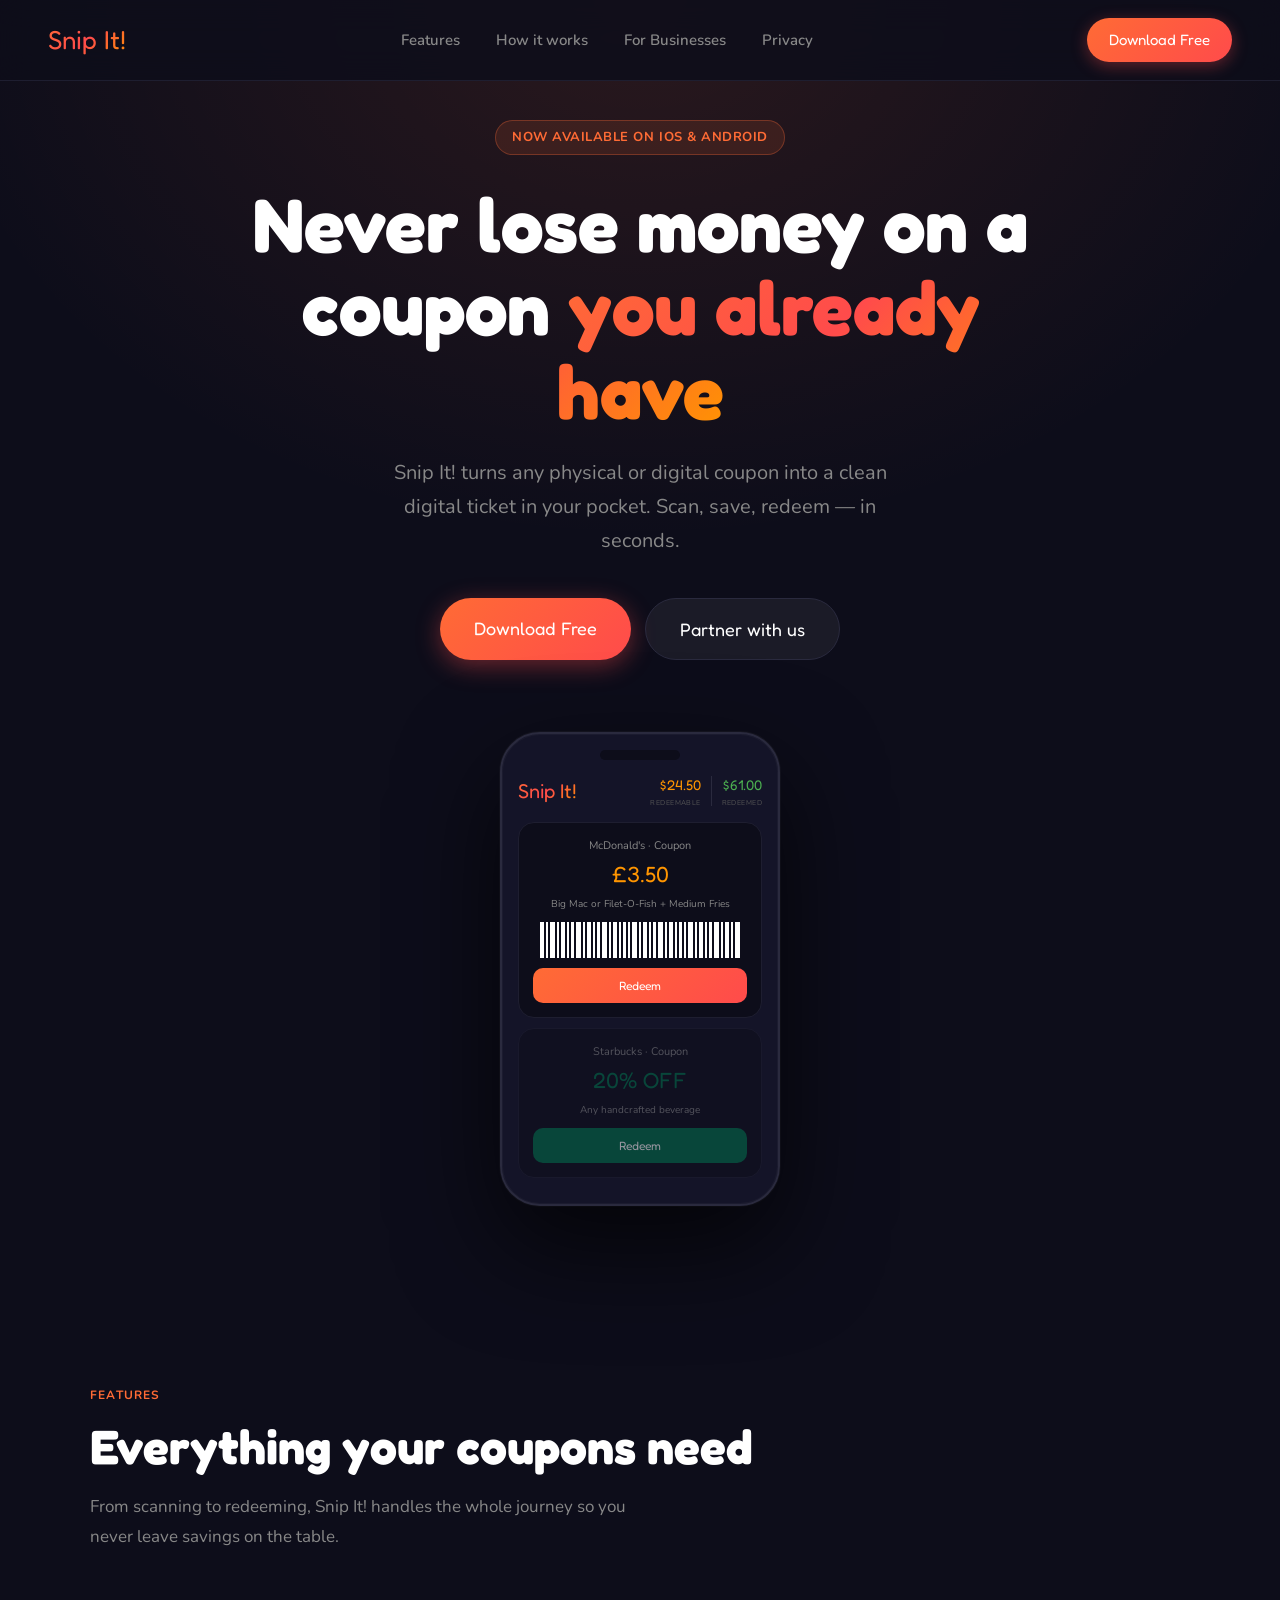
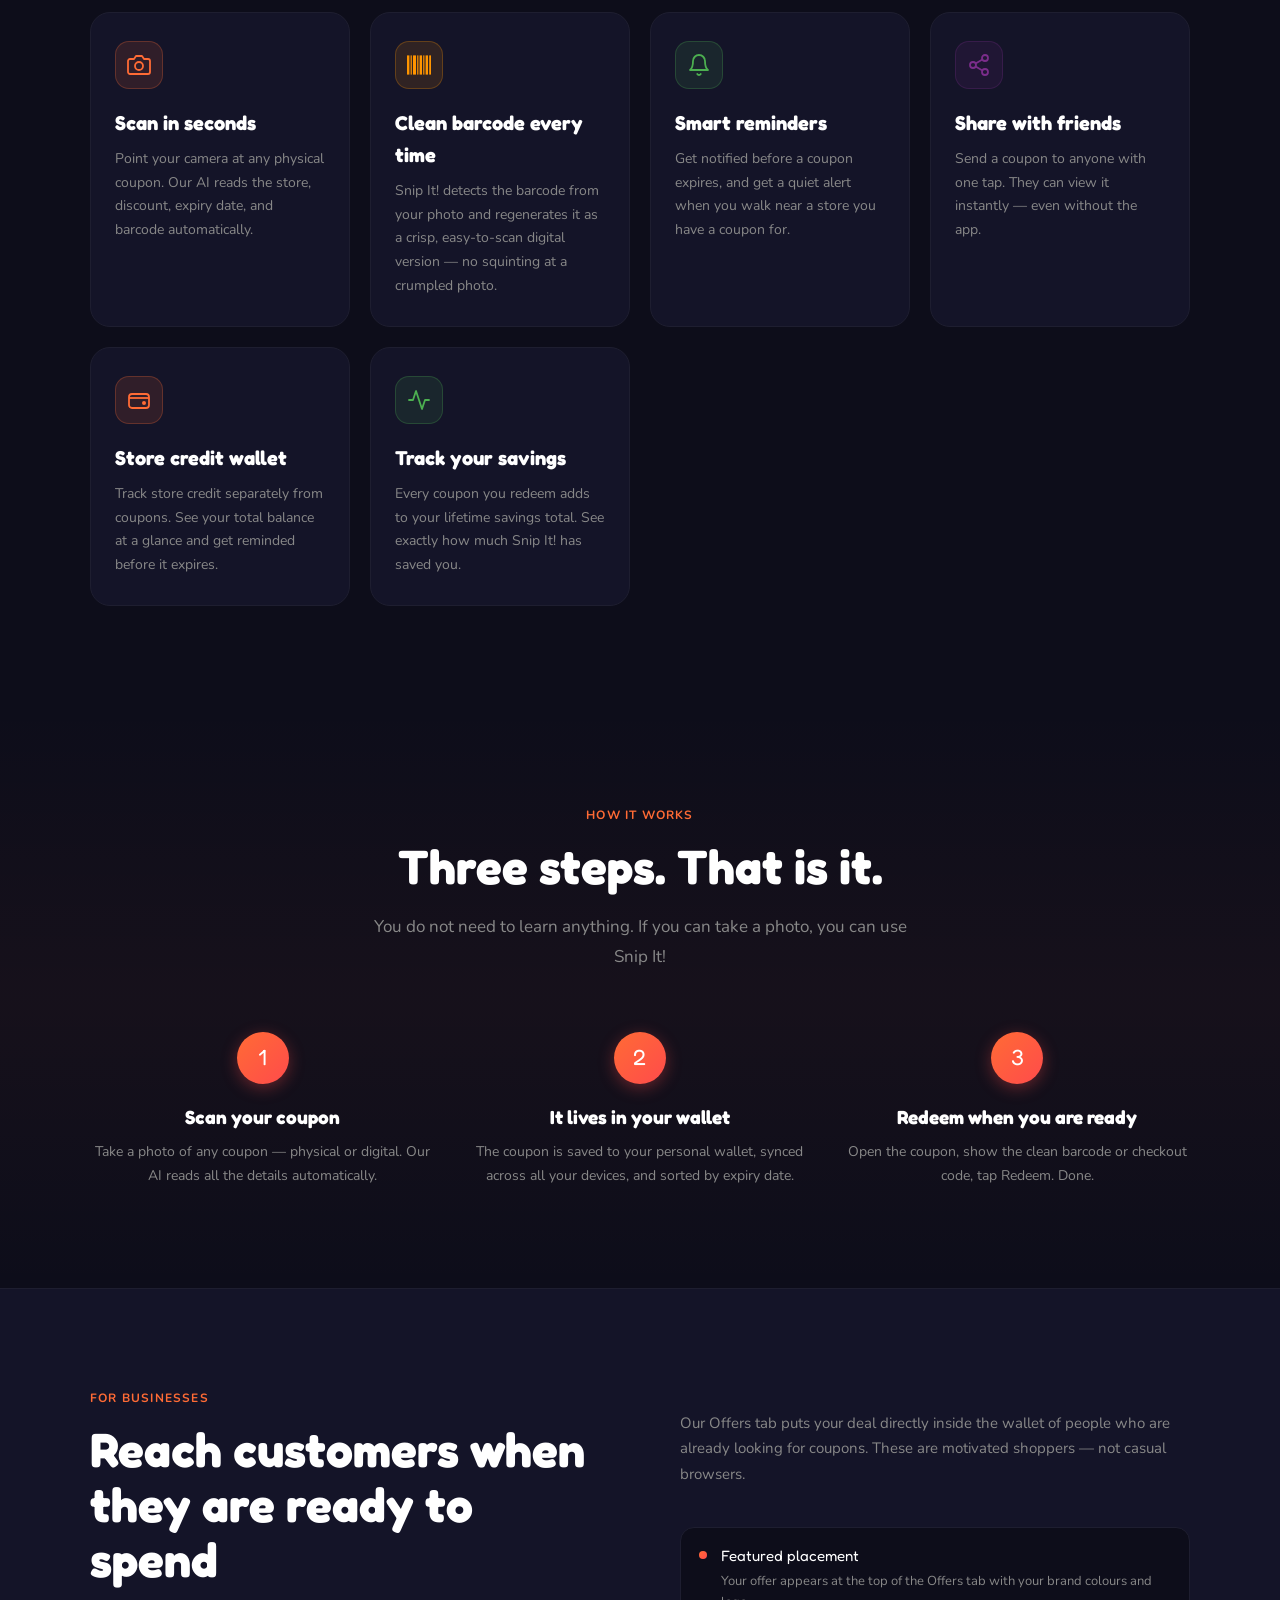
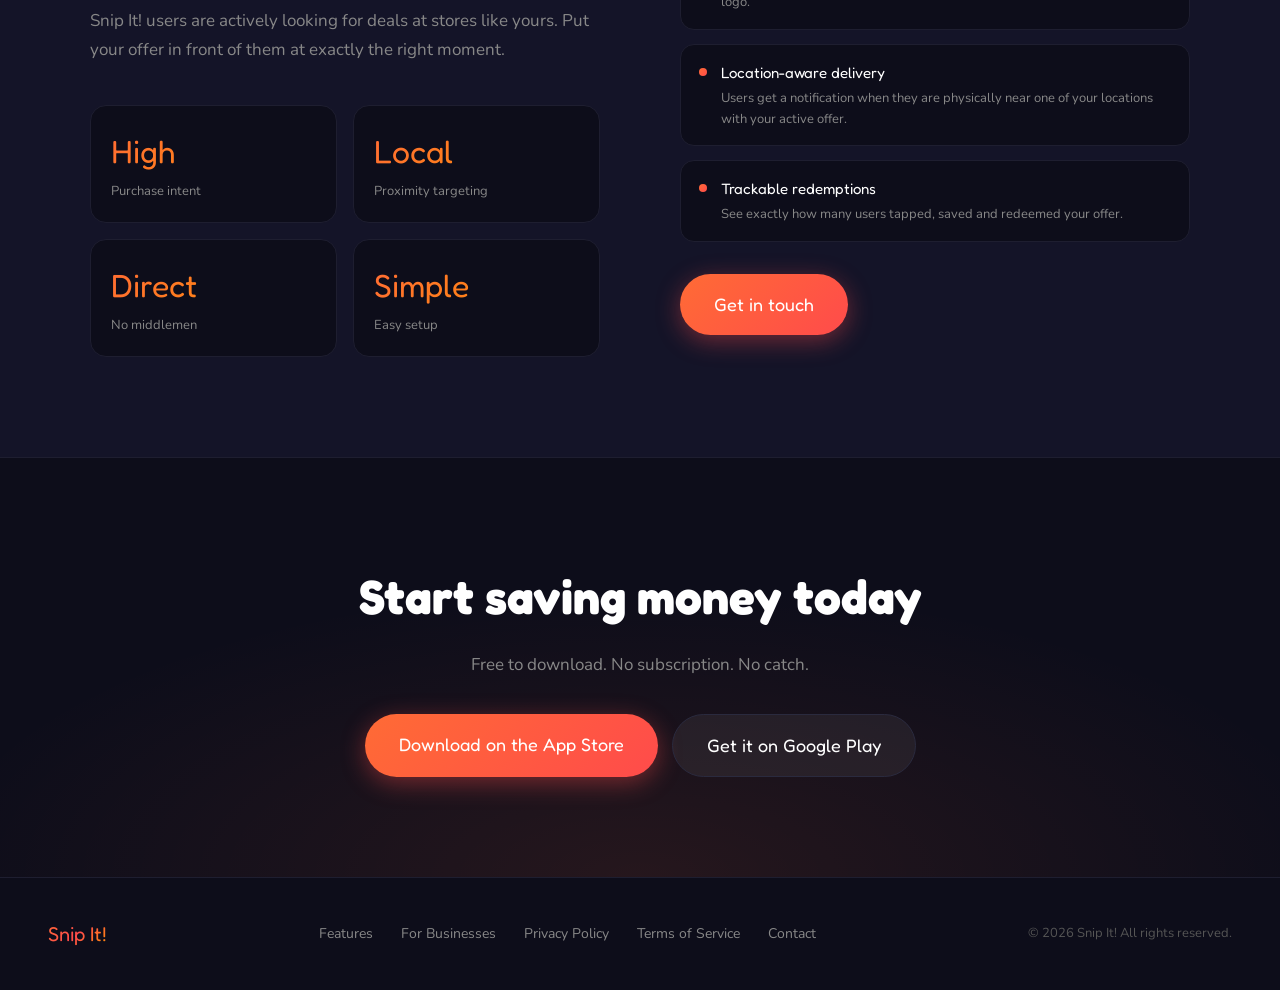
==== index.html @ 145db712 "Initial website — landing page, privacy policy, terms of service" ====
<!DOCTYPE html>
<html lang="en">
<head>
  <meta charset="UTF-8"/>
  <meta name="viewport" content="width=device-width, initial-scale=1.0"/>
  <title>Snip It! — Your Coupon Wallet</title>
  <meta name="description" content="Snip It! is the smartest way to store, manage and redeem your coupons. Scan any coupon in seconds and never miss a deal again."/>
  <link rel="preconnect" href="https://fonts.googleapis.com"/>
  <link href="https://fonts.googleapis.com/css2?family=Fredoka+One&family=Nunito:wght@400;600;700;800&display=swap" rel="stylesheet"/>
  <style>
    *, *::before, *::after { box-sizing: border-box; margin: 0; padding: 0; }
    :root {
      --orange: #FF6B35;
      --red: #FF4B4B;
      --amber: #FF9500;
      --purple: #7B2D8B;
      --green: #4CAF50;
      --bg: #0d0d1a;
      --card: #141428;
      --border: #1e1e30;
      --border2: #2a2a3e;
      --text: #ffffff;
      --muted: #888888;
      --faint: #555555;
    }
    html { scroll-behavior: smooth; }
    body {
      font-family: 'Nunito', sans-serif;
      background: var(--bg);
      color: var(--text);
      line-height: 1.6;
      overflow-x: hidden;
    }
    a { text-decoration: none; color: inherit; }

    /* ── Nav ── */
    nav {
      position: fixed; top: 0; left: 0; right: 0; z-index: 100;
      display: flex; align-items: center; justify-content: space-between;
      padding: 18px 48px;
      background: rgba(13,13,26,0.85);
      backdrop-filter: blur(16px);
      border-bottom: 1px solid var(--border);
    }
    .nav-logo {
      font-family: 'Fredoka One', cursive;
      font-size: 26px;
      background: linear-gradient(135deg, #FF6B35, #FF4B4B, #FF9500);
      -webkit-background-clip: text;
      -webkit-text-fill-color: transparent;
    }
    .nav-links { display: flex; align-items: center; gap: 36px; }
    .nav-links a { font-size: 15px; font-weight: 600; color: var(--muted); transition: color 0.2s; }
    .nav-links a:hover { color: var(--text); }
    .nav-cta {
      padding: 10px 22px;
      background: linear-gradient(135deg, var(--orange), var(--red));
      border-radius: 50px;
      font-family: 'Fredoka One', cursive;
      font-size: 15px;
      color: #fff;
      box-shadow: 0 4px 16px rgba(255,75,75,0.35);
      transition: transform 0.15s, box-shadow 0.15s;
    }
    .nav-cta:hover { transform: translateY(-1px); box-shadow: 0 6px 22px rgba(255,75,75,0.45); }

    /* ── Hero ── */
    .hero {
      min-height: 100vh;
      display: flex; flex-direction: column; align-items: center; justify-content: center;
      text-align: center;
      padding: 120px 24px 80px;
      background: radial-gradient(ellipse 80% 60% at 50% 0%, rgba(255,107,53,0.12) 0%, transparent 70%);
    }
    .hero-badge {
      display: inline-flex; align-items: center; gap: 8px;
      padding: 6px 16px;
      background: rgba(255,107,53,0.12);
      border: 1px solid rgba(255,107,53,0.3);
      border-radius: 50px;
      font-size: 13px; font-weight: 700;
      color: var(--orange);
      letter-spacing: 0.04em;
      text-transform: uppercase;
      margin-bottom: 28px;
    }
    .hero h1 {
      font-family: 'Fredoka One', cursive;
      font-size: clamp(40px, 7vw, 76px);
      line-height: 1.1;
      margin-bottom: 22px;
      max-width: 780px;
    }
    .hero h1 span {
      background: linear-gradient(135deg, #FF6B35, #FF4B4B, #FF9500);
      -webkit-background-clip: text;
      -webkit-text-fill-color: transparent;
    }
    .hero-sub {
      font-size: clamp(16px, 2vw, 20px);
      color: var(--muted);
      max-width: 540px;
      margin: 0 auto 40px;
      line-height: 1.7;
    }
    .hero-buttons { display: flex; gap: 14px; flex-wrap: wrap; justify-content: center; margin-bottom: 72px; }
    .btn-primary {
      padding: 16px 34px;
      background: linear-gradient(135deg, var(--orange), var(--red));
      border-radius: 50px;
      font-family: 'Fredoka One', cursive;
      font-size: 18px;
      color: #fff;
      box-shadow: 0 6px 24px rgba(255,75,75,0.4);
      transition: transform 0.15s, box-shadow 0.15s;
    }
    .btn-primary:hover { transform: translateY(-2px); box-shadow: 0 10px 30px rgba(255,75,75,0.5); }
    .btn-secondary {
      padding: 16px 34px;
      background: rgba(255,255,255,0.06);
      border: 1.5px solid var(--border2);
      border-radius: 50px;
      font-family: 'Fredoka One', cursive;
      font-size: 18px;
      color: var(--text);
      transition: background 0.2s;
    }
    .btn-secondary:hover { background: rgba(255,255,255,0.1); }

    /* ── Phone mockup ── */
    .phone-wrap {
      position: relative;
      display: inline-flex;
      justify-content: center;
    }
    .phone {
      width: 280px;
      background: var(--card);
      border-radius: 40px;
      border: 2px solid var(--border2);
      padding: 16px;
      box-shadow: 0 40px 100px rgba(0,0,0,0.7), 0 0 0 1px rgba(255,255,255,0.04), inset 0 0 0 1px rgba(255,255,255,0.03);
      position: relative;
    }
    .phone-notch {
      width: 80px; height: 10px;
      background: #0d0d1a;
      border-radius: 10px;
      margin: 0 auto 14px;
    }
    .phone-header {
      display: flex; justify-content: space-between; align-items: center;
      margin-bottom: 14px;
    }
    .phone-logo {
      font-family: 'Fredoka One', cursive;
      font-size: 20px;
      background: linear-gradient(135deg, #FF6B35, #FF4B4B, #FF9500);
      -webkit-background-clip: text;
      -webkit-text-fill-color: transparent;
    }
    .phone-stats { display: flex; gap: 8px; }
    .phone-stat { text-align: right; }
    .phone-stat-val { font-family: 'Fredoka One', cursive; font-size: 14px; }
    .phone-stat-label { font-size: 7px; color: var(--faint); text-transform: uppercase; letter-spacing: 0.06em; }
    .phone-coupon {
      background: #0d0d1a;
      border-radius: 16px;
      padding: 14px;
      margin-bottom: 10px;
      border: 1px solid var(--border);
    }
    .phone-coupon-store { font-size: 11px; color: var(--muted); margin-bottom: 2px; }
    .phone-coupon-val { font-family: 'Fredoka One', cursive; font-size: 22px; margin-bottom: 4px; }
    .phone-coupon-desc { font-size: 10px; color: var(--muted); margin-bottom: 10px; }
    .phone-coupon-btn {
      width: 100%; padding: 8px;
      border-radius: 10px;
      font-family: 'Fredoka One', cursive;
      font-size: 12px;
      color: #fff; border: none;
      text-align: center;
    }

    /* ── Section shared ── */
    section { padding: 100px 24px; }
    .container { max-width: 1100px; margin: 0 auto; }
    .section-label {
      font-size: 12px; font-weight: 700;
      letter-spacing: 0.1em; text-transform: uppercase;
      color: var(--orange);
      margin-bottom: 14px;
    }
    .section-title {
      font-family: 'Fredoka One', cursive;
      font-size: clamp(30px, 4vw, 48px);
      line-height: 1.15;
      margin-bottom: 18px;
    }
    .section-sub {
      font-size: 17px; color: var(--muted);
      max-width: 540px;
      line-height: 1.75;
    }

    /* ── Features ── */
    .features-grid {
      display: grid;
      grid-template-columns: repeat(auto-fit, minmax(240px, 1fr));
      gap: 20px;
      margin-top: 60px;
    }
    .feature-card {
      background: var(--card);
      border: 1px solid var(--border);
      border-radius: 20px;
      padding: 28px 24px;
      transition: border-color 0.2s, transform 0.2s;
    }
    .feature-card:hover { border-color: var(--border2); transform: translateY(-3px); }
    .feature-icon {
      width: 48px; height: 48px;
      border-radius: 14px;
      display: flex; align-items: center; justify-content: center;
      margin-bottom: 18px;
      font-size: 22px;
    }
    .feature-card h3 {
      font-family: 'Fredoka One', cursive;
      font-size: 20px;
      margin-bottom: 8px;
    }
    .feature-card p { font-size: 14px; color: var(--muted); line-height: 1.7; }

    /* ── How it works ── */
    .how-bg {
      background: linear-gradient(180deg, transparent 0%, rgba(255,107,53,0.04) 50%, transparent 100%);
    }
    .steps { display: grid; grid-template-columns: repeat(auto-fit, minmax(220px, 1fr)); gap: 32px; margin-top: 60px; }
    .step { text-align: center; }
    .step-num {
      width: 52px; height: 52px;
      border-radius: 50%;
      background: linear-gradient(135deg, var(--orange), var(--red));
      display: flex; align-items: center; justify-content: center;
      font-family: 'Fredoka One', cursive;
      font-size: 22px;
      margin: 0 auto 18px;
      box-shadow: 0 4px 16px rgba(255,75,75,0.35);
    }
    .step h3 { font-family: 'Fredoka One', cursive; font-size: 19px; margin-bottom: 8px; }
    .step p { font-size: 14px; color: var(--muted); line-height: 1.7; }

    /* ── Advertise ── */
    .advertise-bg { background: var(--card); border-top: 1px solid var(--border); border-bottom: 1px solid var(--border); }
    .advertise-inner {
      display: grid;
      grid-template-columns: 1fr 1fr;
      gap: 80px;
      align-items: center;
    }
    .advertise-stats {
      display: grid;
      grid-template-columns: 1fr 1fr;
      gap: 16px;
      margin-top: 40px;
    }
    .stat-box {
      background: var(--bg);
      border: 1px solid var(--border);
      border-radius: 16px;
      padding: 20px;
    }
    .stat-box-val {
      font-family: 'Fredoka One', cursive;
      font-size: 32px;
      background: linear-gradient(135deg, var(--orange), var(--amber));
      -webkit-background-clip: text;
      -webkit-text-fill-color: transparent;
      margin-bottom: 4px;
    }
    .stat-box-label { font-size: 13px; color: var(--muted); }
    .advertise-perks { margin-top: 40px; display: flex; flex-direction: column; gap: 14px; }
    .perk {
      display: flex; align-items: flex-start; gap: 14px;
      background: var(--bg);
      border: 1px solid var(--border);
      border-radius: 14px;
      padding: 16px 18px;
    }
    .perk-dot {
      width: 8px; height: 8px; border-radius: 50%;
      background: linear-gradient(135deg, var(--orange), var(--red));
      flex-shrink: 0; margin-top: 7px;
    }
    .perk-title { font-family: 'Fredoka One', cursive; font-size: 15px; margin-bottom: 3px; }
    .perk-desc { font-size: 13px; color: var(--muted); line-height: 1.6; }

    /* ── CTA banner ── */
    .cta-banner {
      text-align: center;
      padding: 100px 24px;
      background: radial-gradient(ellipse 80% 100% at 50% 100%, rgba(255,107,53,0.1) 0%, transparent 70%);
    }
    .cta-banner h2 {
      font-family: 'Fredoka One', cursive;
      font-size: clamp(28px, 4vw, 48px);
      margin-bottom: 16px;
    }
    .cta-banner p { font-size: 17px; color: var(--muted); margin-bottom: 36px; }

    /* ── Footer ── */
    footer {
      border-top: 1px solid var(--border);
      padding: 40px 48px;
      display: flex; align-items: center; justify-content: space-between;
      flex-wrap: wrap; gap: 16px;
    }
    .footer-logo {
      font-family: 'Fredoka One', cursive;
      font-size: 20px;
      background: linear-gradient(135deg, #FF6B35, #FF4B4B, #FF9500);
      -webkit-background-clip: text;
      -webkit-text-fill-color: transparent;
    }
    .footer-links { display: flex; gap: 28px; flex-wrap: wrap; }
    .footer-links a { font-size: 14px; color: var(--muted); transition: color 0.2s; }
    .footer-links a:hover { color: var(--text); }
    .footer-copy { font-size: 13px; color: var(--faint); }

    /* ── Mobile ── */
    @media (max-width: 768px) {
      nav { padding: 16px 20px; }
      .nav-links { display: none; }
      .advertise-inner { grid-template-columns: 1fr; gap: 48px; }
      footer { flex-direction: column; align-items: flex-start; padding: 32px 20px; }
    }
  </style>
</head>
<body>

  <!-- Nav -->
  <nav>
    <div class="nav-logo">Snip It!</div>
    <div class="nav-links">
      <a href="#features">Features</a>
      <a href="#how-it-works">How it works</a>
      <a href="#advertise">For Businesses</a>
      <a href="privacy.html">Privacy</a>
    </div>
    <a href="#download" class="nav-cta">Download Free</a>
  </nav>

  <!-- Hero -->
  <section class="hero">
    <div class="hero-badge">Now available on iOS &amp; Android</div>
    <h1>Never lose money on a coupon <span>you already have</span></h1>
    <p class="hero-sub">Snip It! turns any physical or digital coupon into a clean digital ticket in your pocket. Scan, save, redeem — in seconds.</p>
    <div class="hero-buttons">
      <a href="#download" class="btn-primary">Download Free</a>
      <a href="#advertise" class="btn-secondary">Partner with us</a>
    </div>

    <!-- Phone mockup -->
    <div class="phone-wrap">
      <div class="phone">
        <div class="phone-notch"></div>
        <div class="phone-header">
          <div class="phone-logo">Snip It!</div>
          <div class="phone-stats">
            <div class="phone-stat">
              <div class="phone-stat-val" style="color:#FF9500;">$24.50</div>
              <div class="phone-stat-label">Redeemable</div>
            </div>
            <div style="width:1px;background:#2a2a3e;margin:2px 2px;"></div>
            <div class="phone-stat">
              <div class="phone-stat-val" style="color:#4CAF50;">$61.00</div>
              <div class="phone-stat-label">Redeemed</div>
            </div>
          </div>
        </div>
        <div class="phone-coupon">
          <div class="phone-coupon-store">McDonald's · Coupon</div>
          <div class="phone-coupon-val" style="color:#FF9500;">£3.50</div>
          <div class="phone-coupon-desc">Big Mac or Filet-O-Fish + Medium Fries</div>
          <svg width="100%" height="36" viewBox="0 0 200 36" style="display:block;margin-bottom:10px;">
            <rect x="0" y="0" width="4" height="36" fill="#fff"/>
            <rect x="6" y="0" width="2" height="36" fill="#fff"/>
            <rect x="10" y="0" width="5" height="36" fill="#fff"/>
            <rect x="17" y="0" width="2" height="36" fill="#fff"/>
            <rect x="21" y="0" width="4" height="36" fill="#fff"/>
            <rect x="27" y="0" width="2" height="36" fill="#fff"/>
            <rect x="31" y="0" width="3" height="36" fill="#fff"/>
            <rect x="36" y="0" width="5" height="36" fill="#fff"/>
            <rect x="43" y="0" width="2" height="36" fill="#fff"/>
            <rect x="47" y="0" width="4" height="36" fill="#fff"/>
            <rect x="53" y="0" width="2" height="36" fill="#fff"/>
            <rect x="57" y="0" width="3" height="36" fill="#fff"/>
            <rect x="62" y="0" width="5" height="36" fill="#fff"/>
            <rect x="69" y="0" width="2" height="36" fill="#fff"/>
            <rect x="73" y="0" width="4" height="36" fill="#fff"/>
            <rect x="79" y="0" width="2" height="36" fill="#fff"/>
            <rect x="83" y="0" width="3" height="36" fill="#fff"/>
            <rect x="88" y="0" width="2" height="36" fill="#fff"/>
            <rect x="92" y="0" width="5" height="36" fill="#fff"/>
            <rect x="99" y="0" width="2" height="36" fill="#fff"/>
            <rect x="103" y="0" width="4" height="36" fill="#fff"/>
            <rect x="109" y="0" width="2" height="36" fill="#fff"/>
            <rect x="113" y="0" width="3" height="36" fill="#fff"/>
            <rect x="118" y="0" width="5" height="36" fill="#fff"/>
            <rect x="125" y="0" width="2" height="36" fill="#fff"/>
            <rect x="129" y="0" width="4" height="36" fill="#fff"/>
            <rect x="135" y="0" width="2" height="36" fill="#fff"/>
            <rect x="139" y="0" width="3" height="36" fill="#fff"/>
            <rect x="144" y="0" width="2" height="36" fill="#fff"/>
            <rect x="148" y="0" width="5" height="36" fill="#fff"/>
            <rect x="155" y="0" width="2" height="36" fill="#fff"/>
            <rect x="159" y="0" width="4" height="36" fill="#fff"/>
            <rect x="165" y="0" width="2" height="36" fill="#fff"/>
            <rect x="169" y="0" width="3" height="36" fill="#fff"/>
            <rect x="174" y="0" width="5" height="36" fill="#fff"/>
            <rect x="181" y="0" width="2" height="36" fill="#fff"/>
            <rect x="185" y="0" width="4" height="36" fill="#fff"/>
            <rect x="191" y="0" width="2" height="36" fill="#fff"/>
            <rect x="195" y="0" width="5" height="36" fill="#fff"/>
          </svg>
          <div class="phone-coupon-btn" style="background:linear-gradient(135deg,#FF6B35,#FF4B4B);">Redeem</div>
        </div>
        <div class="phone-coupon" style="opacity:0.55;">
          <div class="phone-coupon-store">Starbucks · Coupon</div>
          <div class="phone-coupon-val" style="color:#00704A;">20% OFF</div>
          <div class="phone-coupon-desc">Any handcrafted beverage</div>
          <div class="phone-coupon-btn" style="background:#00704A;">Redeem</div>
        </div>
      </div>
    </div>
  </section>

  <!-- Features -->
  <section id="features">
    <div class="container">
      <div class="section-label">Features</div>
      <h2 class="section-title">Everything your coupons need</h2>
      <p class="section-sub">From scanning to redeeming, Snip It! handles the whole journey so you never leave savings on the table.</p>
      <div class="features-grid">
        <div class="feature-card">
          <div class="feature-icon" style="background:rgba(255,107,53,0.12);border:1px solid rgba(255,107,53,0.25);">
            <svg width="24" height="24" viewBox="0 0 24 24" fill="none"><path d="M23 19a2 2 0 0 1-2 2H3a2 2 0 0 1-2-2V8a2 2 0 0 1 2-2h4l2-3h6l2 3h4a2 2 0 0 1 2 2z" stroke="#FF6B35" stroke-width="1.8" stroke-linecap="round" stroke-linejoin="round" fill="none"/><circle cx="12" cy="13" r="4" stroke="#FF6B35" stroke-width="1.8" fill="none"/></svg>
          </div>
          <h3>Scan in seconds</h3>
          <p>Point your camera at any physical coupon. Our AI reads the store, discount, expiry date, and barcode automatically.</p>
        </div>
        <div class="feature-card">
          <div class="feature-icon" style="background:rgba(255,149,0,0.12);border:1px solid rgba(255,149,0,0.25);">
            <svg width="24" height="24" viewBox="0 0 20 16" fill="none" style="width:24px;height:20px;"><rect x="0" y="0" width="2" height="16" fill="#FF9500"/><rect x="3" y="0" width="1" height="16" fill="#FF9500"/><rect x="5" y="0" width="2.5" height="16" fill="#FF9500"/><rect x="8.5" y="0" width="1" height="16" fill="#FF9500"/><rect x="10.5" y="0" width="2" height="16" fill="#FF9500"/><rect x="13.5" y="0" width="1" height="16" fill="#FF9500"/><rect x="15.5" y="0" width="2" height="16" fill="#FF9500"/><rect x="18.5" y="0" width="1.5" height="16" fill="#FF9500"/></svg>
          </div>
          <h3>Clean barcode every time</h3>
          <p>Snip It! detects the barcode from your photo and regenerates it as a crisp, easy-to-scan digital version — no squinting at a crumpled photo.</p>
        </div>
        <div class="feature-card">
          <div class="feature-icon" style="background:rgba(76,175,80,0.12);border:1px solid rgba(76,175,80,0.25);">
            <svg width="24" height="24" viewBox="0 0 24 24" fill="none"><path d="M18 8A6 6 0 0 0 6 8c0 7-3 9-3 9h18s-3-2-3-9" stroke="#4CAF50" stroke-width="1.8" stroke-linecap="round" stroke-linejoin="round"/><path d="M13.73 21a2 2 0 0 1-3.46 0" stroke="#4CAF50" stroke-width="1.8" stroke-linecap="round" stroke-linejoin="round"/></svg>
          </div>
          <h3>Smart reminders</h3>
          <p>Get notified before a coupon expires, and get a quiet alert when you walk near a store you have a coupon for.</p>
        </div>
        <div class="feature-card">
          <div class="feature-icon" style="background:rgba(123,45,139,0.12);border:1px solid rgba(123,45,139,0.25);">
            <svg width="24" height="24" viewBox="0 0 24 24" fill="none"><circle cx="18" cy="5" r="3" stroke="#7B2D8B" stroke-width="1.8" fill="none"/><circle cx="6" cy="12" r="3" stroke="#7B2D8B" stroke-width="1.8" fill="none"/><circle cx="18" cy="19" r="3" stroke="#7B2D8B" stroke-width="1.8" fill="none"/><line x1="8.59" y1="13.51" x2="15.42" y2="17.49" stroke="#7B2D8B" stroke-width="1.8"/><line x1="15.41" y1="6.51" x2="8.59" y2="10.49" stroke="#7B2D8B" stroke-width="1.8"/></svg>
          </div>
          <h3>Share with friends</h3>
          <p>Send a coupon to anyone with one tap. They can view it instantly — even without the app.</p>
        </div>
        <div class="feature-card">
          <div class="feature-icon" style="background:rgba(255,107,53,0.12);border:1px solid rgba(255,107,53,0.25);">
            <svg width="24" height="24" viewBox="0 0 24 24" fill="none"><rect x="2" y="6" width="20" height="14" rx="3" stroke="#FF6B35" stroke-width="1.8" fill="none"/><path d="M2 10 L22 10" stroke="#FF6B35" stroke-width="1.8"/><circle cx="17" cy="15" r="2" fill="#FF6B35"/></svg>
          </div>
          <h3>Store credit wallet</h3>
          <p>Track store credit separately from coupons. See your total balance at a glance and get reminded before it expires.</p>
        </div>
        <div class="feature-card">
          <div class="feature-icon" style="background:rgba(76,175,80,0.12);border:1px solid rgba(76,175,80,0.25);">
            <svg width="24" height="24" viewBox="0 0 24 24" fill="none"><polyline points="22,12 18,12 15,21 9,3 6,12 2,12" stroke="#4CAF50" stroke-width="1.8" stroke-linecap="round" stroke-linejoin="round"/></svg>
          </div>
          <h3>Track your savings</h3>
          <p>Every coupon you redeem adds to your lifetime savings total. See exactly how much Snip It! has saved you.</p>
        </div>
      </div>
    </div>
  </section>

  <!-- How it works -->
  <section id="how-it-works" class="how-bg">
    <div class="container" style="text-align:center;">
      <div class="section-label" style="text-align:center;">How it works</div>
      <h2 class="section-title">Three steps. That is it.</h2>
      <p class="section-sub" style="margin:0 auto;">You do not need to learn anything. If you can take a photo, you can use Snip It!</p>
      <div class="steps">
        <div class="step">
          <div class="step-num">1</div>
          <h3>Scan your coupon</h3>
          <p>Take a photo of any coupon — physical or digital. Our AI reads all the details automatically.</p>
        </div>
        <div class="step">
          <div class="step-num">2</div>
          <h3>It lives in your wallet</h3>
          <p>The coupon is saved to your personal wallet, synced across all your devices, and sorted by expiry date.</p>
        </div>
        <div class="step">
          <div class="step-num">3</div>
          <h3>Redeem when you are ready</h3>
          <p>Open the coupon, show the clean barcode or checkout code, tap Redeem. Done.</p>
        </div>
      </div>
    </div>
  </section>

  <!-- Advertise -->
  <section id="advertise" class="advertise-bg">
    <div class="container">
      <div class="advertise-inner">
        <div>
          <div class="section-label">For Businesses</div>
          <h2 class="section-title">Reach customers when they are ready to spend</h2>
          <p class="section-sub">Snip It! users are actively looking for deals at stores like yours. Put your offer in front of them at exactly the right moment.</p>
          <div class="advertise-stats">
            <div class="stat-box">
              <div class="stat-box-val">High</div>
              <div class="stat-box-label">Purchase intent</div>
            </div>
            <div class="stat-box">
              <div class="stat-box-val">Local</div>
              <div class="stat-box-label">Proximity targeting</div>
            </div>
            <div class="stat-box">
              <div class="stat-box-val">Direct</div>
              <div class="stat-box-label">No middlemen</div>
            </div>
            <div class="stat-box">
              <div class="stat-box-val">Simple</div>
              <div class="stat-box-label">Easy setup</div>
            </div>
          </div>
        </div>
        <div>
          <p style="font-size:15px;color:var(--muted);margin-bottom:24px;line-height:1.7;">Our Offers tab puts your deal directly inside the wallet of people who are already looking for coupons. These are motivated shoppers — not casual browsers.</p>
          <div class="advertise-perks">
            <div class="perk">
              <div class="perk-dot"></div>
              <div>
                <div class="perk-title">Featured placement</div>
                <div class="perk-desc">Your offer appears at the top of the Offers tab with your brand colours and logo.</div>
              </div>
            </div>
            <div class="perk">
              <div class="perk-dot"></div>
              <div>
                <div class="perk-title">Location-aware delivery</div>
                <div class="perk-desc">Users get a notification when they are physically near one of your locations with your active offer.</div>
              </div>
            </div>
            <div class="perk">
              <div class="perk-dot"></div>
              <div>
                <div class="perk-title">Trackable redemptions</div>
                <div class="perk-desc">See exactly how many users tapped, saved and redeemed your offer.</div>
              </div>
            </div>
          </div>
          <a href="mailto:hello@snipit.app" class="btn-primary" style="display:inline-block;margin-top:32px;">Get in touch</a>
        </div>
      </div>
    </div>
  </section>

  <!-- Download CTA -->
  <section id="download" class="cta-banner">
    <div class="container">
      <h2>Start saving money today</h2>
      <p>Free to download. No subscription. No catch.</p>
      <div style="display:flex;gap:14px;justify-content:center;flex-wrap:wrap;">
        <a href="#" class="btn-primary">Download on the App Store</a>
        <a href="#" class="btn-secondary">Get it on Google Play</a>
      </div>
    </div>
  </section>

  <!-- Footer -->
  <footer>
    <div class="footer-logo">Snip It!</div>
    <div class="footer-links">
      <a href="#features">Features</a>
      <a href="#advertise">For Businesses</a>
      <a href="privacy.html">Privacy Policy</a>
      <a href="terms.html">Terms of Service</a>
      <a href="mailto:hello@snipit.app">Contact</a>
    </div>
    <div class="footer-copy">&copy; 2026 Snip It! All rights reserved.</div>
  </footer>

</body>
</html>
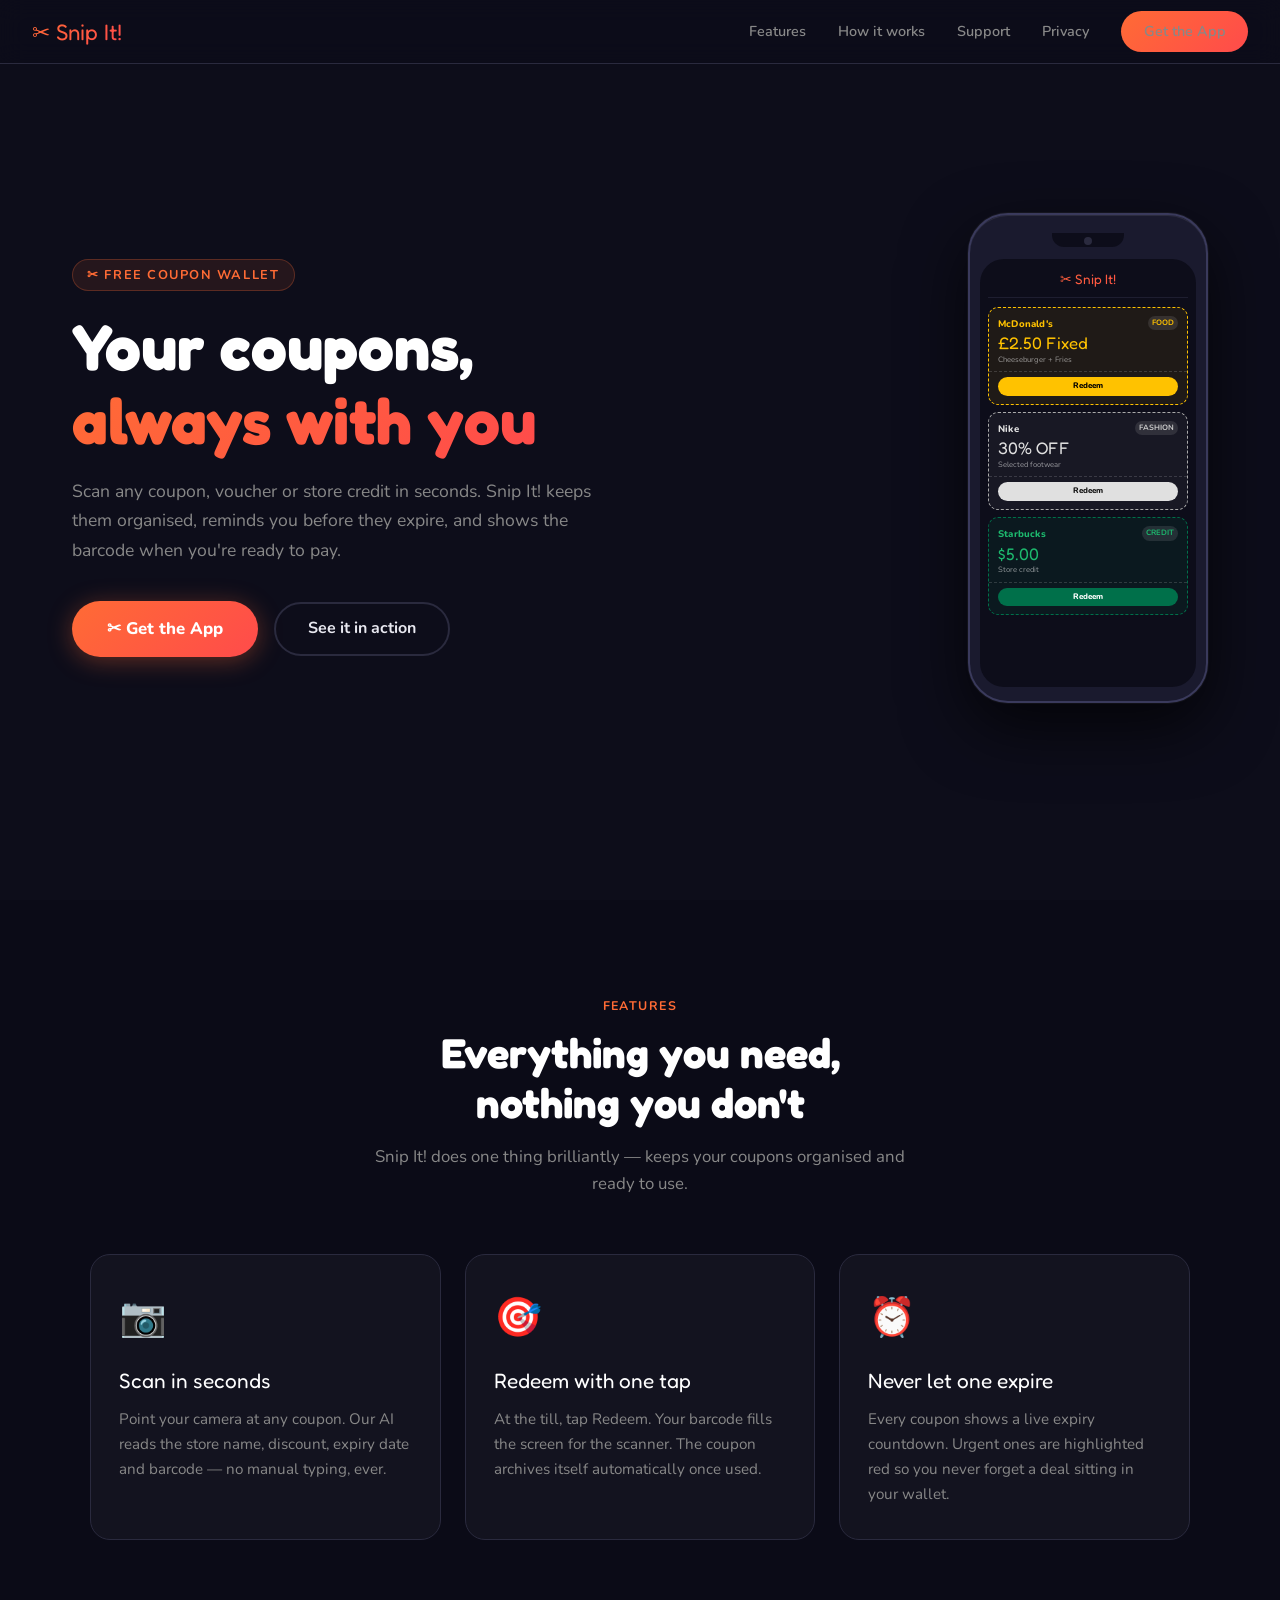
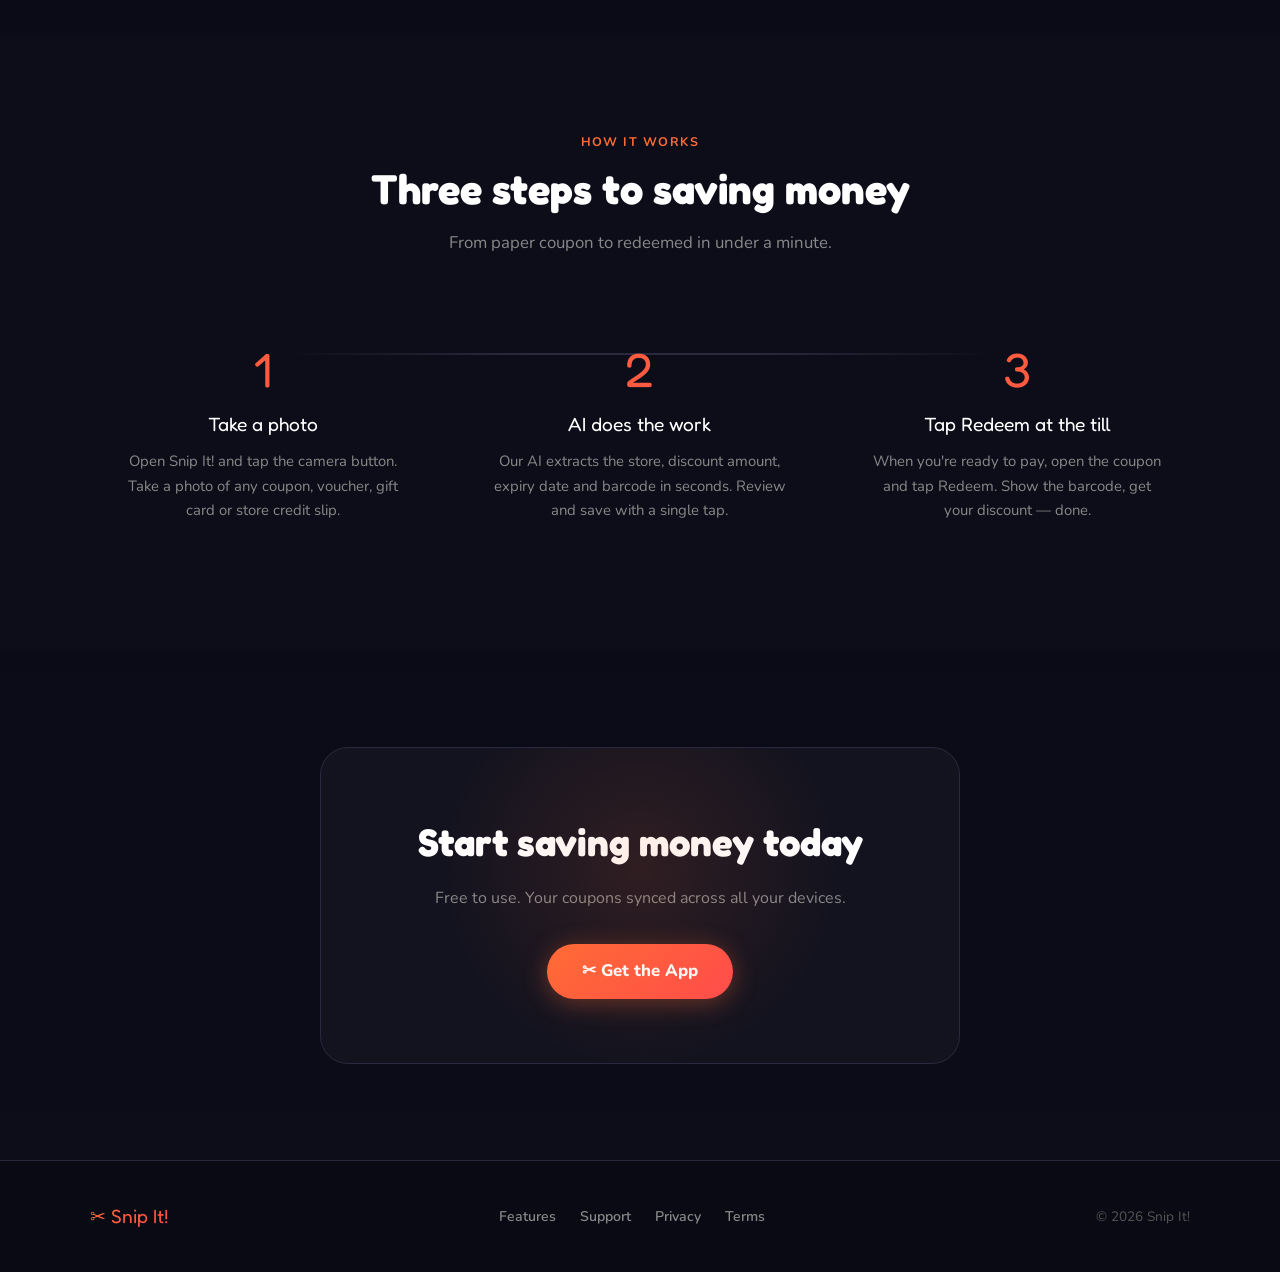
==== commit abff924d: "Rebuild website with dark theme, support page, privacy & terms Co-Authored-By: Claude Sonnet 4.6 <no" ====
--- a/index.html
+++ b/index.html
@@ -9,594 +9,746 @@
   <link href="https://fonts.googleapis.com/css2?family=Fredoka+One&family=Nunito:wght@400;600;700;800&display=swap" rel="stylesheet"/>
   <style>
     *, *::before, *::after { box-sizing: border-box; margin: 0; padding: 0; }
+
     :root {
+      --bg: #0d0d1a;
+      --card-bg: #13131f;
+      --border: #2a2a3e;
+      --grad: linear-gradient(135deg, #FF6B35, #FF4B4B);
       --orange: #FF6B35;
       --red: #FF4B4B;
-      --amber: #FF9500;
-      --purple: #7B2D8B;
-      --green: #4CAF50;
-      --bg: #0d0d1a;
-      --card: #141428;
-      --border: #1e1e30;
-      --border2: #2a2a3e;
-      --text: #ffffff;
-      --muted: #888888;
-      --faint: #555555;
-    }
+      --muted: #888;
+      --text: #e8e8f0;
+      --heading-font: 'Fredoka One', cursive;
+      --body-font: 'Nunito', sans-serif;
+    }
+
     html { scroll-behavior: smooth; }
+
     body {
-      font-family: 'Nunito', sans-serif;
       background: var(--bg);
       color: var(--text);
+      font-family: var(--body-font);
       line-height: 1.6;
       overflow-x: hidden;
     }
-    a { text-decoration: none; color: inherit; }
-
-    /* ── Nav ── */
+
+    /* ── NAV ── */
     nav {
-      position: fixed; top: 0; left: 0; right: 0; z-index: 100;
-      display: flex; align-items: center; justify-content: space-between;
-      padding: 18px 48px;
-      background: rgba(13,13,26,0.85);
-      backdrop-filter: blur(16px);
+      position: fixed;
+      top: 0; left: 0; right: 0;
+      z-index: 100;
+      display: flex;
+      align-items: center;
+      justify-content: space-between;
+      padding: 0 2rem;
+      height: 64px;
+      background: rgba(13,13,26,0.92);
+      backdrop-filter: blur(12px);
       border-bottom: 1px solid var(--border);
     }
+
     .nav-logo {
-      font-family: 'Fredoka One', cursive;
-      font-size: 26px;
-      background: linear-gradient(135deg, #FF6B35, #FF4B4B, #FF9500);
+      font-family: var(--heading-font);
+      font-size: 1.4rem;
+      background: var(--grad);
       -webkit-background-clip: text;
       -webkit-text-fill-color: transparent;
-    }
-    .nav-links { display: flex; align-items: center; gap: 36px; }
-    .nav-links a { font-size: 15px; font-weight: 600; color: var(--muted); transition: color 0.2s; }
+      background-clip: text;
+      text-decoration: none;
+      white-space: nowrap;
+    }
+
+    .nav-links {
+      display: flex;
+      gap: 2rem;
+      list-style: none;
+      align-items: center;
+    }
+
+    .nav-links a {
+      color: var(--muted);
+      text-decoration: none;
+      font-weight: 600;
+      font-size: 0.9rem;
+      transition: color 0.2s;
+    }
+
     .nav-links a:hover { color: var(--text); }
-    .nav-cta {
-      padding: 10px 22px;
-      background: linear-gradient(135deg, var(--orange), var(--red));
-      border-radius: 50px;
-      font-family: 'Fredoka One', cursive;
-      font-size: 15px;
+
+    .btn-primary {
+      display: inline-block;
+      padding: 0.55rem 1.4rem;
+      background: var(--grad);
       color: #fff;
-      box-shadow: 0 4px 16px rgba(255,75,75,0.35);
-      transition: transform 0.15s, box-shadow 0.15s;
-    }
-    .nav-cta:hover { transform: translateY(-1px); box-shadow: 0 6px 22px rgba(255,75,75,0.45); }
-
-    /* ── Hero ── */
-    .hero {
+      font-family: var(--body-font);
+      font-weight: 700;
+      font-size: 0.9rem;
+      border-radius: 999px;
+      text-decoration: none;
+      transition: opacity 0.2s, transform 0.2s;
+      border: none;
+      cursor: pointer;
+    }
+
+    .btn-primary:hover { opacity: 0.88; transform: translateY(-1px); }
+
+    .btn-outline {
+      display: inline-block;
+      padding: 0.75rem 2rem;
+      background: transparent;
+      color: var(--text);
+      font-family: var(--body-font);
+      font-weight: 700;
+      font-size: 1rem;
+      border-radius: 999px;
+      text-decoration: none;
+      border: 2px solid var(--border);
+      transition: border-color 0.2s, color 0.2s;
+    }
+
+    .btn-outline:hover { border-color: var(--orange); color: var(--orange); }
+
+    .btn-hero-primary {
+      display: inline-block;
+      padding: 0.9rem 2.2rem;
+      background: var(--grad);
+      color: #fff;
+      font-family: var(--body-font);
+      font-weight: 800;
+      font-size: 1.05rem;
+      border-radius: 999px;
+      text-decoration: none;
+      transition: opacity 0.2s, transform 0.2s;
+      box-shadow: 0 4px 24px rgba(255,107,53,0.35);
+    }
+
+    .btn-hero-primary:hover { opacity: 0.88; transform: translateY(-2px); }
+
+    /* ── HERO ── */
+    #hero {
       min-height: 100vh;
-      display: flex; flex-direction: column; align-items: center; justify-content: center;
-      text-align: center;
-      padding: 120px 24px 80px;
-      background: radial-gradient(ellipse 80% 60% at 50% 0%, rgba(255,107,53,0.12) 0%, transparent 70%);
-    }
-    .hero-badge {
-      display: inline-flex; align-items: center; gap: 8px;
-      padding: 6px 16px;
-      background: rgba(255,107,53,0.12);
-      border: 1px solid rgba(255,107,53,0.3);
-      border-radius: 50px;
-      font-size: 13px; font-weight: 700;
+      display: flex;
+      align-items: center;
+      padding: 80px 2rem 4rem;
+      max-width: 1200px;
+      margin: 0 auto;
+      gap: 4rem;
+    }
+
+    .hero-text {
+      flex: 1;
+      min-width: 0;
+    }
+
+    .hero-eyebrow {
+      display: inline-block;
+      font-size: 0.8rem;
+      font-weight: 700;
+      letter-spacing: 0.12em;
+      text-transform: uppercase;
       color: var(--orange);
-      letter-spacing: 0.04em;
-      text-transform: uppercase;
-      margin-bottom: 28px;
-    }
-    .hero h1 {
-      font-family: 'Fredoka One', cursive;
-      font-size: clamp(40px, 7vw, 76px);
-      line-height: 1.1;
-      margin-bottom: 22px;
-      max-width: 780px;
-    }
-    .hero h1 span {
-      background: linear-gradient(135deg, #FF6B35, #FF4B4B, #FF9500);
+      background: rgba(255,107,53,0.1);
+      border: 1px solid rgba(255,107,53,0.25);
+      border-radius: 999px;
+      padding: 0.3rem 0.9rem;
+      margin-bottom: 1.2rem;
+    }
+
+    .hero-headline {
+      font-family: var(--heading-font);
+      font-size: clamp(2.4rem, 6vw, 4rem);
+      line-height: 1.15;
+      margin-bottom: 1.2rem;
+      color: #fff;
+    }
+
+    .hero-headline span {
+      background: var(--grad);
       -webkit-background-clip: text;
       -webkit-text-fill-color: transparent;
-    }
+      background-clip: text;
+    }
+
     .hero-sub {
-      font-size: clamp(16px, 2vw, 20px);
+      font-size: 1.1rem;
+      color: var(--muted);
+      max-width: 520px;
+      margin-bottom: 2.2rem;
+      line-height: 1.7;
+    }
+
+    .hero-buttons {
+      display: flex;
+      gap: 1rem;
+      flex-wrap: wrap;
+      align-items: center;
+    }
+
+    /* ── PHONE MOCKUP ── */
+    .hero-phone {
+      flex: 0 0 auto;
+      display: flex;
+      align-items: center;
+      justify-content: center;
+    }
+
+    .phone-frame {
+      width: 240px;
+      height: 490px;
+      background: #1a1a2e;
+      border-radius: 40px;
+      border: 2px solid #3a3a5c;
+      box-shadow:
+        0 0 0 1px rgba(255,255,255,0.04),
+        0 24px 64px rgba(0,0,0,0.7),
+        inset 0 1px 0 rgba(255,255,255,0.08);
+      position: relative;
+      overflow: hidden;
+      padding: 18px 10px 14px;
+      display: flex;
+      flex-direction: column;
+      gap: 0;
+    }
+
+    .phone-notch {
+      width: 72px;
+      height: 14px;
+      background: #0d0d1a;
+      border-radius: 0 0 12px 12px;
+      margin: 0 auto 12px;
+      position: relative;
+      flex-shrink: 0;
+    }
+
+    .phone-notch::before {
+      content: '';
+      position: absolute;
+      top: 4px; left: 50%; transform: translateX(-50%);
+      width: 8px; height: 8px;
+      background: #2a2a3e;
+      border-radius: 50%;
+    }
+
+    .phone-screen {
+      flex: 1;
+      background: #0d0d1a;
+      border-radius: 24px;
+      overflow: hidden;
+      display: flex;
+      flex-direction: column;
+      padding: 10px 8px;
+      gap: 7px;
+    }
+
+    .phone-app-header {
+      text-align: center;
+      padding-bottom: 6px;
+      border-bottom: 1px solid #1e1e30;
+      margin-bottom: 2px;
+      flex-shrink: 0;
+    }
+
+    .phone-app-title {
+      font-family: var(--heading-font);
+      font-size: 0.85rem;
+      background: var(--grad);
+      -webkit-background-clip: text;
+      -webkit-text-fill-color: transparent;
+      background-clip: text;
+    }
+
+    /* Mini coupon cards */
+    .mini-coupon {
+      border-radius: 10px;
+      padding: 8px 9px;
+      border: 1px dashed;
+      position: relative;
+      flex-shrink: 0;
+    }
+
+    .mini-coupon-top {
+      display: flex;
+      justify-content: space-between;
+      align-items: flex-start;
+      margin-bottom: 4px;
+    }
+
+    .mini-store {
+      font-size: 0.6rem;
+      font-weight: 800;
+      font-family: var(--body-font);
+      letter-spacing: 0.02em;
+    }
+
+    .mini-type {
+      font-size: 0.48rem;
+      font-weight: 700;
+      font-family: var(--body-font);
+      padding: 1px 4px;
+      border-radius: 999px;
+      background: rgba(255,255,255,0.1);
+    }
+
+    .mini-discount {
+      font-family: var(--heading-font);
+      font-size: 1.05rem;
+      line-height: 1;
+      margin-bottom: 2px;
+    }
+
+    .mini-desc {
+      font-size: 0.48rem;
+      color: rgba(255,255,255,0.55);
+      font-family: var(--body-font);
+      margin-bottom: 5px;
+    }
+
+    .mini-perf {
+      height: 1px;
+      border-top: 1px dashed rgba(255,255,255,0.15);
+      margin: 0 -9px 5px;
+    }
+
+    .mini-redeem {
+      display: block;
+      width: 100%;
+      text-align: center;
+      font-size: 0.5rem;
+      font-weight: 800;
+      font-family: var(--body-font);
+      padding: 3px 0;
+      border-radius: 999px;
+      border: none;
+      cursor: default;
+    }
+
+    /* McDonalds */
+    .mini-mc {
+      background: rgba(255,194,0,0.08);
+      border-color: #FFC200;
+    }
+    .mini-mc .mini-store, .mini-mc .mini-discount { color: #FFC200; }
+    .mini-mc .mini-redeem { background: #FFC200; color: #000; }
+
+    /* Nike */
+    .mini-nike {
+      background: rgba(200,200,200,0.06);
+      border-color: #aaa;
+    }
+    .mini-nike .mini-store, .mini-nike .mini-discount { color: #e0e0e0; }
+    .mini-nike .mini-redeem { background: #e0e0e0; color: #111; }
+
+    /* Starbucks */
+    .mini-sbux {
+      background: rgba(0,112,74,0.12);
+      border-color: #00704A;
+    }
+    .mini-sbux .mini-store, .mini-sbux .mini-discount { color: #1db96e; }
+    .mini-sbux .mini-redeem { background: #00704A; color: #fff; }
+
+    /* ── SECTIONS ── */
+    section {
+      padding: 6rem 2rem;
+    }
+
+    .section-inner {
+      max-width: 1100px;
+      margin: 0 auto;
+    }
+
+    .section-label {
+      font-size: 0.78rem;
+      font-weight: 700;
+      letter-spacing: 0.12em;
+      text-transform: uppercase;
+      color: var(--orange);
+      display: block;
+      text-align: center;
+      margin-bottom: 0.75rem;
+    }
+
+    .section-title {
+      font-family: var(--heading-font);
+      font-size: clamp(1.8rem, 4vw, 2.6rem);
+      text-align: center;
+      color: #fff;
+      margin-bottom: 1rem;
+      line-height: 1.2;
+    }
+
+    .section-sub {
+      text-align: center;
       color: var(--muted);
       max-width: 540px;
-      margin: 0 auto 40px;
-      line-height: 1.7;
-    }
-    .hero-buttons { display: flex; gap: 14px; flex-wrap: wrap; justify-content: center; margin-bottom: 72px; }
-    .btn-primary {
-      padding: 16px 34px;
-      background: linear-gradient(135deg, var(--orange), var(--red));
-      border-radius: 50px;
-      font-family: 'Fredoka One', cursive;
-      font-size: 18px;
+      margin: 0 auto 3.5rem;
+      font-size: 1.05rem;
+    }
+
+    /* ── FEATURES GRID ── */
+    #screenshots { background: #0b0b17; }
+
+    .features-grid {
+      display: grid;
+      grid-template-columns: repeat(3, 1fr);
+      gap: 1.5rem;
+    }
+
+    .feature-card {
+      background: var(--card-bg);
+      border: 1px solid var(--border);
+      border-radius: 20px;
+      padding: 2rem 1.75rem;
+      transition: border-color 0.25s, transform 0.25s;
+    }
+
+    .feature-card:hover {
+      border-color: var(--orange);
+      transform: translateY(-4px);
+    }
+
+    .feature-icon {
+      font-size: 2.4rem;
+      margin-bottom: 1rem;
+      display: block;
+    }
+
+    .feature-title {
+      font-family: var(--heading-font);
+      font-size: 1.3rem;
       color: #fff;
-      box-shadow: 0 6px 24px rgba(255,75,75,0.4);
-      transition: transform 0.15s, box-shadow 0.15s;
-    }
-    .btn-primary:hover { transform: translateY(-2px); box-shadow: 0 10px 30px rgba(255,75,75,0.5); }
-    .btn-secondary {
-      padding: 16px 34px;
-      background: rgba(255,255,255,0.06);
-      border: 1.5px solid var(--border2);
-      border-radius: 50px;
-      font-family: 'Fredoka One', cursive;
-      font-size: 18px;
-      color: var(--text);
-      transition: background 0.2s;
-    }
-    .btn-secondary:hover { background: rgba(255,255,255,0.1); }
-
-    /* ── Phone mockup ── */
-    .phone-wrap {
+      margin-bottom: 0.6rem;
+    }
+
+    .feature-desc {
+      color: var(--muted);
+      font-size: 0.95rem;
+      line-height: 1.65;
+    }
+
+    /* ── HOW IT WORKS ── */
+    #how {
+      background: var(--bg);
+    }
+
+    .steps-grid {
+      display: grid;
+      grid-template-columns: repeat(3, 1fr);
+      gap: 2rem;
       position: relative;
-      display: inline-flex;
-      justify-content: center;
-    }
-    .phone {
-      width: 280px;
-      background: var(--card);
-      border-radius: 40px;
-      border: 2px solid var(--border2);
-      padding: 16px;
-      box-shadow: 0 40px 100px rgba(0,0,0,0.7), 0 0 0 1px rgba(255,255,255,0.04), inset 0 0 0 1px rgba(255,255,255,0.03);
+    }
+
+    .steps-grid::before {
+      content: '';
+      position: absolute;
+      top: 2.5rem;
+      left: calc(16.66% + 1rem);
+      right: calc(16.66% + 1rem);
+      height: 2px;
+      background: linear-gradient(90deg, transparent, var(--border), var(--border), transparent);
+    }
+
+    .step-card {
+      text-align: center;
+      padding: 2rem 1.5rem;
       position: relative;
     }
-    .phone-notch {
-      width: 80px; height: 10px;
-      background: #0d0d1a;
-      border-radius: 10px;
-      margin: 0 auto 14px;
-    }
-    .phone-header {
-      display: flex; justify-content: space-between; align-items: center;
-      margin-bottom: 14px;
-    }
-    .phone-logo {
-      font-family: 'Fredoka One', cursive;
-      font-size: 20px;
-      background: linear-gradient(135deg, #FF6B35, #FF4B4B, #FF9500);
+
+    .step-num {
+      font-family: var(--heading-font);
+      font-size: 3rem;
+      line-height: 1;
+      background: var(--grad);
       -webkit-background-clip: text;
       -webkit-text-fill-color: transparent;
-    }
-    .phone-stats { display: flex; gap: 8px; }
-    .phone-stat { text-align: right; }
-    .phone-stat-val { font-family: 'Fredoka One', cursive; font-size: 14px; }
-    .phone-stat-label { font-size: 7px; color: var(--faint); text-transform: uppercase; letter-spacing: 0.06em; }
-    .phone-coupon {
-      background: #0d0d1a;
-      border-radius: 16px;
-      padding: 14px;
-      margin-bottom: 10px;
+      background-clip: text;
+      margin-bottom: 1rem;
+      display: block;
+    }
+
+    .step-title {
+      font-family: var(--heading-font);
+      font-size: 1.2rem;
+      color: #fff;
+      margin-bottom: 0.6rem;
+    }
+
+    .step-desc {
+      color: var(--muted);
+      font-size: 0.93rem;
+      line-height: 1.65;
+    }
+
+    /* ── CTA ── */
+    #cta {
+      background: linear-gradient(180deg, #0b0b17 0%, #0d0d1a 100%);
+      text-align: center;
+    }
+
+    .cta-box {
+      background: var(--card-bg);
       border: 1px solid var(--border);
-    }
-    .phone-coupon-store { font-size: 11px; color: var(--muted); margin-bottom: 2px; }
-    .phone-coupon-val { font-family: 'Fredoka One', cursive; font-size: 22px; margin-bottom: 4px; }
-    .phone-coupon-desc { font-size: 10px; color: var(--muted); margin-bottom: 10px; }
-    .phone-coupon-btn {
-      width: 100%; padding: 8px;
-      border-radius: 10px;
-      font-family: 'Fredoka One', cursive;
-      font-size: 12px;
-      color: #fff; border: none;
-      text-align: center;
-    }
-
-    /* ── Section shared ── */
-    section { padding: 100px 24px; }
-    .container { max-width: 1100px; margin: 0 auto; }
-    .section-label {
-      font-size: 12px; font-weight: 700;
-      letter-spacing: 0.1em; text-transform: uppercase;
-      color: var(--orange);
-      margin-bottom: 14px;
-    }
-    .section-title {
-      font-family: 'Fredoka One', cursive;
-      font-size: clamp(30px, 4vw, 48px);
-      line-height: 1.15;
-      margin-bottom: 18px;
-    }
-    .section-sub {
-      font-size: 17px; color: var(--muted);
-      max-width: 540px;
-      line-height: 1.75;
-    }
-
-    /* ── Features ── */
-    .features-grid {
-      display: grid;
-      grid-template-columns: repeat(auto-fit, minmax(240px, 1fr));
-      gap: 20px;
-      margin-top: 60px;
-    }
-    .feature-card {
-      background: var(--card);
-      border: 1px solid var(--border);
-      border-radius: 20px;
-      padding: 28px 24px;
-      transition: border-color 0.2s, transform 0.2s;
-    }
-    .feature-card:hover { border-color: var(--border2); transform: translateY(-3px); }
-    .feature-icon {
-      width: 48px; height: 48px;
-      border-radius: 14px;
-      display: flex; align-items: center; justify-content: center;
-      margin-bottom: 18px;
-      font-size: 22px;
-    }
-    .feature-card h3 {
-      font-family: 'Fredoka One', cursive;
-      font-size: 20px;
-      margin-bottom: 8px;
-    }
-    .feature-card p { font-size: 14px; color: var(--muted); line-height: 1.7; }
-
-    /* ── How it works ── */
-    .how-bg {
-      background: linear-gradient(180deg, transparent 0%, rgba(255,107,53,0.04) 50%, transparent 100%);
-    }
-    .steps { display: grid; grid-template-columns: repeat(auto-fit, minmax(220px, 1fr)); gap: 32px; margin-top: 60px; }
-    .step { text-align: center; }
-    .step-num {
-      width: 52px; height: 52px;
-      border-radius: 50%;
-      background: linear-gradient(135deg, var(--orange), var(--red));
-      display: flex; align-items: center; justify-content: center;
-      font-family: 'Fredoka One', cursive;
-      font-size: 22px;
-      margin: 0 auto 18px;
-      box-shadow: 0 4px 16px rgba(255,75,75,0.35);
-    }
-    .step h3 { font-family: 'Fredoka One', cursive; font-size: 19px; margin-bottom: 8px; }
-    .step p { font-size: 14px; color: var(--muted); line-height: 1.7; }
-
-    /* ── Advertise ── */
-    .advertise-bg { background: var(--card); border-top: 1px solid var(--border); border-bottom: 1px solid var(--border); }
-    .advertise-inner {
-      display: grid;
-      grid-template-columns: 1fr 1fr;
-      gap: 80px;
+      border-radius: 28px;
+      padding: 4rem 2rem;
+      max-width: 640px;
+      margin: 0 auto;
+      position: relative;
+      overflow: hidden;
+    }
+
+    .cta-box::before {
+      content: '';
+      position: absolute;
+      top: -80px; left: 50%; transform: translateX(-50%);
+      width: 400px; height: 400px;
+      background: radial-gradient(circle, rgba(255,107,53,0.12) 0%, transparent 70%);
+      pointer-events: none;
+    }
+
+    .cta-title {
+      font-family: var(--heading-font);
+      font-size: clamp(1.8rem, 4vw, 2.4rem);
+      color: #fff;
+      margin-bottom: 0.8rem;
+    }
+
+    .cta-sub {
+      color: var(--muted);
+      font-size: 1rem;
+      margin-bottom: 2rem;
+    }
+
+    /* ── FOOTER ── */
+    footer {
+      background: #0a0a15;
+      border-top: 1px solid var(--border);
+      padding: 2.5rem 2rem;
+    }
+
+    .footer-inner {
+      max-width: 1100px;
+      margin: 0 auto;
+      display: flex;
       align-items: center;
-    }
-    .advertise-stats {
-      display: grid;
-      grid-template-columns: 1fr 1fr;
-      gap: 16px;
-      margin-top: 40px;
-    }
-    .stat-box {
-      background: var(--bg);
-      border: 1px solid var(--border);
-      border-radius: 16px;
-      padding: 20px;
-    }
-    .stat-box-val {
-      font-family: 'Fredoka One', cursive;
-      font-size: 32px;
-      background: linear-gradient(135deg, var(--orange), var(--amber));
+      justify-content: space-between;
+      gap: 1.5rem;
+      flex-wrap: wrap;
+    }
+
+    .footer-logo {
+      font-family: var(--heading-font);
+      font-size: 1.2rem;
+      background: var(--grad);
       -webkit-background-clip: text;
       -webkit-text-fill-color: transparent;
-      margin-bottom: 4px;
-    }
-    .stat-box-label { font-size: 13px; color: var(--muted); }
-    .advertise-perks { margin-top: 40px; display: flex; flex-direction: column; gap: 14px; }
-    .perk {
-      display: flex; align-items: flex-start; gap: 14px;
-      background: var(--bg);
-      border: 1px solid var(--border);
-      border-radius: 14px;
-      padding: 16px 18px;
-    }
-    .perk-dot {
-      width: 8px; height: 8px; border-radius: 50%;
-      background: linear-gradient(135deg, var(--orange), var(--red));
-      flex-shrink: 0; margin-top: 7px;
-    }
-    .perk-title { font-family: 'Fredoka One', cursive; font-size: 15px; margin-bottom: 3px; }
-    .perk-desc { font-size: 13px; color: var(--muted); line-height: 1.6; }
-
-    /* ── CTA banner ── */
-    .cta-banner {
-      text-align: center;
-      padding: 100px 24px;
-      background: radial-gradient(ellipse 80% 100% at 50% 100%, rgba(255,107,53,0.1) 0%, transparent 70%);
-    }
-    .cta-banner h2 {
-      font-family: 'Fredoka One', cursive;
-      font-size: clamp(28px, 4vw, 48px);
-      margin-bottom: 16px;
-    }
-    .cta-banner p { font-size: 17px; color: var(--muted); margin-bottom: 36px; }
-
-    /* ── Footer ── */
-    footer {
-      border-top: 1px solid var(--border);
-      padding: 40px 48px;
-      display: flex; align-items: center; justify-content: space-between;
-      flex-wrap: wrap; gap: 16px;
-    }
-    .footer-logo {
-      font-family: 'Fredoka One', cursive;
-      font-size: 20px;
-      background: linear-gradient(135deg, #FF6B35, #FF4B4B, #FF9500);
-      -webkit-background-clip: text;
-      -webkit-text-fill-color: transparent;
-    }
-    .footer-links { display: flex; gap: 28px; flex-wrap: wrap; }
-    .footer-links a { font-size: 14px; color: var(--muted); transition: color 0.2s; }
+      background-clip: text;
+      text-decoration: none;
+    }
+
+    .footer-links {
+      display: flex;
+      gap: 1.5rem;
+      list-style: none;
+      flex-wrap: wrap;
+    }
+
+    .footer-links a {
+      color: var(--muted);
+      text-decoration: none;
+      font-size: 0.88rem;
+      font-weight: 600;
+      transition: color 0.2s;
+    }
+
     .footer-links a:hover { color: var(--text); }
-    .footer-copy { font-size: 13px; color: var(--faint); }
-
-    /* ── Mobile ── */
+
+    .footer-copy {
+      color: #555;
+      font-size: 0.85rem;
+    }
+
+    /* ── RESPONSIVE ── */
+    @media (max-width: 900px) {
+      .features-grid, .steps-grid {
+        grid-template-columns: 1fr;
+      }
+      .steps-grid::before { display: none; }
+      #hero {
+        flex-direction: column;
+        align-items: flex-start;
+        gap: 2rem;
+        text-align: left;
+      }
+    }
+
     @media (max-width: 768px) {
-      nav { padding: 16px 20px; }
+      .hero-phone { display: none; }
       .nav-links { display: none; }
-      .advertise-inner { grid-template-columns: 1fr; gap: 48px; }
-      footer { flex-direction: column; align-items: flex-start; padding: 32px 20px; }
+      nav { padding: 0 1.2rem; }
+      section { padding: 4rem 1.2rem; }
+      .footer-inner { flex-direction: column; text-align: center; }
+      .footer-links { justify-content: center; }
+    }
+
+    @media (min-width: 769px) {
+      .hero-phone { display: flex; }
+    }
+
+    @media (max-width: 480px) {
+      .hero-buttons { flex-direction: column; align-items: stretch; }
+      .btn-hero-primary, .btn-outline { text-align: center; }
     }
   </style>
 </head>
 <body>
 
-  <!-- Nav -->
-  <nav>
-    <div class="nav-logo">Snip It!</div>
-    <div class="nav-links">
-      <a href="#features">Features</a>
-      <a href="#how-it-works">How it works</a>
-      <a href="#advertise">For Businesses</a>
-      <a href="privacy.html">Privacy</a>
+<!-- ── NAV ── -->
+<nav>
+  <a href="index.html" class="nav-logo">✂ Snip It!</a>
+  <ul class="nav-links">
+    <li><a href="#screenshots">Features</a></li>
+    <li><a href="#how">How it works</a></li>
+    <li><a href="support.html">Support</a></li>
+    <li><a href="privacy.html">Privacy</a></li>
+    <li><a href="https://snipit.app" class="btn-primary">Get the App</a></li>
+  </ul>
+</nav>
+
+<!-- ── HERO ── -->
+<section id="hero" style="padding-top:80px;">
+  <div class="hero-text">
+    <span class="hero-eyebrow">✂ Free coupon wallet</span>
+    <h1 class="hero-headline">Your coupons,<br/><span>always with you</span></h1>
+    <p class="hero-sub">Scan any coupon, voucher or store credit in seconds. Snip It! keeps them organised, reminds you before they expire, and shows the barcode when you're ready to pay.</p>
+    <div class="hero-buttons">
+      <a href="https://snipit.app" class="btn-hero-primary">✂ Get the App</a>
+      <a href="#screenshots" class="btn-outline">See it in action</a>
     </div>
-    <a href="#download" class="nav-cta">Download Free</a>
-  </nav>
-
-  <!-- Hero -->
-  <section class="hero">
-    <div class="hero-badge">Now available on iOS &amp; Android</div>
-    <h1>Never lose money on a coupon <span>you already have</span></h1>
-    <p class="hero-sub">Snip It! turns any physical or digital coupon into a clean digital ticket in your pocket. Scan, save, redeem — in seconds.</p>
-    <div class="hero-buttons">
-      <a href="#download" class="btn-primary">Download Free</a>
-      <a href="#advertise" class="btn-secondary">Partner with us</a>
-    </div>
-
-    <!-- Phone mockup -->
-    <div class="phone-wrap">
-      <div class="phone">
-        <div class="phone-notch"></div>
-        <div class="phone-header">
-          <div class="phone-logo">Snip It!</div>
-          <div class="phone-stats">
-            <div class="phone-stat">
-              <div class="phone-stat-val" style="color:#FF9500;">$24.50</div>
-              <div class="phone-stat-label">Redeemable</div>
-            </div>
-            <div style="width:1px;background:#2a2a3e;margin:2px 2px;"></div>
-            <div class="phone-stat">
-              <div class="phone-stat-val" style="color:#4CAF50;">$61.00</div>
-              <div class="phone-stat-label">Redeemed</div>
-            </div>
+  </div>
+
+  <div class="hero-phone">
+    <div class="phone-frame">
+      <div class="phone-notch"></div>
+      <div class="phone-screen">
+        <div class="phone-app-header">
+          <div class="phone-app-title">✂ Snip It!</div>
+        </div>
+
+        <!-- McDonald's card -->
+        <div class="mini-coupon mini-mc">
+          <div class="mini-coupon-top">
+            <span class="mini-store">McDonald's</span>
+            <span class="mini-type" style="color:#FFC200;">FOOD</span>
           </div>
+          <div class="mini-discount">£2.50 Fixed</div>
+          <div class="mini-desc">Cheeseburger + Fries</div>
+          <div class="mini-perf"></div>
+          <div class="mini-redeem">Redeem</div>
         </div>
-        <div class="phone-coupon">
-          <div class="phone-coupon-store">McDonald's · Coupon</div>
-          <div class="phone-coupon-val" style="color:#FF9500;">£3.50</div>
-          <div class="phone-coupon-desc">Big Mac or Filet-O-Fish + Medium Fries</div>
-          <svg width="100%" height="36" viewBox="0 0 200 36" style="display:block;margin-bottom:10px;">
-            <rect x="0" y="0" width="4" height="36" fill="#fff"/>
-            <rect x="6" y="0" width="2" height="36" fill="#fff"/>
-            <rect x="10" y="0" width="5" height="36" fill="#fff"/>
-            <rect x="17" y="0" width="2" height="36" fill="#fff"/>
-            <rect x="21" y="0" width="4" height="36" fill="#fff"/>
-            <rect x="27" y="0" width="2" height="36" fill="#fff"/>
-            <rect x="31" y="0" width="3" height="36" fill="#fff"/>
-            <rect x="36" y="0" width="5" height="36" fill="#fff"/>
-            <rect x="43" y="0" width="2" height="36" fill="#fff"/>
-            <rect x="47" y="0" width="4" height="36" fill="#fff"/>
-            <rect x="53" y="0" width="2" height="36" fill="#fff"/>
-            <rect x="57" y="0" width="3" height="36" fill="#fff"/>
-            <rect x="62" y="0" width="5" height="36" fill="#fff"/>
-            <rect x="69" y="0" width="2" height="36" fill="#fff"/>
-            <rect x="73" y="0" width="4" height="36" fill="#fff"/>
-            <rect x="79" y="0" width="2" height="36" fill="#fff"/>
-            <rect x="83" y="0" width="3" height="36" fill="#fff"/>
-            <rect x="88" y="0" width="2" height="36" fill="#fff"/>
-            <rect x="92" y="0" width="5" height="36" fill="#fff"/>
-            <rect x="99" y="0" width="2" height="36" fill="#fff"/>
-            <rect x="103" y="0" width="4" height="36" fill="#fff"/>
-            <rect x="109" y="0" width="2" height="36" fill="#fff"/>
-            <rect x="113" y="0" width="3" height="36" fill="#fff"/>
-            <rect x="118" y="0" width="5" height="36" fill="#fff"/>
-            <rect x="125" y="0" width="2" height="36" fill="#fff"/>
-            <rect x="129" y="0" width="4" height="36" fill="#fff"/>
-            <rect x="135" y="0" width="2" height="36" fill="#fff"/>
-            <rect x="139" y="0" width="3" height="36" fill="#fff"/>
-            <rect x="144" y="0" width="2" height="36" fill="#fff"/>
-            <rect x="148" y="0" width="5" height="36" fill="#fff"/>
-            <rect x="155" y="0" width="2" height="36" fill="#fff"/>
-            <rect x="159" y="0" width="4" height="36" fill="#fff"/>
-            <rect x="165" y="0" width="2" height="36" fill="#fff"/>
-            <rect x="169" y="0" width="3" height="36" fill="#fff"/>
-            <rect x="174" y="0" width="5" height="36" fill="#fff"/>
-            <rect x="181" y="0" width="2" height="36" fill="#fff"/>
-            <rect x="185" y="0" width="4" height="36" fill="#fff"/>
-            <rect x="191" y="0" width="2" height="36" fill="#fff"/>
-            <rect x="195" y="0" width="5" height="36" fill="#fff"/>
-          </svg>
-          <div class="phone-coupon-btn" style="background:linear-gradient(135deg,#FF6B35,#FF4B4B);">Redeem</div>
+
+        <!-- Nike card -->
+        <div class="mini-coupon mini-nike">
+          <div class="mini-coupon-top">
+            <span class="mini-store">Nike</span>
+            <span class="mini-type" style="color:#ccc;">FASHION</span>
+          </div>
+          <div class="mini-discount">30% OFF</div>
+          <div class="mini-desc">Selected footwear</div>
+          <div class="mini-perf"></div>
+          <div class="mini-redeem">Redeem</div>
         </div>
-        <div class="phone-coupon" style="opacity:0.55;">
-          <div class="phone-coupon-store">Starbucks · Coupon</div>
-          <div class="phone-coupon-val" style="color:#00704A;">20% OFF</div>
-          <div class="phone-coupon-desc">Any handcrafted beverage</div>
-          <div class="phone-coupon-btn" style="background:#00704A;">Redeem</div>
+
+        <!-- Starbucks card -->
+        <div class="mini-coupon mini-sbux">
+          <div class="mini-coupon-top">
+            <span class="mini-store">Starbucks</span>
+            <span class="mini-type" style="color:#1db96e;">CREDIT</span>
+          </div>
+          <div class="mini-discount">$5.00</div>
+          <div class="mini-desc">Store credit</div>
+          <div class="mini-perf"></div>
+          <div class="mini-redeem">Redeem</div>
         </div>
+
       </div>
     </div>
-  </section>
-
-  <!-- Features -->
-  <section id="features">
-    <div class="container">
-      <div class="section-label">Features</div>
-      <h2 class="section-title">Everything your coupons need</h2>
-      <p class="section-sub">From scanning to redeeming, Snip It! handles the whole journey so you never leave savings on the table.</p>
-      <div class="features-grid">
-        <div class="feature-card">
-          <div class="feature-icon" style="background:rgba(255,107,53,0.12);border:1px solid rgba(255,107,53,0.25);">
-            <svg width="24" height="24" viewBox="0 0 24 24" fill="none"><path d="M23 19a2 2 0 0 1-2 2H3a2 2 0 0 1-2-2V8a2 2 0 0 1 2-2h4l2-3h6l2 3h4a2 2 0 0 1 2 2z" stroke="#FF6B35" stroke-width="1.8" stroke-linecap="round" stroke-linejoin="round" fill="none"/><circle cx="12" cy="13" r="4" stroke="#FF6B35" stroke-width="1.8" fill="none"/></svg>
-          </div>
-          <h3>Scan in seconds</h3>
-          <p>Point your camera at any physical coupon. Our AI reads the store, discount, expiry date, and barcode automatically.</p>
-        </div>
-        <div class="feature-card">
-          <div class="feature-icon" style="background:rgba(255,149,0,0.12);border:1px solid rgba(255,149,0,0.25);">
-            <svg width="24" height="24" viewBox="0 0 20 16" fill="none" style="width:24px;height:20px;"><rect x="0" y="0" width="2" height="16" fill="#FF9500"/><rect x="3" y="0" width="1" height="16" fill="#FF9500"/><rect x="5" y="0" width="2.5" height="16" fill="#FF9500"/><rect x="8.5" y="0" width="1" height="16" fill="#FF9500"/><rect x="10.5" y="0" width="2" height="16" fill="#FF9500"/><rect x="13.5" y="0" width="1" height="16" fill="#FF9500"/><rect x="15.5" y="0" width="2" height="16" fill="#FF9500"/><rect x="18.5" y="0" width="1.5" height="16" fill="#FF9500"/></svg>
-          </div>
-          <h3>Clean barcode every time</h3>
-          <p>Snip It! detects the barcode from your photo and regenerates it as a crisp, easy-to-scan digital version — no squinting at a crumpled photo.</p>
-        </div>
-        <div class="feature-card">
-          <div class="feature-icon" style="background:rgba(76,175,80,0.12);border:1px solid rgba(76,175,80,0.25);">
-            <svg width="24" height="24" viewBox="0 0 24 24" fill="none"><path d="M18 8A6 6 0 0 0 6 8c0 7-3 9-3 9h18s-3-2-3-9" stroke="#4CAF50" stroke-width="1.8" stroke-linecap="round" stroke-linejoin="round"/><path d="M13.73 21a2 2 0 0 1-3.46 0" stroke="#4CAF50" stroke-width="1.8" stroke-linecap="round" stroke-linejoin="round"/></svg>
-          </div>
-          <h3>Smart reminders</h3>
-          <p>Get notified before a coupon expires, and get a quiet alert when you walk near a store you have a coupon for.</p>
-        </div>
-        <div class="feature-card">
-          <div class="feature-icon" style="background:rgba(123,45,139,0.12);border:1px solid rgba(123,45,139,0.25);">
-            <svg width="24" height="24" viewBox="0 0 24 24" fill="none"><circle cx="18" cy="5" r="3" stroke="#7B2D8B" stroke-width="1.8" fill="none"/><circle cx="6" cy="12" r="3" stroke="#7B2D8B" stroke-width="1.8" fill="none"/><circle cx="18" cy="19" r="3" stroke="#7B2D8B" stroke-width="1.8" fill="none"/><line x1="8.59" y1="13.51" x2="15.42" y2="17.49" stroke="#7B2D8B" stroke-width="1.8"/><line x1="15.41" y1="6.51" x2="8.59" y2="10.49" stroke="#7B2D8B" stroke-width="1.8"/></svg>
-          </div>
-          <h3>Share with friends</h3>
-          <p>Send a coupon to anyone with one tap. They can view it instantly — even without the app.</p>
-        </div>
-        <div class="feature-card">
-          <div class="feature-icon" style="background:rgba(255,107,53,0.12);border:1px solid rgba(255,107,53,0.25);">
-            <svg width="24" height="24" viewBox="0 0 24 24" fill="none"><rect x="2" y="6" width="20" height="14" rx="3" stroke="#FF6B35" stroke-width="1.8" fill="none"/><path d="M2 10 L22 10" stroke="#FF6B35" stroke-width="1.8"/><circle cx="17" cy="15" r="2" fill="#FF6B35"/></svg>
-          </div>
-          <h3>Store credit wallet</h3>
-          <p>Track store credit separately from coupons. See your total balance at a glance and get reminded before it expires.</p>
-        </div>
-        <div class="feature-card">
-          <div class="feature-icon" style="background:rgba(76,175,80,0.12);border:1px solid rgba(76,175,80,0.25);">
-            <svg width="24" height="24" viewBox="0 0 24 24" fill="none"><polyline points="22,12 18,12 15,21 9,3 6,12 2,12" stroke="#4CAF50" stroke-width="1.8" stroke-linecap="round" stroke-linejoin="round"/></svg>
-          </div>
-          <h3>Track your savings</h3>
-          <p>Every coupon you redeem adds to your lifetime savings total. See exactly how much Snip It! has saved you.</p>
-        </div>
+  </div>
+</section>
+
+<!-- ── FEATURES ── -->
+<section id="screenshots">
+  <div class="section-inner">
+    <span class="section-label">Features</span>
+    <h2 class="section-title">Everything you need,<br/>nothing you don't</h2>
+    <p class="section-sub">Snip It! does one thing brilliantly — keeps your coupons organised and ready to use.</p>
+    <div class="features-grid">
+      <div class="feature-card">
+        <span class="feature-icon">📷</span>
+        <div class="feature-title">Scan in seconds</div>
+        <p class="feature-desc">Point your camera at any coupon. Our AI reads the store name, discount, expiry date and barcode — no manual typing, ever.</p>
+      </div>
+      <div class="feature-card">
+        <span class="feature-icon">🎯</span>
+        <div class="feature-title">Redeem with one tap</div>
+        <p class="feature-desc">At the till, tap Redeem. Your barcode fills the screen for the scanner. The coupon archives itself automatically once used.</p>
+      </div>
+      <div class="feature-card">
+        <span class="feature-icon">⏰</span>
+        <div class="feature-title">Never let one expire</div>
+        <p class="feature-desc">Every coupon shows a live expiry countdown. Urgent ones are highlighted red so you never forget a deal sitting in your wallet.</p>
       </div>
     </div>
-  </section>
-
-  <!-- How it works -->
-  <section id="how-it-works" class="how-bg">
-    <div class="container" style="text-align:center;">
-      <div class="section-label" style="text-align:center;">How it works</div>
-      <h2 class="section-title">Three steps. That is it.</h2>
-      <p class="section-sub" style="margin:0 auto;">You do not need to learn anything. If you can take a photo, you can use Snip It!</p>
-      <div class="steps">
-        <div class="step">
-          <div class="step-num">1</div>
-          <h3>Scan your coupon</h3>
-          <p>Take a photo of any coupon — physical or digital. Our AI reads all the details automatically.</p>
-        </div>
-        <div class="step">
-          <div class="step-num">2</div>
-          <h3>It lives in your wallet</h3>
-          <p>The coupon is saved to your personal wallet, synced across all your devices, and sorted by expiry date.</p>
-        </div>
-        <div class="step">
-          <div class="step-num">3</div>
-          <h3>Redeem when you are ready</h3>
-          <p>Open the coupon, show the clean barcode or checkout code, tap Redeem. Done.</p>
-        </div>
+  </div>
+</section>
+
+<!-- ── HOW IT WORKS ── -->
+<section id="how">
+  <div class="section-inner">
+    <span class="section-label">How it works</span>
+    <h2 class="section-title">Three steps to saving money</h2>
+    <p class="section-sub">From paper coupon to redeemed in under a minute.</p>
+    <div class="steps-grid">
+      <div class="step-card">
+        <span class="step-num">1</span>
+        <div class="step-title">Take a photo</div>
+        <p class="step-desc">Open Snip It! and tap the camera button. Take a photo of any coupon, voucher, gift card or store credit slip.</p>
+      </div>
+      <div class="step-card">
+        <span class="step-num">2</span>
+        <div class="step-title">AI does the work</div>
+        <p class="step-desc">Our AI extracts the store, discount amount, expiry date and barcode in seconds. Review and save with a single tap.</p>
+      </div>
+      <div class="step-card">
+        <span class="step-num">3</span>
+        <div class="step-title">Tap Redeem at the till</div>
+        <p class="step-desc">When you're ready to pay, open the coupon and tap Redeem. Show the barcode, get your discount — done.</p>
       </div>
     </div>
-  </section>
-
-  <!-- Advertise -->
-  <section id="advertise" class="advertise-bg">
-    <div class="container">
-      <div class="advertise-inner">
-        <div>
-          <div class="section-label">For Businesses</div>
-          <h2 class="section-title">Reach customers when they are ready to spend</h2>
-          <p class="section-sub">Snip It! users are actively looking for deals at stores like yours. Put your offer in front of them at exactly the right moment.</p>
-          <div class="advertise-stats">
-            <div class="stat-box">
-              <div class="stat-box-val">High</div>
-              <div class="stat-box-label">Purchase intent</div>
-            </div>
-            <div class="stat-box">
-              <div class="stat-box-val">Local</div>
-              <div class="stat-box-label">Proximity targeting</div>
-            </div>
-            <div class="stat-box">
-              <div class="stat-box-val">Direct</div>
-              <div class="stat-box-label">No middlemen</div>
-            </div>
-            <div class="stat-box">
-              <div class="stat-box-val">Simple</div>
-              <div class="stat-box-label">Easy setup</div>
-            </div>
-          </div>
-        </div>
-        <div>
-          <p style="font-size:15px;color:var(--muted);margin-bottom:24px;line-height:1.7;">Our Offers tab puts your deal directly inside the wallet of people who are already looking for coupons. These are motivated shoppers — not casual browsers.</p>
-          <div class="advertise-perks">
-            <div class="perk">
-              <div class="perk-dot"></div>
-              <div>
-                <div class="perk-title">Featured placement</div>
-                <div class="perk-desc">Your offer appears at the top of the Offers tab with your brand colours and logo.</div>
-              </div>
-            </div>
-            <div class="perk">
-              <div class="perk-dot"></div>
-              <div>
-                <div class="perk-title">Location-aware delivery</div>
-                <div class="perk-desc">Users get a notification when they are physically near one of your locations with your active offer.</div>
-              </div>
-            </div>
-            <div class="perk">
-              <div class="perk-dot"></div>
-              <div>
-                <div class="perk-title">Trackable redemptions</div>
-                <div class="perk-desc">See exactly how many users tapped, saved and redeemed your offer.</div>
-              </div>
-            </div>
-          </div>
-          <a href="mailto:hello@snipit.app" class="btn-primary" style="display:inline-block;margin-top:32px;">Get in touch</a>
-        </div>
-      </div>
-    </div>
-  </section>
-
-  <!-- Download CTA -->
-  <section id="download" class="cta-banner">
-    <div class="container">
-      <h2>Start saving money today</h2>
-      <p>Free to download. No subscription. No catch.</p>
-      <div style="display:flex;gap:14px;justify-content:center;flex-wrap:wrap;">
-        <a href="#" class="btn-primary">Download on the App Store</a>
-        <a href="#" class="btn-secondary">Get it on Google Play</a>
-      </div>
-    </div>
-  </section>
-
-  <!-- Footer -->
-  <footer>
-    <div class="footer-logo">Snip It!</div>
-    <div class="footer-links">
-      <a href="#features">Features</a>
-      <a href="#advertise">For Businesses</a>
-      <a href="privacy.html">Privacy Policy</a>
-      <a href="terms.html">Terms of Service</a>
-      <a href="mailto:hello@snipit.app">Contact</a>
-    </div>
-    <div class="footer-copy">&copy; 2026 Snip It! All rights reserved.</div>
-  </footer>
+  </div>
+</section>
+
+<!-- ── CTA ── -->
+<section id="cta">
+  <div class="cta-box">
+    <h2 class="cta-title">Start saving money today</h2>
+    <p class="cta-sub">Free to use. Your coupons synced across all your devices.</p>
+    <a href="https://snipit.app" class="btn-hero-primary">✂ Get the App</a>
+  </div>
+</section>
+
+<!-- ── FOOTER ── -->
+<footer>
+  <div class="footer-inner">
+    <a href="index.html" class="footer-logo">✂ Snip It!</a>
+    <ul class="footer-links">
+      <li><a href="#screenshots">Features</a></li>
+      <li><a href="support.html">Support</a></li>
+      <li><a href="privacy.html">Privacy</a></li>
+      <li><a href="terms.html">Terms</a></li>
+    </ul>
+    <span class="footer-copy">© 2026 Snip It!</span>
+  </div>
+</footer>
 
 </body>
 </html>
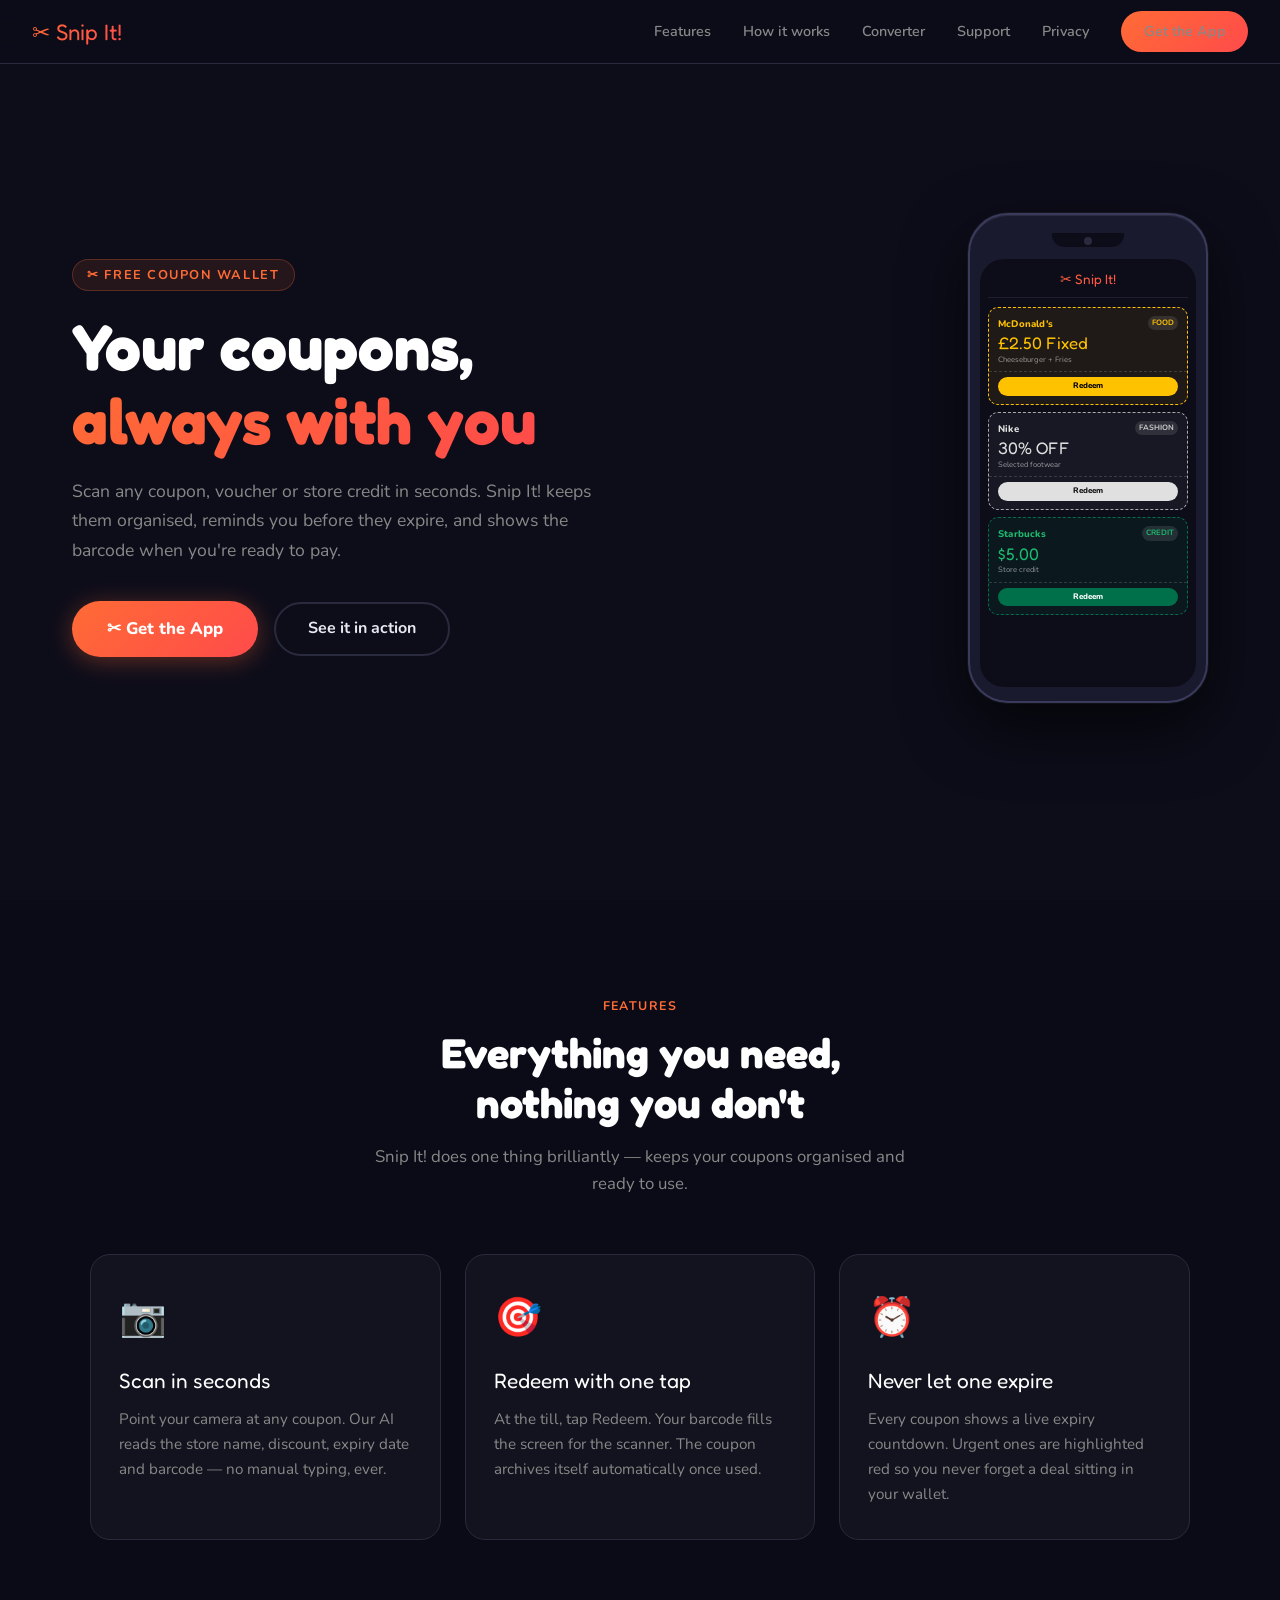
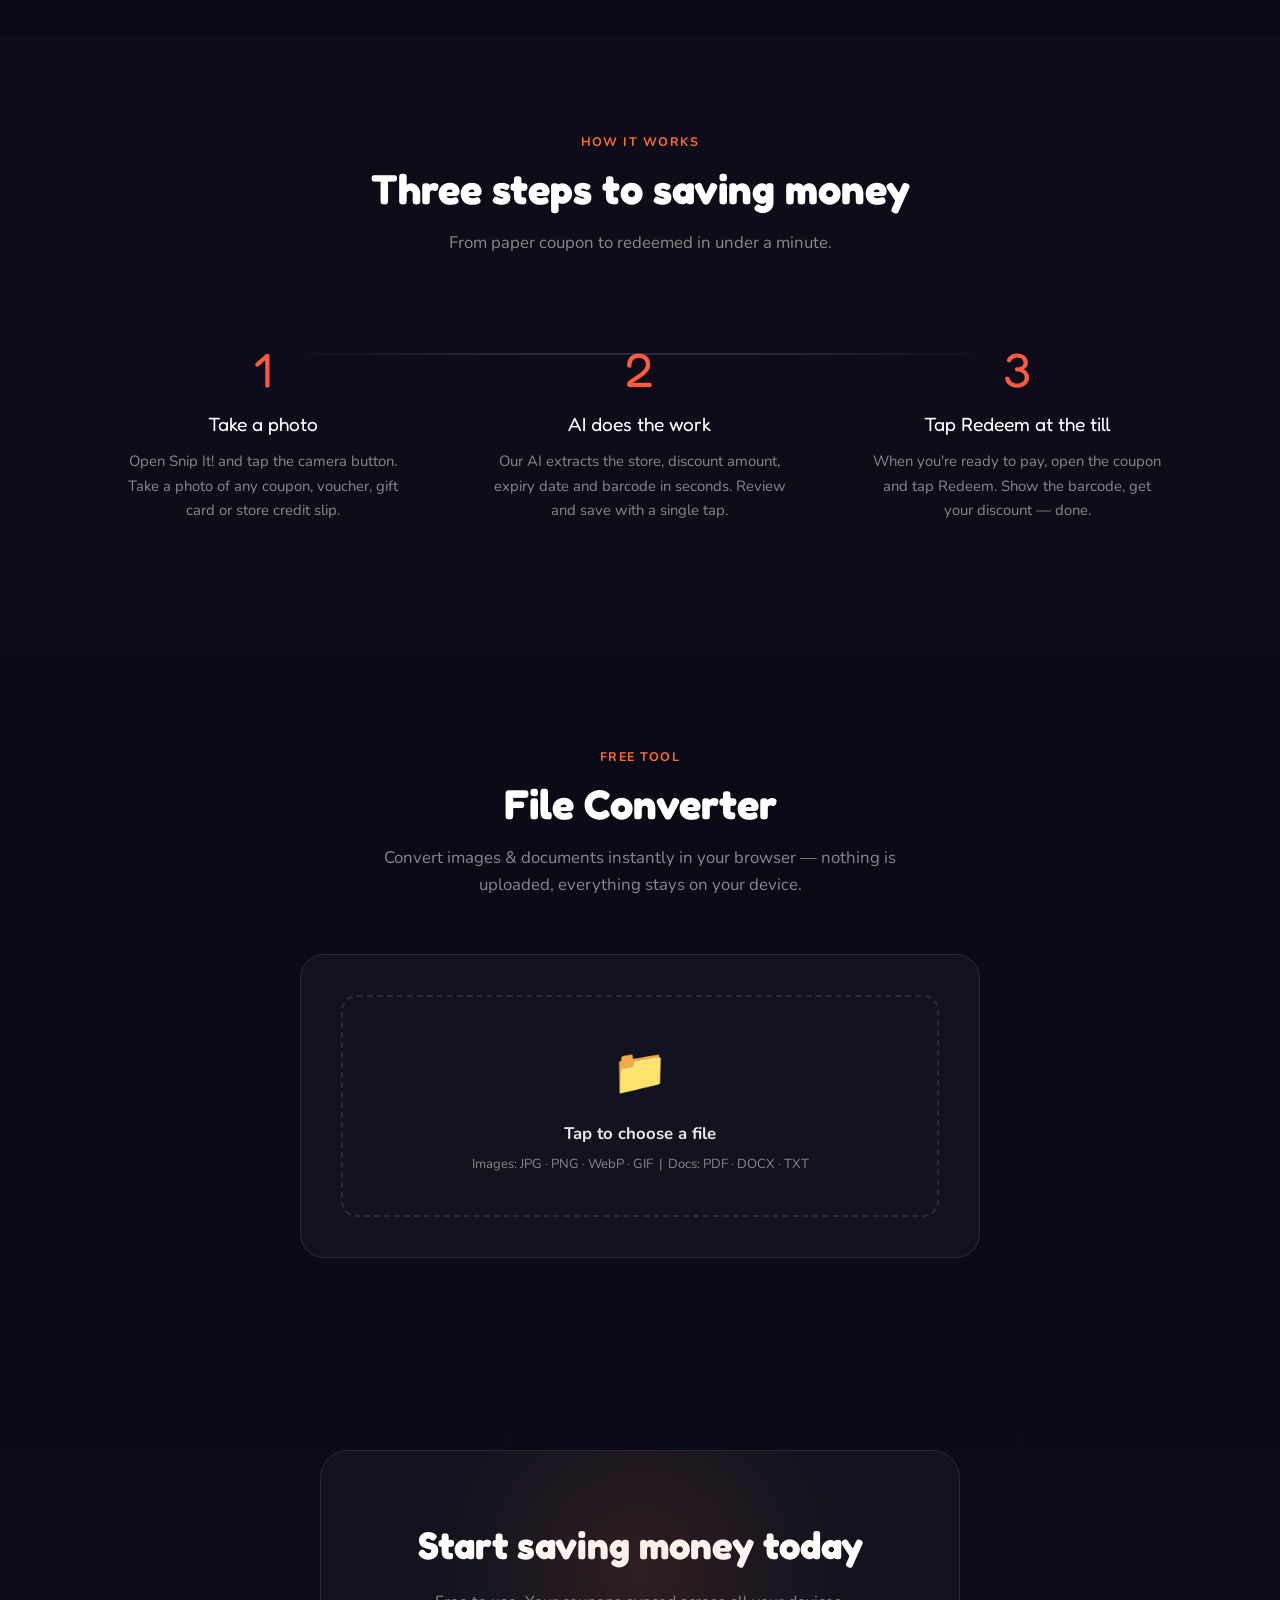
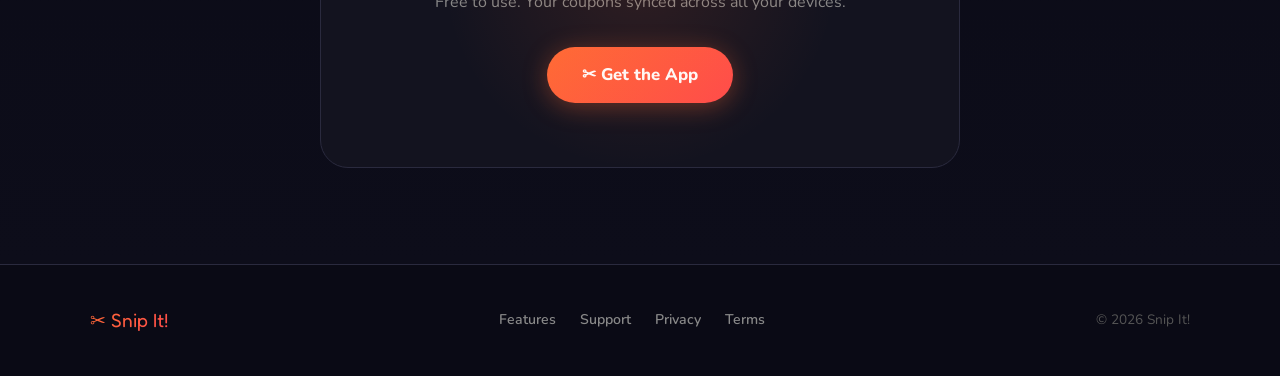
==== commit d44cb58c: "Add mobile-friendly file converter section to homepage Adds a client-side File Converter section (#c" ====
--- a/index.html
+++ b/index.html
@@ -567,6 +567,146 @@
       font-size: 0.85rem;
     }
 
+    /* ── FILE CONVERTER ── */
+    #converter { background: #0b0b17; }
+
+    .converter-box {
+      background: var(--card-bg);
+      border: 1px solid var(--border);
+      border-radius: 24px;
+      padding: 2.5rem;
+      max-width: 680px;
+      margin: 0 auto;
+    }
+
+    .drop-zone {
+      border: 2px dashed var(--border);
+      border-radius: 16px;
+      padding: 2.5rem 1.5rem;
+      text-align: center;
+      cursor: pointer;
+      transition: border-color 0.2s, background 0.2s;
+      user-select: none;
+    }
+
+    .drop-zone:hover, .drop-zone.drag-over {
+      border-color: var(--orange);
+      background: rgba(255,107,53,0.04);
+    }
+
+    .drop-icon { font-size: 2.8rem; margin-bottom: 0.75rem; }
+
+    .drop-text {
+      font-size: 1.05rem;
+      font-weight: 700;
+      color: var(--text);
+      margin-bottom: 0.4rem;
+    }
+
+    .drop-hint { font-size: 0.82rem; color: var(--muted); }
+
+    .conv-file-info {
+      display: flex;
+      align-items: center;
+      gap: 0.75rem;
+      margin-top: 1.25rem;
+      padding: 0.85rem 1.1rem;
+      background: rgba(255,255,255,0.03);
+      border: 1px solid var(--border);
+      border-radius: 12px;
+    }
+
+    .conv-filename {
+      font-weight: 700;
+      font-size: 0.95rem;
+      flex: 1;
+      overflow: hidden;
+      text-overflow: ellipsis;
+      white-space: nowrap;
+    }
+
+    .conv-filesize { font-size: 0.82rem; color: var(--muted); flex-shrink: 0; }
+
+    .conv-controls { margin-top: 1.5rem; }
+
+    .conv-label {
+      display: block;
+      font-size: 0.82rem;
+      font-weight: 700;
+      letter-spacing: 0.08em;
+      text-transform: uppercase;
+      color: var(--muted);
+      margin-bottom: 0.75rem;
+    }
+
+    .conv-formats { display: flex; gap: 0.6rem; flex-wrap: wrap; margin-bottom: 1.5rem; }
+
+    .conv-format-btn {
+      padding: 0.45rem 1.1rem;
+      border-radius: 999px;
+      border: 1px solid var(--border);
+      background: transparent;
+      color: var(--muted);
+      font-family: var(--body-font);
+      font-weight: 700;
+      font-size: 0.88rem;
+      cursor: pointer;
+      transition: all 0.2s;
+    }
+
+    .conv-format-btn:hover { border-color: var(--orange); color: var(--orange); }
+
+    .conv-format-btn.selected {
+      background: var(--grad);
+      border-color: transparent;
+      color: #fff;
+    }
+
+    .conv-btn {
+      width: 100%;
+      padding: 0.9rem;
+      font-size: 1rem;
+      font-weight: 800;
+      border-radius: 14px;
+    }
+
+    .conv-btn:disabled { opacity: 0.5; cursor: not-allowed; transform: none; }
+
+    .conv-progress { margin-top: 1.25rem; }
+
+    .conv-progress-bar {
+      height: 6px;
+      background: var(--border);
+      border-radius: 999px;
+      overflow: hidden;
+      margin-bottom: 0.6rem;
+    }
+
+    .conv-progress-fill {
+      height: 100%;
+      background: var(--grad);
+      border-radius: 999px;
+      transition: width 0.3s ease;
+      width: 0%;
+    }
+
+    .conv-status { font-size: 0.88rem; color: var(--muted); text-align: center; }
+
+    .conv-error {
+      margin-top: 1rem;
+      padding: 0.75rem 1rem;
+      background: rgba(255,75,75,0.1);
+      border: 1px solid rgba(255,75,75,0.3);
+      border-radius: 10px;
+      color: #ff7070;
+      font-size: 0.88rem;
+    }
+
+    @media (max-width: 480px) {
+      .converter-box { padding: 1.5rem 1rem; }
+      .drop-zone { padding: 2rem 1rem; }
+    }
+
     /* ── RESPONSIVE ── */
     @media (max-width: 900px) {
       .features-grid, .steps-grid {
@@ -608,6 +748,7 @@
   <ul class="nav-links">
     <li><a href="#screenshots">Features</a></li>
     <li><a href="#how">How it works</a></li>
+    <li><a href="#converter">Converter</a></li>
     <li><a href="support.html">Support</a></li>
     <li><a href="privacy.html">Privacy</a></li>
     <li><a href="https://snipit.app" class="btn-primary">Get the App</a></li>
@@ -727,6 +868,42 @@
   </div>
 </section>
 
+<!-- ── FILE CONVERTER ── -->
+<section id="converter">
+  <div class="section-inner">
+    <span class="section-label">Free Tool</span>
+    <h2 class="section-title">File Converter</h2>
+    <p class="section-sub">Convert images &amp; documents instantly in your browser — nothing is uploaded, everything stays on your device.</p>
+
+    <div class="converter-box">
+      <div class="drop-zone" id="dropZone" role="button" tabindex="0" aria-label="Choose a file to convert">
+        <div class="drop-icon">📁</div>
+        <p class="drop-text">Tap to choose a file</p>
+        <p class="drop-hint">Images: JPG · PNG · WebP · GIF &nbsp;|&nbsp; Docs: PDF · DOCX · TXT</p>
+        <input type="file" id="fileInput" accept=".jpg,.jpeg,.png,.webp,.gif,.pdf,.docx,.doc,.txt" style="display:none" aria-hidden="true"/>
+      </div>
+
+      <div class="conv-file-info" id="fileInfo" style="display:none" aria-live="polite">
+        <span class="conv-filename" id="fileName"></span>
+        <span class="conv-filesize" id="fileSize"></span>
+      </div>
+
+      <div class="conv-controls" id="convControls" style="display:none">
+        <label class="conv-label">Convert to:</label>
+        <div class="conv-formats" id="formatOptions" role="group" aria-label="Output format"></div>
+        <button class="btn-primary conv-btn" id="convertBtn">Convert &amp; Download</button>
+      </div>
+
+      <div class="conv-progress" id="convProgress" style="display:none" aria-live="polite">
+        <div class="conv-progress-bar"><div class="conv-progress-fill" id="progressFill"></div></div>
+        <p class="conv-status" id="convStatus">Converting…</p>
+      </div>
+
+      <div class="conv-error" id="convError" style="display:none" role="alert"></div>
+    </div>
+  </div>
+</section>
+
 <!-- ── CTA ── -->
 <section id="cta">
   <div class="cta-box">
@@ -750,5 +927,302 @@
   </div>
 </footer>
 
+
+<script>
+(function () {
+  var currentFile = null;
+  var currentType = null;
+
+  var dropZone     = document.getElementById('dropZone');
+  var fileInput    = document.getElementById('fileInput');
+  var fileInfo     = document.getElementById('fileInfo');
+  var fileNameEl   = document.getElementById('fileName');
+  var fileSizeEl   = document.getElementById('fileSize');
+  var convControls = document.getElementById('convControls');
+  var formatOptions= document.getElementById('formatOptions');
+  var convertBtn   = document.getElementById('convertBtn');
+  var convProgress = document.getElementById('convProgress');
+  var progressFill = document.getElementById('progressFill');
+  var convStatus   = document.getElementById('convStatus');
+  var convError    = document.getElementById('convError');
+
+  dropZone.addEventListener('click', function () { fileInput.click(); });
+  dropZone.addEventListener('keydown', function (e) {
+    if (e.key === 'Enter' || e.key === ' ') { e.preventDefault(); fileInput.click(); }
+  });
+
+  dropZone.addEventListener('dragover', function (e) {
+    e.preventDefault();
+    dropZone.classList.add('drag-over');
+  });
+  dropZone.addEventListener('dragleave', function () { dropZone.classList.remove('drag-over'); });
+  dropZone.addEventListener('drop', function (e) {
+    e.preventDefault();
+    dropZone.classList.remove('drag-over');
+    var file = e.dataTransfer.files[0];
+    if (file) handleFile(file);
+  });
+
+  fileInput.addEventListener('change', function (e) {
+    if (e.target.files[0]) handleFile(e.target.files[0]);
+    e.target.value = '';
+  });
+
+  function handleFile(file) {
+    var ext = file.name.split('.').pop().toLowerCase();
+    if (ext === 'jpeg') ext = 'jpg';
+
+    if (['jpg','png','webp','gif'].indexOf(ext) !== -1 || file.type.startsWith('image/')) {
+      currentType = 'image';
+    } else if (ext === 'pdf' || file.type === 'application/pdf') {
+      currentType = 'pdf';
+    } else if (ext === 'docx' || ext === 'doc') {
+      currentType = 'docx';
+    } else if (ext === 'txt' || file.type === 'text/plain') {
+      currentType = 'txt';
+    } else {
+      showError('Unsupported file type. Use JPG, PNG, WebP, GIF, PDF, DOCX, or TXT.');
+      return;
+    }
+
+    currentFile = file;
+    clearError();
+    fileNameEl.textContent = file.name;
+    fileSizeEl.textContent = fmtBytes(file.size);
+    fileInfo.style.display = 'flex';
+    buildFormatOptions(ext);
+    convControls.style.display = 'block';
+    convProgress.style.display = 'none';
+    convertBtn.disabled = false;
+  }
+
+  function buildFormatOptions(ext) {
+    formatOptions.innerHTML = '';
+    var formats = [];
+
+    if (currentType === 'image') {
+      var all = ['jpg','png','webp'];
+      formats = all.filter(function (f) { return f !== ext; });
+    } else if (currentType === 'pdf') {
+      formats = ['txt'];
+    } else if (currentType === 'docx') {
+      formats = ['txt','pdf'];
+    } else if (currentType === 'txt') {
+      formats = ['pdf'];
+    }
+
+    formats.forEach(function (fmt, i) {
+      var btn = document.createElement('button');
+      btn.className = 'conv-format-btn' + (i === 0 ? ' selected' : '');
+      btn.textContent = '.' + fmt.toUpperCase();
+      btn.dataset.format = fmt;
+      btn.type = 'button';
+      btn.addEventListener('click', function () {
+        document.querySelectorAll('.conv-format-btn').forEach(function (b) { b.classList.remove('selected'); });
+        btn.classList.add('selected');
+      });
+      formatOptions.appendChild(btn);
+    });
+
+    convertBtn.onclick = function () {
+      var sel = document.querySelector('.conv-format-btn.selected');
+      if (sel) doConvert(sel.dataset.format);
+    };
+  }
+
+  function doConvert(targetFmt) {
+    clearError();
+    convertBtn.disabled = true;
+    convProgress.style.display = 'block';
+    setProgress(10, 'Starting…');
+
+    if (currentType === 'image')                           convertImage(targetFmt);
+    else if (currentType === 'pdf' && targetFmt === 'txt') convertPdfToTxt();
+    else if (currentType === 'docx' && targetFmt === 'txt') convertDocxToTxt();
+    else if (currentType === 'docx' && targetFmt === 'pdf') convertDocxToPdf();
+    else if (currentType === 'txt'  && targetFmt === 'pdf') convertTxtToPdf();
+  }
+
+  /* ── image ── */
+  function convertImage(fmt) {
+    setProgress(30, 'Loading image…');
+    var reader = new FileReader();
+    reader.onload = function (e) {
+      var img = new Image();
+      img.onload = function () {
+        setProgress(60, 'Rendering…');
+        var canvas = document.createElement('canvas');
+        canvas.width = img.width;
+        canvas.height = img.height;
+        var ctx = canvas.getContext('2d');
+        if (fmt === 'jpg') { ctx.fillStyle = '#ffffff'; ctx.fillRect(0, 0, canvas.width, canvas.height); }
+        ctx.drawImage(img, 0, 0);
+        var mime = fmt === 'jpg' ? 'image/jpeg' : 'image/' + fmt;
+        setProgress(85, 'Preparing download…');
+        canvas.toBlob(function (blob) {
+          setProgress(100, 'Done!');
+          dlBlob(blob, baseName(currentFile.name) + '.' + fmt);
+          resetDelay();
+        }, mime, 0.92);
+      };
+      img.onerror = function () { showError('Could not read image.'); resetControls(); };
+      img.src = e.target.result;
+    };
+    reader.readAsDataURL(currentFile);
+  }
+
+  /* ── pdf → txt ── */
+  function convertPdfToTxt() {
+    setProgress(20, 'Loading PDF reader…');
+    var reader = new FileReader();
+    reader.onload = function (e) {
+      var buf = e.target.result;
+      loadScript('https://cdnjs.cloudflare.com/ajax/libs/pdf.js/3.11.174/pdf.min.js', function () {
+        var lib = window['pdfjs-dist/build/pdf'] || window.pdfjsLib;
+        if (!lib) { showError('Could not load PDF.js.'); resetControls(); return; }
+        lib.GlobalWorkerOptions.workerSrc = 'https://cdnjs.cloudflare.com/ajax/libs/pdf.js/3.11.174/pdf.worker.min.js';
+        setProgress(40, 'Parsing PDF…');
+        lib.getDocument({ data: buf }).promise.then(function (pdf) {
+          var pages = pdf.numPages;
+          var texts = [];
+          var done = 0;
+          function nextPage(n) {
+            if (n > pages) {
+              var blob = new Blob([texts.join('\n\n')], { type: 'text/plain' });
+              setProgress(100, 'Done!');
+              dlBlob(blob, baseName(currentFile.name) + '.txt');
+              resetDelay();
+              return;
+            }
+            setProgress(40 + Math.round((n / pages) * 55), 'Page ' + n + ' of ' + pages + '…');
+            pdf.getPage(n).then(function (page) {
+              return page.getTextContent();
+            }).then(function (content) {
+              texts.push(content.items.map(function (i) { return i.str; }).join(' '));
+              nextPage(n + 1);
+            });
+          }
+          nextPage(1);
+        }).catch(function (err) { showError('PDF error: ' + err.message); resetControls(); });
+      });
+    };
+    reader.readAsArrayBuffer(currentFile);
+  }
+
+  /* ── docx → txt ── */
+  function convertDocxToTxt() {
+    setProgress(20, 'Loading DOCX reader…');
+    var reader = new FileReader();
+    reader.onload = function (e) {
+      var buf = e.target.result;
+      loadScript('https://cdnjs.cloudflare.com/ajax/libs/mammoth/1.6.0/mammoth.browser.min.js', function () {
+        if (!window.mammoth) { showError('Could not load mammoth.js.'); resetControls(); return; }
+        setProgress(55, 'Extracting text…');
+        mammoth.extractRawText({ arrayBuffer: buf }).then(function (result) {
+          var blob = new Blob([result.value], { type: 'text/plain' });
+          setProgress(100, 'Done!');
+          dlBlob(blob, baseName(currentFile.name) + '.txt');
+          resetDelay();
+        }).catch(function (err) { showError('DOCX error: ' + err.message); resetControls(); });
+      });
+    };
+    reader.readAsArrayBuffer(currentFile);
+  }
+
+  /* ── docx → pdf ── */
+  function convertDocxToPdf() {
+    setProgress(15, 'Loading DOCX reader…');
+    var reader = new FileReader();
+    reader.onload = function (e) {
+      var buf = e.target.result;
+      loadScript('https://cdnjs.cloudflare.com/ajax/libs/mammoth/1.6.0/mammoth.browser.min.js', function () {
+        if (!window.mammoth) { showError('Could not load mammoth.js.'); resetControls(); return; }
+        setProgress(40, 'Extracting text…');
+        mammoth.extractRawText({ arrayBuffer: buf }).then(function (result) {
+          setProgress(60, 'Loading PDF writer…');
+          loadScript('https://cdnjs.cloudflare.com/ajax/libs/jspdf/2.5.1/jspdf.umd.min.js', function () {
+            if (!window.jspdf) { showError('Could not load jsPDF.'); resetControls(); return; }
+            setProgress(80, 'Generating PDF…');
+            textToPdfDownload(result.value, baseName(currentFile.name) + '.pdf');
+          });
+        }).catch(function (err) { showError('DOCX error: ' + err.message); resetControls(); });
+      });
+    };
+    reader.readAsArrayBuffer(currentFile);
+  }
+
+  /* ── txt → pdf ── */
+  function convertTxtToPdf() {
+    setProgress(20, 'Loading PDF writer…');
+    var reader = new FileReader();
+    reader.onload = function (e) {
+      loadScript('https://cdnjs.cloudflare.com/ajax/libs/jspdf/2.5.1/jspdf.umd.min.js', function () {
+        if (!window.jspdf) { showError('Could not load jsPDF.'); resetControls(); return; }
+        setProgress(70, 'Generating PDF…');
+        textToPdfDownload(e.target.result, baseName(currentFile.name) + '.pdf');
+      });
+    };
+    reader.readAsText(currentFile);
+  }
+
+  function textToPdfDownload(text, filename) {
+    var jsPDF = window.jspdf.jsPDF;
+    var doc = new jsPDF({ unit: 'mm', format: 'a4' });
+    var margin = 15, lineH = 7, maxY = doc.internal.pageSize.getHeight() - margin;
+    var lines = doc.splitTextToSize(text, 180);
+    var y = 20;
+    lines.forEach(function (line) {
+      if (y > maxY) { doc.addPage(); y = 20; }
+      doc.text(line, margin, y);
+      y += lineH;
+    });
+    setProgress(100, 'Done!');
+    doc.save(filename);
+    resetDelay();
+  }
+
+  /* ── helpers ── */
+  function loadScript(src, cb) {
+    if (document.querySelector('script[src="' + src + '"]')) { cb(); return; }
+    var s = document.createElement('script');
+    s.src = src;
+    s.onload = cb;
+    s.onerror = function () { cb(); };
+    document.head.appendChild(s);
+  }
+
+  function setProgress(pct, msg) {
+    progressFill.style.width = pct + '%';
+    convStatus.textContent = msg;
+  }
+
+  function dlBlob(blob, filename) {
+    var url = URL.createObjectURL(blob);
+    var a = document.createElement('a');
+    a.href = url; a.download = filename; a.click();
+    setTimeout(function () { URL.revokeObjectURL(url); }, 2000);
+  }
+
+  function baseName(name) { return name.replace(/\.[^.]+$/, ''); }
+
+  function fmtBytes(b) {
+    if (b < 1024) return b + ' B';
+    if (b < 1048576) return (b / 1024).toFixed(1) + ' KB';
+    return (b / 1048576).toFixed(1) + ' MB';
+  }
+
+  function showError(msg) { convError.textContent = msg; convError.style.display = 'block'; }
+  function clearError()   { convError.style.display = 'none'; }
+
+  function resetDelay() {
+    setTimeout(function () { convertBtn.disabled = false; }, 2000);
+  }
+
+  function resetControls() {
+    convProgress.style.display = 'none';
+    convertBtn.disabled = false;
+  }
+}());
+</script>
 </body>
 </html>
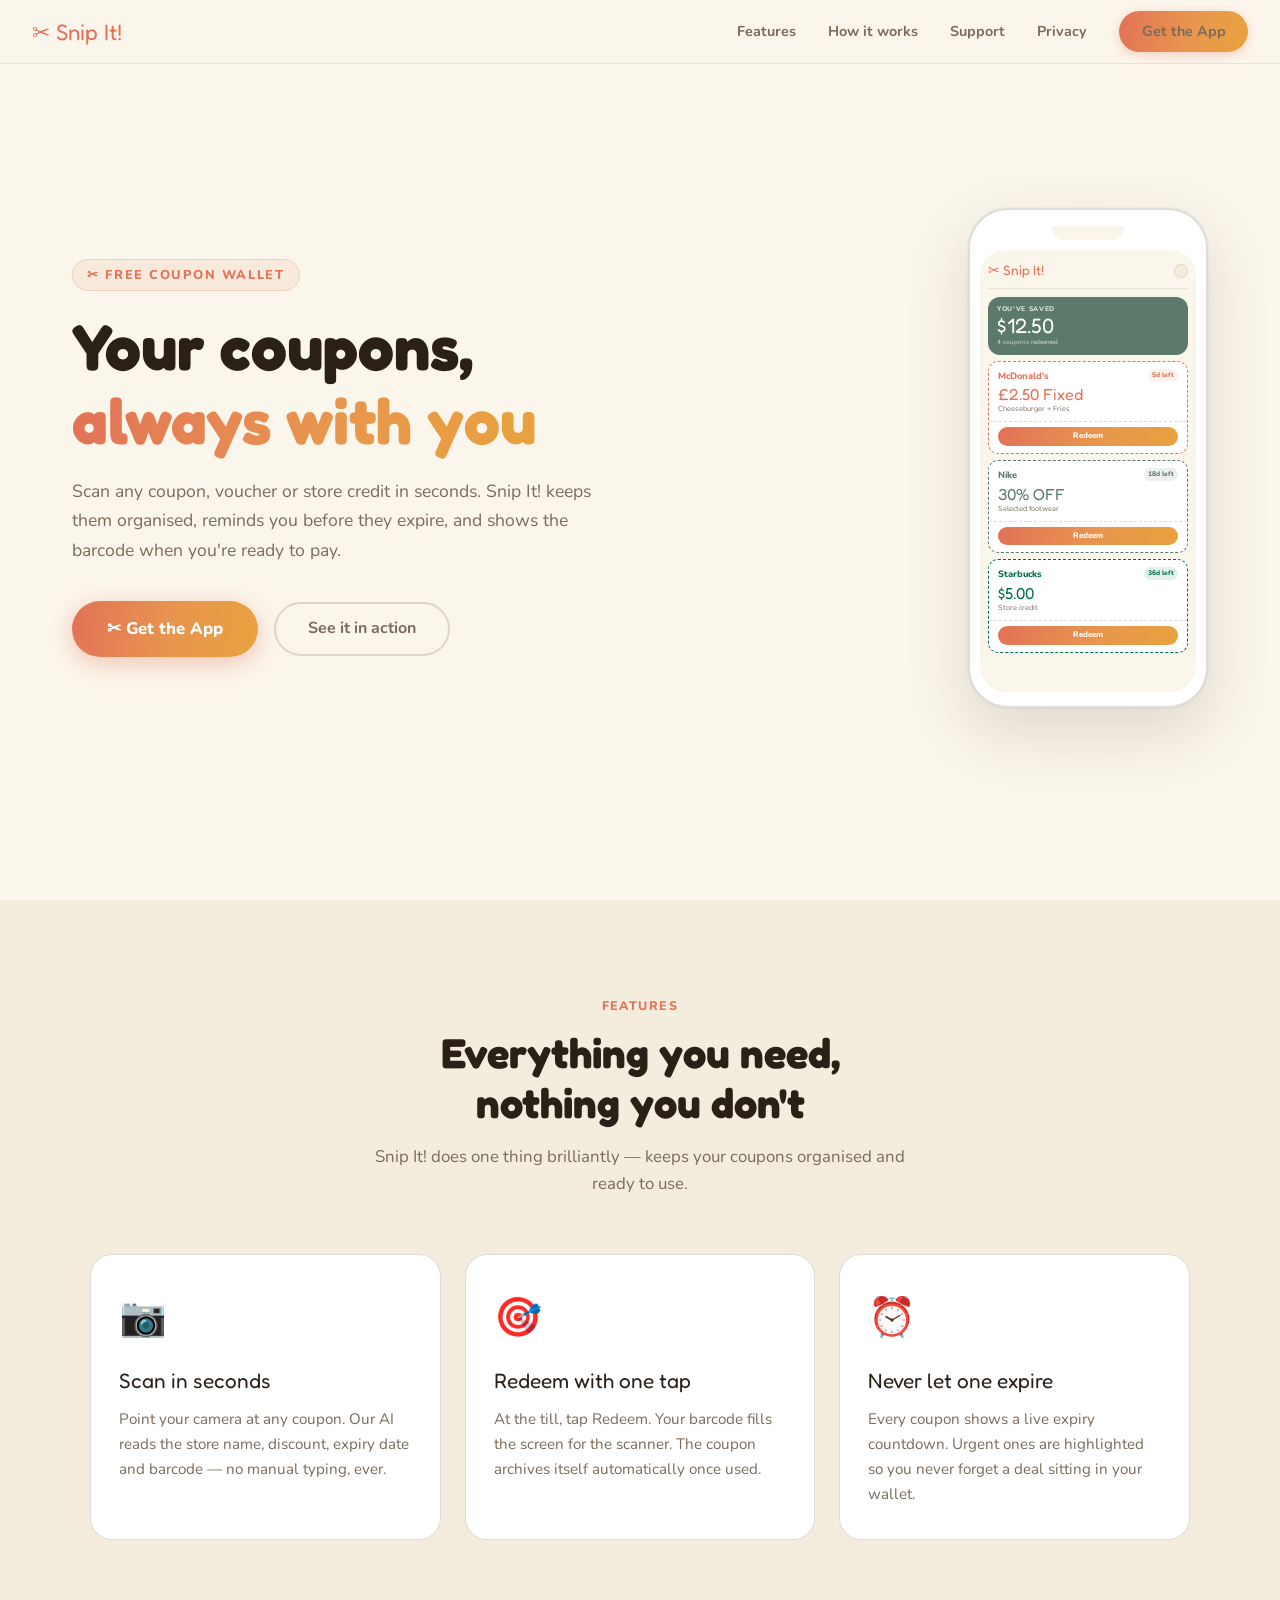
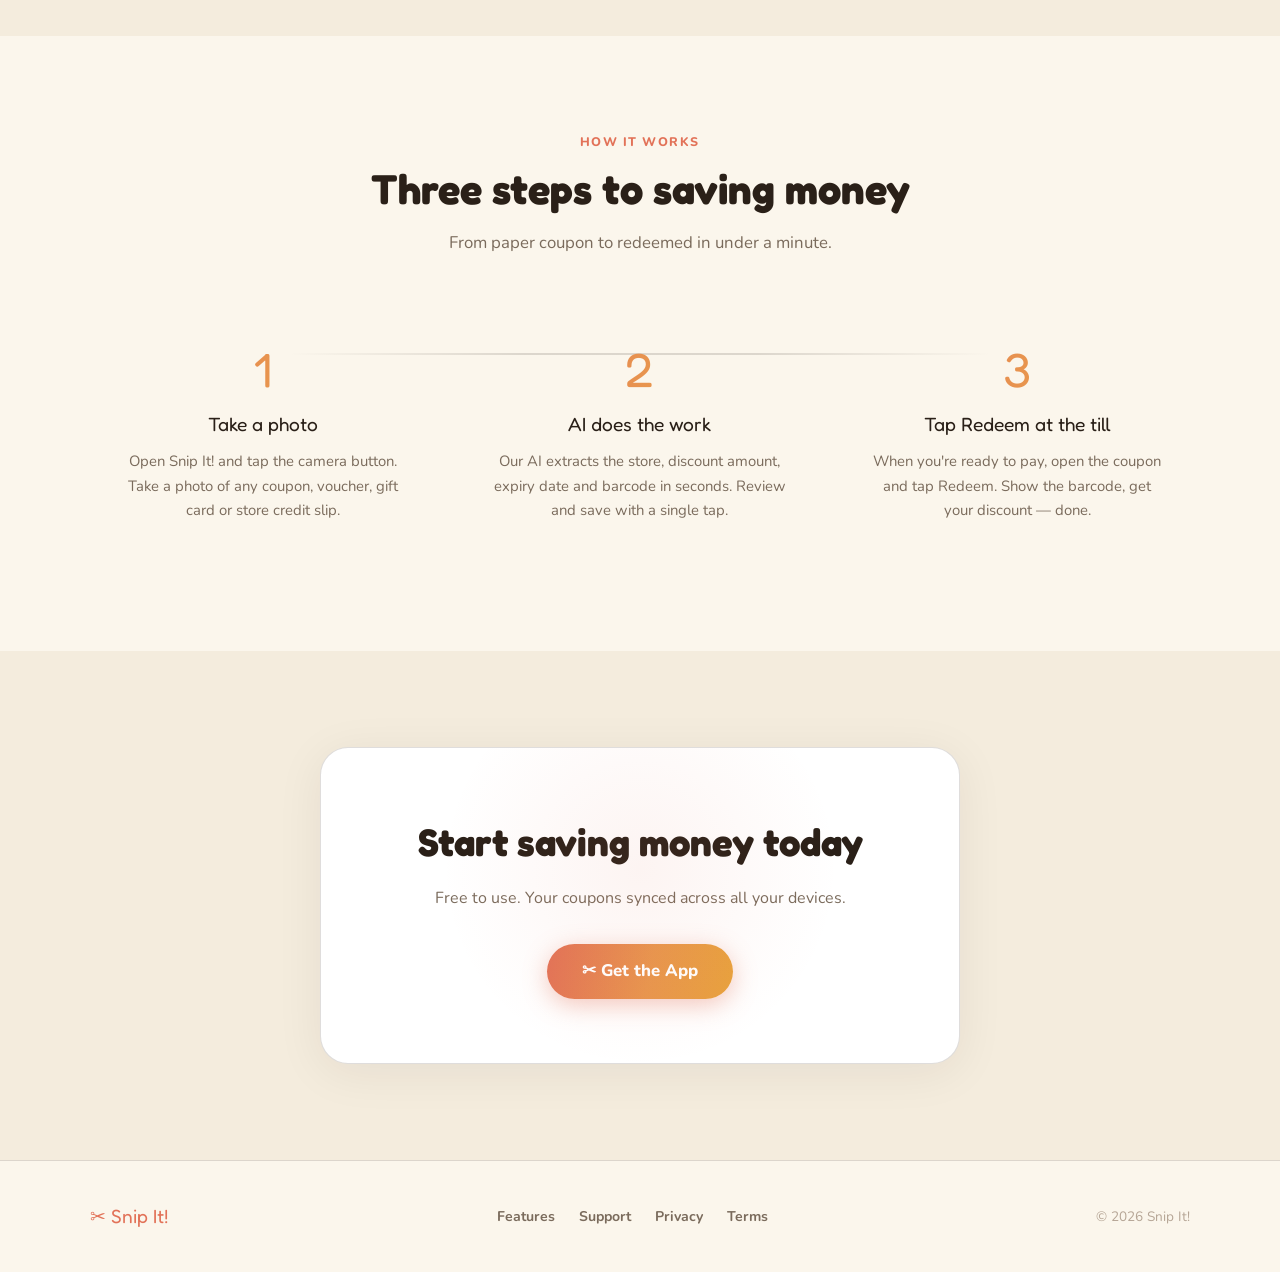
==== commit b445eabd: "Retheme website to coral/cream design matching the app Co-Authored-By: Claude Sonnet 4.6 <noreply@an" ====
--- a/index.html
+++ b/index.html
@@ -6,28 +6,33 @@
   <title>Snip It! — Your Coupon Wallet</title>
   <meta name="description" content="Snip It! is the smartest way to store, manage and redeem your coupons. Scan any coupon in seconds and never miss a deal again."/>
   <link rel="preconnect" href="https://fonts.googleapis.com"/>
-  <link href="https://fonts.googleapis.com/css2?family=Fredoka+One&family=Nunito:wght@400;600;700;800&display=swap" rel="stylesheet"/>
+  <link href="https://fonts.googleapis.com/css2?family=Fredoka+One&family=Nunito:wght@400;600;700;800;900&display=swap" rel="stylesheet"/>
   <style>
     *, *::before, *::after { box-sizing: border-box; margin: 0; padding: 0; }
 
     :root {
-      --bg: #0d0d1a;
-      --card-bg: #13131f;
-      --border: #2a2a3e;
-      --grad: linear-gradient(135deg, #FF6B35, #FF4B4B);
-      --orange: #FF6B35;
-      --red: #FF4B4B;
-      --muted: #888;
-      --text: #e8e8f0;
+      --cream:      #FBF6EC;
+      --cream-dark: #F4ECDD;
+      --card:       #FFFFFF;
+      --coral:      #E27258;
+      --coral-soft: rgba(226,114,88,0.1);
+      --coral-grad: linear-gradient(100deg, #E27258 0%, #E8964E 55%, #E8A23D 100%);
+      --sage:       #5C7A6B;
+      --sage-soft:  rgba(92,122,107,0.12);
+      --ink:        #2A2018;
+      --ink-soft:   #7A6B5C;
+      --ink-faint:  #B5A595;
+      --line:       rgba(42,32,24,0.09);
+      --line2:      rgba(42,32,24,0.15);
       --heading-font: 'Fredoka One', cursive;
-      --body-font: 'Nunito', sans-serif;
+      --body-font:    'Nunito', sans-serif;
     }
 
     html { scroll-behavior: smooth; }
 
     body {
-      background: var(--bg);
-      color: var(--text);
+      background: var(--cream);
+      color: var(--ink);
       font-family: var(--body-font);
       line-height: 1.6;
       overflow-x: hidden;
@@ -43,18 +48,15 @@
       justify-content: space-between;
       padding: 0 2rem;
       height: 64px;
-      background: rgba(13,13,26,0.92);
-      backdrop-filter: blur(12px);
-      border-bottom: 1px solid var(--border);
+      background: rgba(251,246,236,0.92);
+      backdrop-filter: blur(14px);
+      border-bottom: 1px solid var(--line);
     }
 
     .nav-logo {
       font-family: var(--heading-font);
       font-size: 1.4rem;
-      background: var(--grad);
-      -webkit-background-clip: text;
-      -webkit-text-fill-color: transparent;
-      background-clip: text;
+      color: var(--coral);
       text-decoration: none;
       white-space: nowrap;
     }
@@ -67,28 +69,29 @@
     }
 
     .nav-links a {
-      color: var(--muted);
+      color: var(--ink-soft);
       text-decoration: none;
-      font-weight: 600;
+      font-weight: 700;
       font-size: 0.9rem;
       transition: color 0.2s;
     }
 
-    .nav-links a:hover { color: var(--text); }
+    .nav-links a:hover { color: var(--ink); }
 
     .btn-primary {
       display: inline-block;
       padding: 0.55rem 1.4rem;
-      background: var(--grad);
+      background: var(--coral-grad);
       color: #fff;
       font-family: var(--body-font);
-      font-weight: 700;
+      font-weight: 800;
       font-size: 0.9rem;
       border-radius: 999px;
       text-decoration: none;
       transition: opacity 0.2s, transform 0.2s;
       border: none;
       cursor: pointer;
+      box-shadow: 0 3px 12px rgba(226,114,88,0.3);
     }
 
     .btn-primary:hover { opacity: 0.88; transform: translateY(-1px); }
@@ -97,22 +100,22 @@
       display: inline-block;
       padding: 0.75rem 2rem;
       background: transparent;
-      color: var(--text);
+      color: var(--ink-soft);
       font-family: var(--body-font);
       font-weight: 700;
       font-size: 1rem;
       border-radius: 999px;
       text-decoration: none;
-      border: 2px solid var(--border);
+      border: 2px solid var(--line2);
       transition: border-color 0.2s, color 0.2s;
     }
 
-    .btn-outline:hover { border-color: var(--orange); color: var(--orange); }
+    .btn-outline:hover { border-color: var(--coral); color: var(--coral); }
 
     .btn-hero-primary {
       display: inline-block;
       padding: 0.9rem 2.2rem;
-      background: var(--grad);
+      background: var(--coral-grad);
       color: #fff;
       font-family: var(--body-font);
       font-weight: 800;
@@ -120,7 +123,7 @@
       border-radius: 999px;
       text-decoration: none;
       transition: opacity 0.2s, transform 0.2s;
-      box-shadow: 0 4px 24px rgba(255,107,53,0.35);
+      box-shadow: 0 6px 24px rgba(226,114,88,0.38);
     }
 
     .btn-hero-primary:hover { opacity: 0.88; transform: translateY(-2px); }
@@ -136,20 +139,17 @@
       gap: 4rem;
     }
 
-    .hero-text {
-      flex: 1;
-      min-width: 0;
-    }
+    .hero-text { flex: 1; min-width: 0; }
 
     .hero-eyebrow {
       display: inline-block;
       font-size: 0.8rem;
-      font-weight: 700;
+      font-weight: 800;
       letter-spacing: 0.12em;
       text-transform: uppercase;
-      color: var(--orange);
-      background: rgba(255,107,53,0.1);
-      border: 1px solid rgba(255,107,53,0.25);
+      color: var(--coral);
+      background: var(--coral-soft);
+      border: 1px solid rgba(226,114,88,0.22);
       border-radius: 999px;
       padding: 0.3rem 0.9rem;
       margin-bottom: 1.2rem;
@@ -160,11 +160,11 @@
       font-size: clamp(2.4rem, 6vw, 4rem);
       line-height: 1.15;
       margin-bottom: 1.2rem;
-      color: #fff;
+      color: var(--ink);
     }
 
     .hero-headline span {
-      background: var(--grad);
+      background: var(--coral-grad);
       -webkit-background-clip: text;
       -webkit-text-fill-color: transparent;
       background-clip: text;
@@ -172,7 +172,7 @@
 
     .hero-sub {
       font-size: 1.1rem;
-      color: var(--muted);
+      color: var(--ink-soft);
       max-width: 520px;
       margin-bottom: 2.2rem;
       line-height: 1.7;
@@ -195,56 +195,47 @@
 
     .phone-frame {
       width: 240px;
-      height: 490px;
-      background: #1a1a2e;
+      height: 500px;
+      background: #fff;
       border-radius: 40px;
-      border: 2px solid #3a3a5c;
+      border: 2px solid var(--line2);
       box-shadow:
-        0 0 0 1px rgba(255,255,255,0.04),
-        0 24px 64px rgba(0,0,0,0.7),
-        inset 0 1px 0 rgba(255,255,255,0.08);
+        0 0 0 1px rgba(42,32,24,0.04),
+        0 24px 64px rgba(42,32,24,0.14),
+        inset 0 1px 0 rgba(255,255,255,0.9);
       position: relative;
       overflow: hidden;
-      padding: 18px 10px 14px;
+      padding: 16px 10px 14px;
       display: flex;
       flex-direction: column;
-      gap: 0;
     }
 
     .phone-notch {
       width: 72px;
       height: 14px;
-      background: #0d0d1a;
+      background: var(--cream);
       border-radius: 0 0 12px 12px;
-      margin: 0 auto 12px;
-      position: relative;
+      margin: 0 auto 10px;
       flex-shrink: 0;
-    }
-
-    .phone-notch::before {
-      content: '';
-      position: absolute;
-      top: 4px; left: 50%; transform: translateX(-50%);
-      width: 8px; height: 8px;
-      background: #2a2a3e;
-      border-radius: 50%;
     }
 
     .phone-screen {
       flex: 1;
-      background: #0d0d1a;
-      border-radius: 24px;
+      background: var(--cream);
+      border-radius: 26px;
       overflow: hidden;
       display: flex;
       flex-direction: column;
-      padding: 10px 8px;
-      gap: 7px;
+      padding: 10px 8px 8px;
+      gap: 6px;
     }
 
     .phone-app-header {
-      text-align: center;
+      display: flex;
+      align-items: center;
+      justify-content: space-between;
       padding-bottom: 6px;
-      border-bottom: 1px solid #1e1e30;
+      border-bottom: 1px solid var(--line);
       margin-bottom: 2px;
       flex-shrink: 0;
     }
@@ -252,61 +243,92 @@
     .phone-app-title {
       font-family: var(--heading-font);
       font-size: 0.85rem;
-      background: var(--grad);
-      -webkit-background-clip: text;
-      -webkit-text-fill-color: transparent;
-      background-clip: text;
+      color: var(--coral);
+    }
+
+    .phone-gear {
+      width: 14px;
+      height: 14px;
+      border-radius: 50%;
+      background: var(--cream-dark);
+      border: 1px solid var(--line);
+    }
+
+    /* Savings hero mini */
+    .phone-savings {
+      background: var(--sage);
+      border-radius: 12px;
+      padding: 7px 9px;
+      flex-shrink: 0;
+    }
+    .phone-savings-label {
+      font-size: 0.42rem;
+      font-weight: 800;
+      letter-spacing: 0.1em;
+      text-transform: uppercase;
+      color: rgba(255,255,255,0.8);
+      font-family: var(--body-font);
+    }
+    .phone-savings-amount {
+      font-family: var(--heading-font);
+      font-size: 1.3rem;
+      color: #fff;
+      line-height: 1.1;
+    }
+    .phone-savings-sub {
+      font-size: 0.4rem;
+      color: rgba(255,255,255,0.75);
+      font-family: var(--body-font);
     }
 
     /* Mini coupon cards */
     .mini-coupon {
       border-radius: 10px;
-      padding: 8px 9px;
-      border: 1px dashed;
+      padding: 7px 9px;
+      border: 1.5px dashed;
       position: relative;
       flex-shrink: 0;
+      background: #fff;
     }
 
     .mini-coupon-top {
       display: flex;
       justify-content: space-between;
       align-items: flex-start;
-      margin-bottom: 4px;
+      margin-bottom: 3px;
     }
 
     .mini-store {
-      font-size: 0.6rem;
+      font-size: 0.58rem;
       font-weight: 800;
       font-family: var(--body-font);
-      letter-spacing: 0.02em;
-    }
-
-    .mini-type {
-      font-size: 0.48rem;
-      font-weight: 700;
+    }
+
+    .mini-expiry {
+      font-size: 0.42rem;
+      font-weight: 800;
       font-family: var(--body-font);
       padding: 1px 4px;
       border-radius: 999px;
-      background: rgba(255,255,255,0.1);
     }
 
     .mini-discount {
       font-family: var(--heading-font);
-      font-size: 1.05rem;
+      font-size: 1.0rem;
       line-height: 1;
       margin-bottom: 2px;
     }
 
     .mini-desc {
-      font-size: 0.48rem;
-      color: rgba(255,255,255,0.55);
+      font-size: 0.46rem;
+      color: var(--ink-soft);
       font-family: var(--body-font);
       margin-bottom: 5px;
     }
 
     .mini-perf {
       height: 1px;
-      border-top: 1px dashed rgba(255,255,255,0.15);
+      border-top: 1.5px dashed var(--line2);
       margin: 0 -9px 5px;
     }
 
@@ -321,48 +343,34 @@
       border-radius: 999px;
       border: none;
       cursor: default;
-    }
-
-    /* McDonalds */
-    .mini-mc {
-      background: rgba(255,194,0,0.08);
-      border-color: #FFC200;
-    }
-    .mini-mc .mini-store, .mini-mc .mini-discount { color: #FFC200; }
-    .mini-mc .mini-redeem { background: #FFC200; color: #000; }
-
-    /* Nike */
-    .mini-nike {
-      background: rgba(200,200,200,0.06);
-      border-color: #aaa;
-    }
-    .mini-nike .mini-store, .mini-nike .mini-discount { color: #e0e0e0; }
-    .mini-nike .mini-redeem { background: #e0e0e0; color: #111; }
-
-    /* Starbucks */
-    .mini-sbux {
-      background: rgba(0,112,74,0.12);
-      border-color: #00704A;
-    }
-    .mini-sbux .mini-store, .mini-sbux .mini-discount { color: #1db96e; }
-    .mini-sbux .mini-redeem { background: #00704A; color: #fff; }
+      color: #fff;
+      background: var(--coral-grad);
+    }
+
+    /* card accent colours */
+    .mini-mc   { border-color: #E27258; }
+    .mini-mc .mini-store, .mini-mc .mini-discount { color: var(--coral); }
+    .mini-mc .mini-expiry { background: var(--coral-soft); color: var(--coral); }
+
+    .mini-nike { border-color: #5C7A6B; }
+    .mini-nike .mini-store, .mini-nike .mini-discount { color: var(--sage); }
+    .mini-nike .mini-expiry { background: var(--sage-soft); color: var(--sage); }
+
+    .mini-sbux { border-color: #00704A; }
+    .mini-sbux .mini-store, .mini-sbux .mini-discount { color: #00704A; }
+    .mini-sbux .mini-expiry { background: rgba(0,112,74,0.1); color: #00704A; }
 
     /* ── SECTIONS ── */
-    section {
-      padding: 6rem 2rem;
-    }
-
-    .section-inner {
-      max-width: 1100px;
-      margin: 0 auto;
-    }
+    section { padding: 6rem 2rem; }
+
+    .section-inner { max-width: 1100px; margin: 0 auto; }
 
     .section-label {
       font-size: 0.78rem;
-      font-weight: 700;
+      font-weight: 800;
       letter-spacing: 0.12em;
       text-transform: uppercase;
-      color: var(--orange);
+      color: var(--coral);
       display: block;
       text-align: center;
       margin-bottom: 0.75rem;
@@ -372,21 +380,21 @@
       font-family: var(--heading-font);
       font-size: clamp(1.8rem, 4vw, 2.6rem);
       text-align: center;
-      color: #fff;
+      color: var(--ink);
       margin-bottom: 1rem;
       line-height: 1.2;
     }
 
     .section-sub {
       text-align: center;
-      color: var(--muted);
+      color: var(--ink-soft);
       max-width: 540px;
       margin: 0 auto 3.5rem;
       font-size: 1.05rem;
     }
 
     /* ── FEATURES GRID ── */
-    #screenshots { background: #0b0b17; }
+    #screenshots { background: var(--cream-dark); }
 
     .features-grid {
       display: grid;
@@ -395,16 +403,17 @@
     }
 
     .feature-card {
-      background: var(--card-bg);
-      border: 1px solid var(--border);
-      border-radius: 20px;
+      background: var(--card);
+      border: 1px solid var(--line2);
+      border-radius: 22px;
       padding: 2rem 1.75rem;
-      transition: border-color 0.25s, transform 0.25s;
+      transition: border-color 0.25s, transform 0.25s, box-shadow 0.25s;
     }
 
     .feature-card:hover {
-      border-color: var(--orange);
+      border-color: var(--coral);
       transform: translateY(-4px);
+      box-shadow: 0 8px 32px rgba(226,114,88,0.12);
     }
 
     .feature-icon {
@@ -416,20 +425,18 @@
     .feature-title {
       font-family: var(--heading-font);
       font-size: 1.3rem;
-      color: #fff;
+      color: var(--ink);
       margin-bottom: 0.6rem;
     }
 
     .feature-desc {
-      color: var(--muted);
+      color: var(--ink-soft);
       font-size: 0.95rem;
       line-height: 1.65;
     }
 
     /* ── HOW IT WORKS ── */
-    #how {
-      background: var(--bg);
-    }
+    #how { background: var(--cream); }
 
     .steps-grid {
       display: grid;
@@ -445,7 +452,7 @@
       left: calc(16.66% + 1rem);
       right: calc(16.66% + 1rem);
       height: 2px;
-      background: linear-gradient(90deg, transparent, var(--border), var(--border), transparent);
+      background: linear-gradient(90deg, transparent, var(--line2), var(--line2), transparent);
     }
 
     .step-card {
@@ -458,7 +465,7 @@
       font-family: var(--heading-font);
       font-size: 3rem;
       line-height: 1;
-      background: var(--grad);
+      background: var(--coral-grad);
       -webkit-background-clip: text;
       -webkit-text-fill-color: transparent;
       background-clip: text;
@@ -469,31 +476,32 @@
     .step-title {
       font-family: var(--heading-font);
       font-size: 1.2rem;
-      color: #fff;
+      color: var(--ink);
       margin-bottom: 0.6rem;
     }
 
     .step-desc {
-      color: var(--muted);
+      color: var(--ink-soft);
       font-size: 0.93rem;
       line-height: 1.65;
     }
 
     /* ── CTA ── */
     #cta {
-      background: linear-gradient(180deg, #0b0b17 0%, #0d0d1a 100%);
+      background: var(--cream-dark);
       text-align: center;
     }
 
     .cta-box {
-      background: var(--card-bg);
-      border: 1px solid var(--border);
+      background: var(--card);
+      border: 1px solid var(--line2);
       border-radius: 28px;
       padding: 4rem 2rem;
       max-width: 640px;
       margin: 0 auto;
       position: relative;
       overflow: hidden;
+      box-shadow: 0 8px 48px rgba(42,32,24,0.07);
     }
 
     .cta-box::before {
@@ -501,27 +509,27 @@
       position: absolute;
       top: -80px; left: 50%; transform: translateX(-50%);
       width: 400px; height: 400px;
-      background: radial-gradient(circle, rgba(255,107,53,0.12) 0%, transparent 70%);
+      background: radial-gradient(circle, rgba(226,114,88,0.08) 0%, transparent 70%);
       pointer-events: none;
     }
 
     .cta-title {
       font-family: var(--heading-font);
       font-size: clamp(1.8rem, 4vw, 2.4rem);
-      color: #fff;
+      color: var(--ink);
       margin-bottom: 0.8rem;
     }
 
     .cta-sub {
-      color: var(--muted);
+      color: var(--ink-soft);
       font-size: 1rem;
       margin-bottom: 2rem;
     }
 
     /* ── FOOTER ── */
     footer {
-      background: #0a0a15;
-      border-top: 1px solid var(--border);
+      background: var(--cream);
+      border-top: 1px solid var(--line2);
       padding: 2.5rem 2rem;
     }
 
@@ -538,10 +546,7 @@
     .footer-logo {
       font-family: var(--heading-font);
       font-size: 1.2rem;
-      background: var(--grad);
-      -webkit-background-clip: text;
-      -webkit-text-fill-color: transparent;
-      background-clip: text;
+      color: var(--coral);
       text-decoration: none;
     }
 
@@ -553,172 +558,25 @@
     }
 
     .footer-links a {
-      color: var(--muted);
+      color: var(--ink-soft);
       text-decoration: none;
       font-size: 0.88rem;
-      font-weight: 600;
+      font-weight: 700;
       transition: color 0.2s;
     }
 
-    .footer-links a:hover { color: var(--text); }
+    .footer-links a:hover { color: var(--coral); }
 
     .footer-copy {
-      color: #555;
+      color: var(--ink-faint);
       font-size: 0.85rem;
-    }
-
-    /* ── FILE CONVERTER ── */
-    #converter { background: #0b0b17; }
-
-    .converter-box {
-      background: var(--card-bg);
-      border: 1px solid var(--border);
-      border-radius: 24px;
-      padding: 2.5rem;
-      max-width: 680px;
-      margin: 0 auto;
-    }
-
-    .drop-zone {
-      border: 2px dashed var(--border);
-      border-radius: 16px;
-      padding: 2.5rem 1.5rem;
-      text-align: center;
-      cursor: pointer;
-      transition: border-color 0.2s, background 0.2s;
-      user-select: none;
-    }
-
-    .drop-zone:hover, .drop-zone.drag-over {
-      border-color: var(--orange);
-      background: rgba(255,107,53,0.04);
-    }
-
-    .drop-icon { font-size: 2.8rem; margin-bottom: 0.75rem; }
-
-    .drop-text {
-      font-size: 1.05rem;
-      font-weight: 700;
-      color: var(--text);
-      margin-bottom: 0.4rem;
-    }
-
-    .drop-hint { font-size: 0.82rem; color: var(--muted); }
-
-    .conv-file-info {
-      display: flex;
-      align-items: center;
-      gap: 0.75rem;
-      margin-top: 1.25rem;
-      padding: 0.85rem 1.1rem;
-      background: rgba(255,255,255,0.03);
-      border: 1px solid var(--border);
-      border-radius: 12px;
-    }
-
-    .conv-filename {
-      font-weight: 700;
-      font-size: 0.95rem;
-      flex: 1;
-      overflow: hidden;
-      text-overflow: ellipsis;
-      white-space: nowrap;
-    }
-
-    .conv-filesize { font-size: 0.82rem; color: var(--muted); flex-shrink: 0; }
-
-    .conv-controls { margin-top: 1.5rem; }
-
-    .conv-label {
-      display: block;
-      font-size: 0.82rem;
-      font-weight: 700;
-      letter-spacing: 0.08em;
-      text-transform: uppercase;
-      color: var(--muted);
-      margin-bottom: 0.75rem;
-    }
-
-    .conv-formats { display: flex; gap: 0.6rem; flex-wrap: wrap; margin-bottom: 1.5rem; }
-
-    .conv-format-btn {
-      padding: 0.45rem 1.1rem;
-      border-radius: 999px;
-      border: 1px solid var(--border);
-      background: transparent;
-      color: var(--muted);
-      font-family: var(--body-font);
-      font-weight: 700;
-      font-size: 0.88rem;
-      cursor: pointer;
-      transition: all 0.2s;
-    }
-
-    .conv-format-btn:hover { border-color: var(--orange); color: var(--orange); }
-
-    .conv-format-btn.selected {
-      background: var(--grad);
-      border-color: transparent;
-      color: #fff;
-    }
-
-    .conv-btn {
-      width: 100%;
-      padding: 0.9rem;
-      font-size: 1rem;
-      font-weight: 800;
-      border-radius: 14px;
-    }
-
-    .conv-btn:disabled { opacity: 0.5; cursor: not-allowed; transform: none; }
-
-    .conv-progress { margin-top: 1.25rem; }
-
-    .conv-progress-bar {
-      height: 6px;
-      background: var(--border);
-      border-radius: 999px;
-      overflow: hidden;
-      margin-bottom: 0.6rem;
-    }
-
-    .conv-progress-fill {
-      height: 100%;
-      background: var(--grad);
-      border-radius: 999px;
-      transition: width 0.3s ease;
-      width: 0%;
-    }
-
-    .conv-status { font-size: 0.88rem; color: var(--muted); text-align: center; }
-
-    .conv-error {
-      margin-top: 1rem;
-      padding: 0.75rem 1rem;
-      background: rgba(255,75,75,0.1);
-      border: 1px solid rgba(255,75,75,0.3);
-      border-radius: 10px;
-      color: #ff7070;
-      font-size: 0.88rem;
-    }
-
-    @media (max-width: 480px) {
-      .converter-box { padding: 1.5rem 1rem; }
-      .drop-zone { padding: 2rem 1rem; }
     }
 
     /* ── RESPONSIVE ── */
     @media (max-width: 900px) {
-      .features-grid, .steps-grid {
-        grid-template-columns: 1fr;
-      }
+      .features-grid, .steps-grid { grid-template-columns: 1fr; }
       .steps-grid::before { display: none; }
-      #hero {
-        flex-direction: column;
-        align-items: flex-start;
-        gap: 2rem;
-        text-align: left;
-      }
+      #hero { flex-direction: column; align-items: flex-start; gap: 2rem; text-align: left; }
     }
 
     @media (max-width: 768px) {
@@ -730,9 +588,7 @@
       .footer-links { justify-content: center; }
     }
 
-    @media (min-width: 769px) {
-      .hero-phone { display: flex; }
-    }
+    @media (min-width: 769px) { .hero-phone { display: flex; } }
 
     @media (max-width: 480px) {
       .hero-buttons { flex-direction: column; align-items: stretch; }
@@ -748,7 +604,6 @@
   <ul class="nav-links">
     <li><a href="#screenshots">Features</a></li>
     <li><a href="#how">How it works</a></li>
-    <li><a href="#converter">Converter</a></li>
     <li><a href="support.html">Support</a></li>
     <li><a href="privacy.html">Privacy</a></li>
     <li><a href="https://snipit.app" class="btn-primary">Get the App</a></li>
@@ -771,15 +626,24 @@
     <div class="phone-frame">
       <div class="phone-notch"></div>
       <div class="phone-screen">
+
         <div class="phone-app-header">
           <div class="phone-app-title">✂ Snip It!</div>
+          <div class="phone-gear"></div>
+        </div>
+
+        <!-- Savings hero -->
+        <div class="phone-savings">
+          <div class="phone-savings-label">You've saved</div>
+          <div class="phone-savings-amount">$12.50</div>
+          <div class="phone-savings-sub">4 coupons redeemed</div>
         </div>
 
         <!-- McDonald's card -->
         <div class="mini-coupon mini-mc">
           <div class="mini-coupon-top">
             <span class="mini-store">McDonald's</span>
-            <span class="mini-type" style="color:#FFC200;">FOOD</span>
+            <span class="mini-expiry">5d left</span>
           </div>
           <div class="mini-discount">£2.50 Fixed</div>
           <div class="mini-desc">Cheeseburger + Fries</div>
@@ -791,7 +655,7 @@
         <div class="mini-coupon mini-nike">
           <div class="mini-coupon-top">
             <span class="mini-store">Nike</span>
-            <span class="mini-type" style="color:#ccc;">FASHION</span>
+            <span class="mini-expiry">18d left</span>
           </div>
           <div class="mini-discount">30% OFF</div>
           <div class="mini-desc">Selected footwear</div>
@@ -803,7 +667,7 @@
         <div class="mini-coupon mini-sbux">
           <div class="mini-coupon-top">
             <span class="mini-store">Starbucks</span>
-            <span class="mini-type" style="color:#1db96e;">CREDIT</span>
+            <span class="mini-expiry">36d left</span>
           </div>
           <div class="mini-discount">$5.00</div>
           <div class="mini-desc">Store credit</div>
@@ -836,7 +700,7 @@
       <div class="feature-card">
         <span class="feature-icon">⏰</span>
         <div class="feature-title">Never let one expire</div>
-        <p class="feature-desc">Every coupon shows a live expiry countdown. Urgent ones are highlighted red so you never forget a deal sitting in your wallet.</p>
+        <p class="feature-desc">Every coupon shows a live expiry countdown. Urgent ones are highlighted so you never forget a deal sitting in your wallet.</p>
       </div>
     </div>
   </div>
@@ -868,42 +732,6 @@
   </div>
 </section>
 
-<!-- ── FILE CONVERTER ── -->
-<section id="converter">
-  <div class="section-inner">
-    <span class="section-label">Free Tool</span>
-    <h2 class="section-title">File Converter</h2>
-    <p class="section-sub">Convert images &amp; documents instantly in your browser — nothing is uploaded, everything stays on your device.</p>
-
-    <div class="converter-box">
-      <div class="drop-zone" id="dropZone" role="button" tabindex="0" aria-label="Choose a file to convert">
-        <div class="drop-icon">📁</div>
-        <p class="drop-text">Tap to choose a file</p>
-        <p class="drop-hint">Images: JPG · PNG · WebP · GIF &nbsp;|&nbsp; Docs: PDF · DOCX · TXT</p>
-        <input type="file" id="fileInput" accept=".jpg,.jpeg,.png,.webp,.gif,.pdf,.docx,.doc,.txt" style="display:none" aria-hidden="true"/>
-      </div>
-
-      <div class="conv-file-info" id="fileInfo" style="display:none" aria-live="polite">
-        <span class="conv-filename" id="fileName"></span>
-        <span class="conv-filesize" id="fileSize"></span>
-      </div>
-
-      <div class="conv-controls" id="convControls" style="display:none">
-        <label class="conv-label">Convert to:</label>
-        <div class="conv-formats" id="formatOptions" role="group" aria-label="Output format"></div>
-        <button class="btn-primary conv-btn" id="convertBtn">Convert &amp; Download</button>
-      </div>
-
-      <div class="conv-progress" id="convProgress" style="display:none" aria-live="polite">
-        <div class="conv-progress-bar"><div class="conv-progress-fill" id="progressFill"></div></div>
-        <p class="conv-status" id="convStatus">Converting…</p>
-      </div>
-
-      <div class="conv-error" id="convError" style="display:none" role="alert"></div>
-    </div>
-  </div>
-</section>
-
 <!-- ── CTA ── -->
 <section id="cta">
   <div class="cta-box">
@@ -927,302 +755,5 @@
   </div>
 </footer>
 
-
-<script>
-(function () {
-  var currentFile = null;
-  var currentType = null;
-
-  var dropZone     = document.getElementById('dropZone');
-  var fileInput    = document.getElementById('fileInput');
-  var fileInfo     = document.getElementById('fileInfo');
-  var fileNameEl   = document.getElementById('fileName');
-  var fileSizeEl   = document.getElementById('fileSize');
-  var convControls = document.getElementById('convControls');
-  var formatOptions= document.getElementById('formatOptions');
-  var convertBtn   = document.getElementById('convertBtn');
-  var convProgress = document.getElementById('convProgress');
-  var progressFill = document.getElementById('progressFill');
-  var convStatus   = document.getElementById('convStatus');
-  var convError    = document.getElementById('convError');
-
-  dropZone.addEventListener('click', function () { fileInput.click(); });
-  dropZone.addEventListener('keydown', function (e) {
-    if (e.key === 'Enter' || e.key === ' ') { e.preventDefault(); fileInput.click(); }
-  });
-
-  dropZone.addEventListener('dragover', function (e) {
-    e.preventDefault();
-    dropZone.classList.add('drag-over');
-  });
-  dropZone.addEventListener('dragleave', function () { dropZone.classList.remove('drag-over'); });
-  dropZone.addEventListener('drop', function (e) {
-    e.preventDefault();
-    dropZone.classList.remove('drag-over');
-    var file = e.dataTransfer.files[0];
-    if (file) handleFile(file);
-  });
-
-  fileInput.addEventListener('change', function (e) {
-    if (e.target.files[0]) handleFile(e.target.files[0]);
-    e.target.value = '';
-  });
-
-  function handleFile(file) {
-    var ext = file.name.split('.').pop().toLowerCase();
-    if (ext === 'jpeg') ext = 'jpg';
-
-    if (['jpg','png','webp','gif'].indexOf(ext) !== -1 || file.type.startsWith('image/')) {
-      currentType = 'image';
-    } else if (ext === 'pdf' || file.type === 'application/pdf') {
-      currentType = 'pdf';
-    } else if (ext === 'docx' || ext === 'doc') {
-      currentType = 'docx';
-    } else if (ext === 'txt' || file.type === 'text/plain') {
-      currentType = 'txt';
-    } else {
-      showError('Unsupported file type. Use JPG, PNG, WebP, GIF, PDF, DOCX, or TXT.');
-      return;
-    }
-
-    currentFile = file;
-    clearError();
-    fileNameEl.textContent = file.name;
-    fileSizeEl.textContent = fmtBytes(file.size);
-    fileInfo.style.display = 'flex';
-    buildFormatOptions(ext);
-    convControls.style.display = 'block';
-    convProgress.style.display = 'none';
-    convertBtn.disabled = false;
-  }
-
-  function buildFormatOptions(ext) {
-    formatOptions.innerHTML = '';
-    var formats = [];
-
-    if (currentType === 'image') {
-      var all = ['jpg','png','webp'];
-      formats = all.filter(function (f) { return f !== ext; });
-    } else if (currentType === 'pdf') {
-      formats = ['txt'];
-    } else if (currentType === 'docx') {
-      formats = ['txt','pdf'];
-    } else if (currentType === 'txt') {
-      formats = ['pdf'];
-    }
-
-    formats.forEach(function (fmt, i) {
-      var btn = document.createElement('button');
-      btn.className = 'conv-format-btn' + (i === 0 ? ' selected' : '');
-      btn.textContent = '.' + fmt.toUpperCase();
-      btn.dataset.format = fmt;
-      btn.type = 'button';
-      btn.addEventListener('click', function () {
-        document.querySelectorAll('.conv-format-btn').forEach(function (b) { b.classList.remove('selected'); });
-        btn.classList.add('selected');
-      });
-      formatOptions.appendChild(btn);
-    });
-
-    convertBtn.onclick = function () {
-      var sel = document.querySelector('.conv-format-btn.selected');
-      if (sel) doConvert(sel.dataset.format);
-    };
-  }
-
-  function doConvert(targetFmt) {
-    clearError();
-    convertBtn.disabled = true;
-    convProgress.style.display = 'block';
-    setProgress(10, 'Starting…');
-
-    if (currentType === 'image')                           convertImage(targetFmt);
-    else if (currentType === 'pdf' && targetFmt === 'txt') convertPdfToTxt();
-    else if (currentType === 'docx' && targetFmt === 'txt') convertDocxToTxt();
-    else if (currentType === 'docx' && targetFmt === 'pdf') convertDocxToPdf();
-    else if (currentType === 'txt'  && targetFmt === 'pdf') convertTxtToPdf();
-  }
-
-  /* ── image ── */
-  function convertImage(fmt) {
-    setProgress(30, 'Loading image…');
-    var reader = new FileReader();
-    reader.onload = function (e) {
-      var img = new Image();
-      img.onload = function () {
-        setProgress(60, 'Rendering…');
-        var canvas = document.createElement('canvas');
-        canvas.width = img.width;
-        canvas.height = img.height;
-        var ctx = canvas.getContext('2d');
-        if (fmt === 'jpg') { ctx.fillStyle = '#ffffff'; ctx.fillRect(0, 0, canvas.width, canvas.height); }
-        ctx.drawImage(img, 0, 0);
-        var mime = fmt === 'jpg' ? 'image/jpeg' : 'image/' + fmt;
-        setProgress(85, 'Preparing download…');
-        canvas.toBlob(function (blob) {
-          setProgress(100, 'Done!');
-          dlBlob(blob, baseName(currentFile.name) + '.' + fmt);
-          resetDelay();
-        }, mime, 0.92);
-      };
-      img.onerror = function () { showError('Could not read image.'); resetControls(); };
-      img.src = e.target.result;
-    };
-    reader.readAsDataURL(currentFile);
-  }
-
-  /* ── pdf → txt ── */
-  function convertPdfToTxt() {
-    setProgress(20, 'Loading PDF reader…');
-    var reader = new FileReader();
-    reader.onload = function (e) {
-      var buf = e.target.result;
-      loadScript('https://cdnjs.cloudflare.com/ajax/libs/pdf.js/3.11.174/pdf.min.js', function () {
-        var lib = window['pdfjs-dist/build/pdf'] || window.pdfjsLib;
-        if (!lib) { showError('Could not load PDF.js.'); resetControls(); return; }
-        lib.GlobalWorkerOptions.workerSrc = 'https://cdnjs.cloudflare.com/ajax/libs/pdf.js/3.11.174/pdf.worker.min.js';
-        setProgress(40, 'Parsing PDF…');
-        lib.getDocument({ data: buf }).promise.then(function (pdf) {
-          var pages = pdf.numPages;
-          var texts = [];
-          var done = 0;
-          function nextPage(n) {
-            if (n > pages) {
-              var blob = new Blob([texts.join('\n\n')], { type: 'text/plain' });
-              setProgress(100, 'Done!');
-              dlBlob(blob, baseName(currentFile.name) + '.txt');
-              resetDelay();
-              return;
-            }
-            setProgress(40 + Math.round((n / pages) * 55), 'Page ' + n + ' of ' + pages + '…');
-            pdf.getPage(n).then(function (page) {
-              return page.getTextContent();
-            }).then(function (content) {
-              texts.push(content.items.map(function (i) { return i.str; }).join(' '));
-              nextPage(n + 1);
-            });
-          }
-          nextPage(1);
-        }).catch(function (err) { showError('PDF error: ' + err.message); resetControls(); });
-      });
-    };
-    reader.readAsArrayBuffer(currentFile);
-  }
-
-  /* ── docx → txt ── */
-  function convertDocxToTxt() {
-    setProgress(20, 'Loading DOCX reader…');
-    var reader = new FileReader();
-    reader.onload = function (e) {
-      var buf = e.target.result;
-      loadScript('https://cdnjs.cloudflare.com/ajax/libs/mammoth/1.6.0/mammoth.browser.min.js', function () {
-        if (!window.mammoth) { showError('Could not load mammoth.js.'); resetControls(); return; }
-        setProgress(55, 'Extracting text…');
-        mammoth.extractRawText({ arrayBuffer: buf }).then(function (result) {
-          var blob = new Blob([result.value], { type: 'text/plain' });
-          setProgress(100, 'Done!');
-          dlBlob(blob, baseName(currentFile.name) + '.txt');
-          resetDelay();
-        }).catch(function (err) { showError('DOCX error: ' + err.message); resetControls(); });
-      });
-    };
-    reader.readAsArrayBuffer(currentFile);
-  }
-
-  /* ── docx → pdf ── */
-  function convertDocxToPdf() {
-    setProgress(15, 'Loading DOCX reader…');
-    var reader = new FileReader();
-    reader.onload = function (e) {
-      var buf = e.target.result;
-      loadScript('https://cdnjs.cloudflare.com/ajax/libs/mammoth/1.6.0/mammoth.browser.min.js', function () {
-        if (!window.mammoth) { showError('Could not load mammoth.js.'); resetControls(); return; }
-        setProgress(40, 'Extracting text…');
-        mammoth.extractRawText({ arrayBuffer: buf }).then(function (result) {
-          setProgress(60, 'Loading PDF writer…');
-          loadScript('https://cdnjs.cloudflare.com/ajax/libs/jspdf/2.5.1/jspdf.umd.min.js', function () {
-            if (!window.jspdf) { showError('Could not load jsPDF.'); resetControls(); return; }
-            setProgress(80, 'Generating PDF…');
-            textToPdfDownload(result.value, baseName(currentFile.name) + '.pdf');
-          });
-        }).catch(function (err) { showError('DOCX error: ' + err.message); resetControls(); });
-      });
-    };
-    reader.readAsArrayBuffer(currentFile);
-  }
-
-  /* ── txt → pdf ── */
-  function convertTxtToPdf() {
-    setProgress(20, 'Loading PDF writer…');
-    var reader = new FileReader();
-    reader.onload = function (e) {
-      loadScript('https://cdnjs.cloudflare.com/ajax/libs/jspdf/2.5.1/jspdf.umd.min.js', function () {
-        if (!window.jspdf) { showError('Could not load jsPDF.'); resetControls(); return; }
-        setProgress(70, 'Generating PDF…');
-        textToPdfDownload(e.target.result, baseName(currentFile.name) + '.pdf');
-      });
-    };
-    reader.readAsText(currentFile);
-  }
-
-  function textToPdfDownload(text, filename) {
-    var jsPDF = window.jspdf.jsPDF;
-    var doc = new jsPDF({ unit: 'mm', format: 'a4' });
-    var margin = 15, lineH = 7, maxY = doc.internal.pageSize.getHeight() - margin;
-    var lines = doc.splitTextToSize(text, 180);
-    var y = 20;
-    lines.forEach(function (line) {
-      if (y > maxY) { doc.addPage(); y = 20; }
-      doc.text(line, margin, y);
-      y += lineH;
-    });
-    setProgress(100, 'Done!');
-    doc.save(filename);
-    resetDelay();
-  }
-
-  /* ── helpers ── */
-  function loadScript(src, cb) {
-    if (document.querySelector('script[src="' + src + '"]')) { cb(); return; }
-    var s = document.createElement('script');
-    s.src = src;
-    s.onload = cb;
-    s.onerror = function () { cb(); };
-    document.head.appendChild(s);
-  }
-
-  function setProgress(pct, msg) {
-    progressFill.style.width = pct + '%';
-    convStatus.textContent = msg;
-  }
-
-  function dlBlob(blob, filename) {
-    var url = URL.createObjectURL(blob);
-    var a = document.createElement('a');
-    a.href = url; a.download = filename; a.click();
-    setTimeout(function () { URL.revokeObjectURL(url); }, 2000);
-  }
-
-  function baseName(name) { return name.replace(/\.[^.]+$/, ''); }
-
-  function fmtBytes(b) {
-    if (b < 1024) return b + ' B';
-    if (b < 1048576) return (b / 1024).toFixed(1) + ' KB';
-    return (b / 1048576).toFixed(1) + ' MB';
-  }
-
-  function showError(msg) { convError.textContent = msg; convError.style.display = 'block'; }
-  function clearError()   { convError.style.display = 'none'; }
-
-  function resetDelay() {
-    setTimeout(function () { convertBtn.disabled = false; }, 2000);
-  }
-
-  function resetControls() {
-    convProgress.style.display = 'none';
-    convertBtn.disabled = false;
-  }
-}());
-</script>
 </body>
 </html>
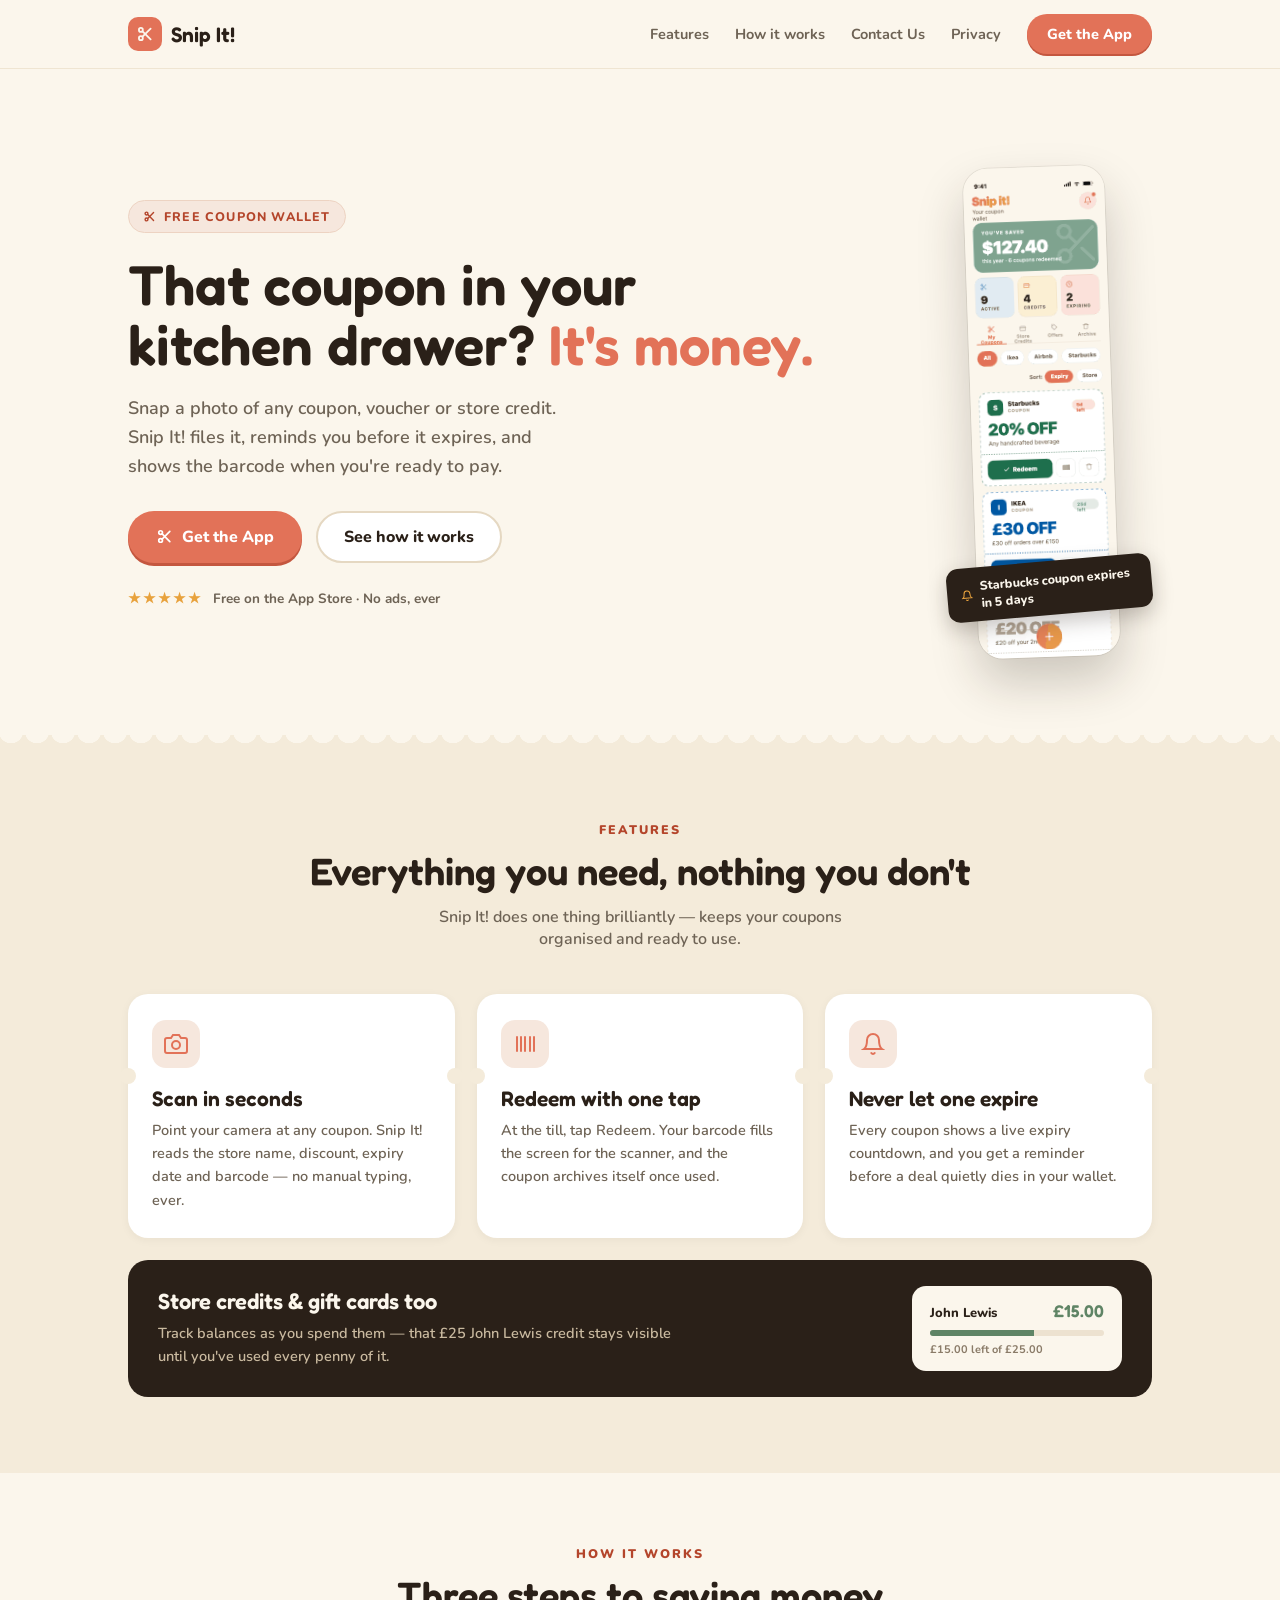
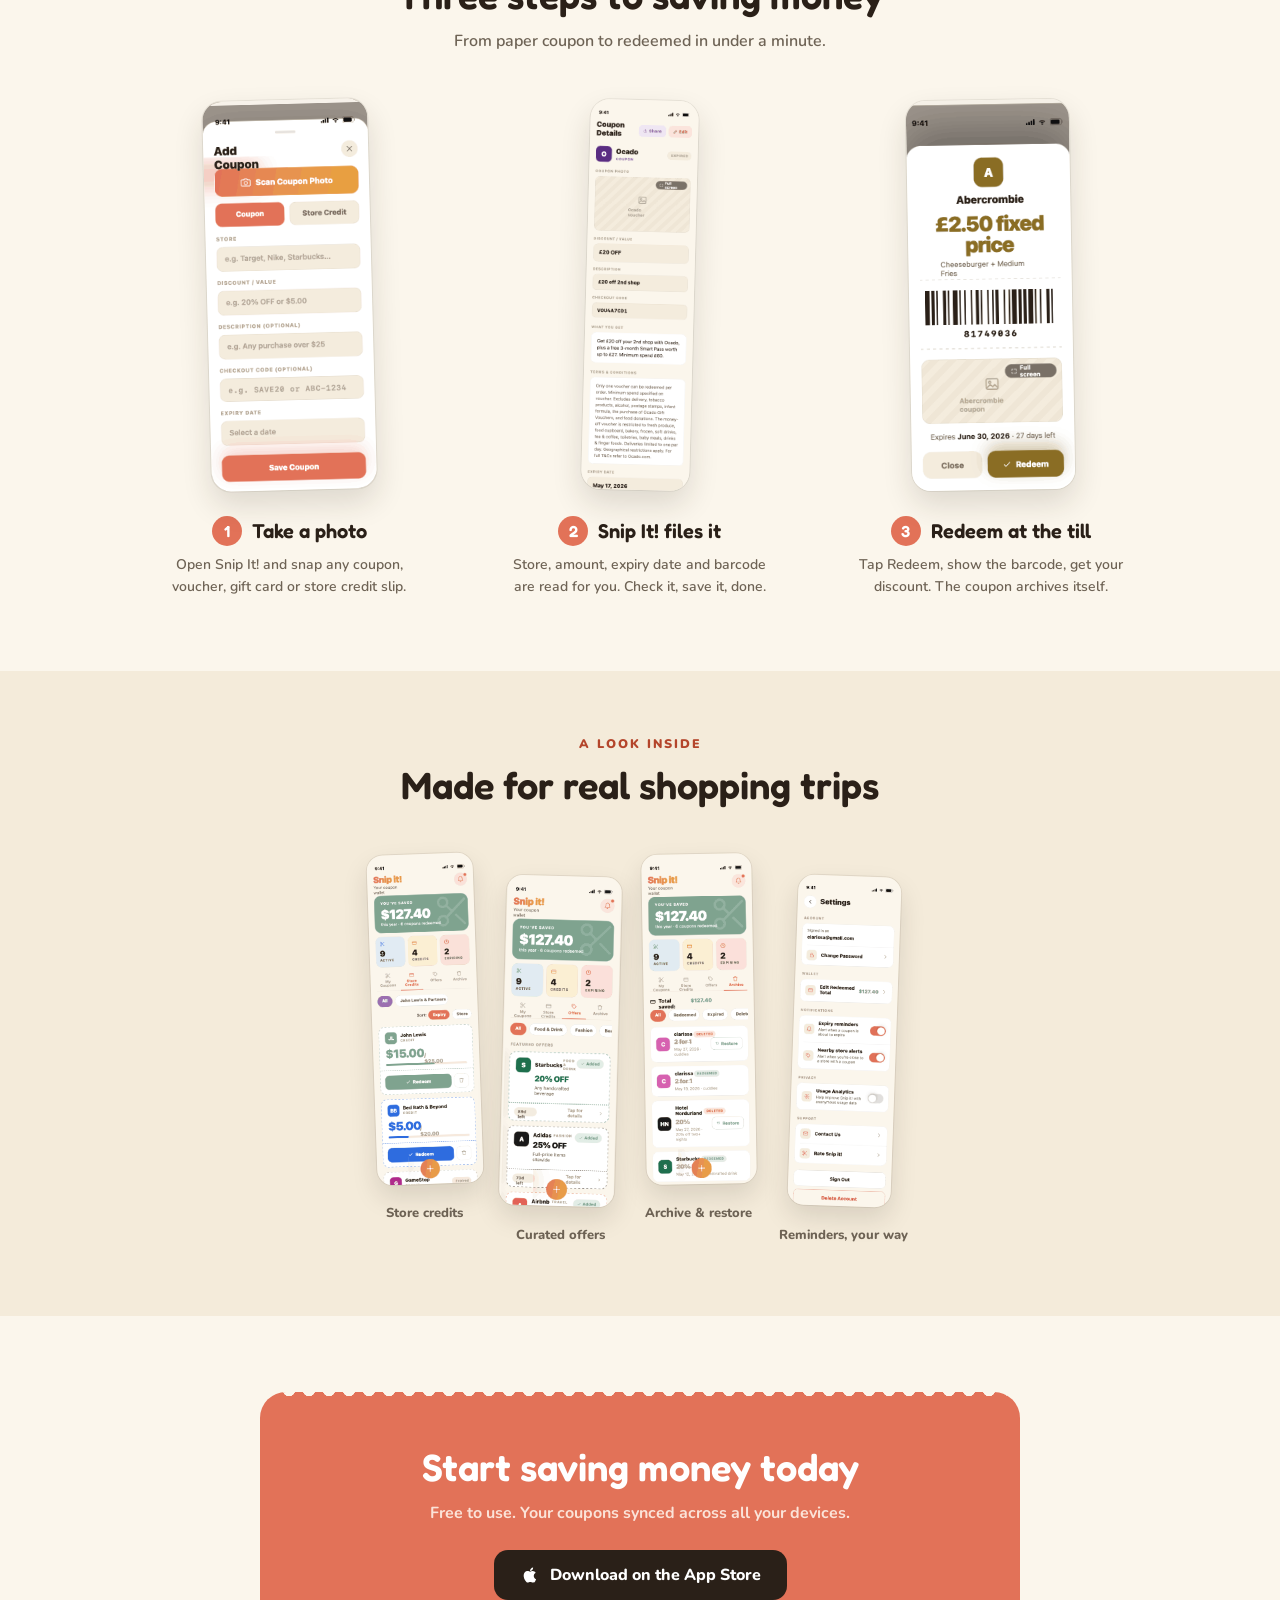
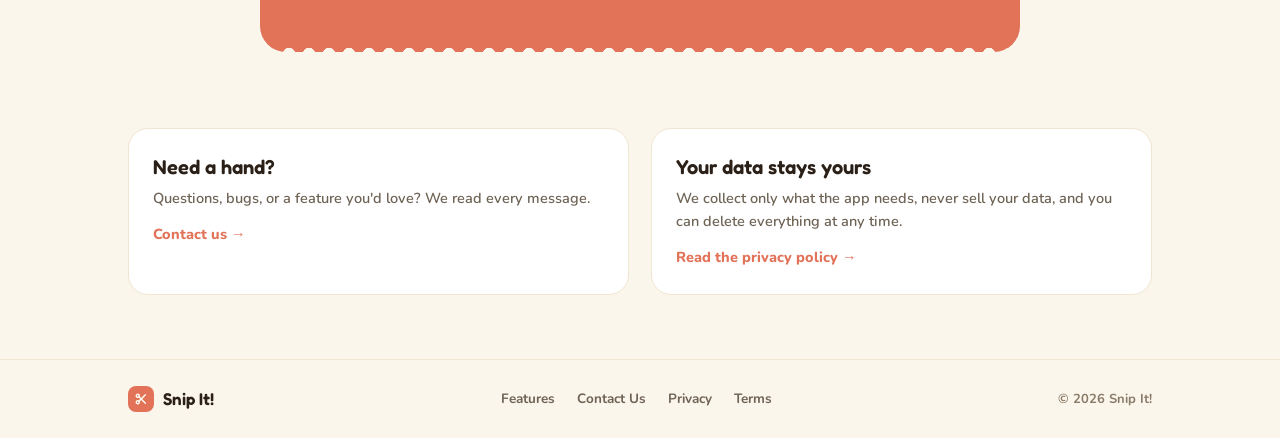
==== commit e6262355: "New homepage design, Contact Us form, and policy updates - Replace homepage with new coral/cream des" ====
--- a/index.html
+++ b/index.html
@@ -1,757 +1,316 @@
 <!DOCTYPE html>
 <html lang="en">
 <head>
-  <meta charset="UTF-8"/>
-  <meta name="viewport" content="width=device-width, initial-scale=1.0"/>
-  <title>Snip It! — Your Coupon Wallet</title>
-  <meta name="description" content="Snip It! is the smartest way to store, manage and redeem your coupons. Scan any coupon in seconds and never miss a deal again."/>
-  <link rel="preconnect" href="https://fonts.googleapis.com"/>
-  <link href="https://fonts.googleapis.com/css2?family=Fredoka+One&family=Nunito:wght@400;600;700;800;900&display=swap" rel="stylesheet"/>
-  <style>
-    *, *::before, *::after { box-sizing: border-box; margin: 0; padding: 0; }
-
-    :root {
-      --cream:      #FBF6EC;
-      --cream-dark: #F4ECDD;
-      --card:       #FFFFFF;
-      --coral:      #E27258;
-      --coral-soft: rgba(226,114,88,0.1);
-      --coral-grad: linear-gradient(100deg, #E27258 0%, #E8964E 55%, #E8A23D 100%);
-      --sage:       #5C7A6B;
-      --sage-soft:  rgba(92,122,107,0.12);
-      --ink:        #2A2018;
-      --ink-soft:   #7A6B5C;
-      --ink-faint:  #B5A595;
-      --line:       rgba(42,32,24,0.09);
-      --line2:      rgba(42,32,24,0.15);
-      --heading-font: 'Fredoka One', cursive;
-      --body-font:    'Nunito', sans-serif;
-    }
-
-    html { scroll-behavior: smooth; }
-
-    body {
-      background: var(--cream);
-      color: var(--ink);
-      font-family: var(--body-font);
-      line-height: 1.6;
-      overflow-x: hidden;
-    }
-
-    /* ── NAV ── */
-    nav {
-      position: fixed;
-      top: 0; left: 0; right: 0;
-      z-index: 100;
-      display: flex;
-      align-items: center;
-      justify-content: space-between;
-      padding: 0 2rem;
-      height: 64px;
-      background: rgba(251,246,236,0.92);
-      backdrop-filter: blur(14px);
-      border-bottom: 1px solid var(--line);
-    }
-
-    .nav-logo {
-      font-family: var(--heading-font);
-      font-size: 1.4rem;
-      color: var(--coral);
-      text-decoration: none;
-      white-space: nowrap;
-    }
-
-    .nav-links {
-      display: flex;
-      gap: 2rem;
-      list-style: none;
-      align-items: center;
-    }
-
-    .nav-links a {
-      color: var(--ink-soft);
-      text-decoration: none;
-      font-weight: 700;
-      font-size: 0.9rem;
-      transition: color 0.2s;
-    }
-
-    .nav-links a:hover { color: var(--ink); }
-
-    .btn-primary {
-      display: inline-block;
-      padding: 0.55rem 1.4rem;
-      background: var(--coral-grad);
-      color: #fff;
-      font-family: var(--body-font);
-      font-weight: 800;
-      font-size: 0.9rem;
-      border-radius: 999px;
-      text-decoration: none;
-      transition: opacity 0.2s, transform 0.2s;
-      border: none;
-      cursor: pointer;
-      box-shadow: 0 3px 12px rgba(226,114,88,0.3);
-    }
-
-    .btn-primary:hover { opacity: 0.88; transform: translateY(-1px); }
-
-    .btn-outline {
-      display: inline-block;
-      padding: 0.75rem 2rem;
-      background: transparent;
-      color: var(--ink-soft);
-      font-family: var(--body-font);
-      font-weight: 700;
-      font-size: 1rem;
-      border-radius: 999px;
-      text-decoration: none;
-      border: 2px solid var(--line2);
-      transition: border-color 0.2s, color 0.2s;
-    }
-
-    .btn-outline:hover { border-color: var(--coral); color: var(--coral); }
-
-    .btn-hero-primary {
-      display: inline-block;
-      padding: 0.9rem 2.2rem;
-      background: var(--coral-grad);
-      color: #fff;
-      font-family: var(--body-font);
-      font-weight: 800;
-      font-size: 1.05rem;
-      border-radius: 999px;
-      text-decoration: none;
-      transition: opacity 0.2s, transform 0.2s;
-      box-shadow: 0 6px 24px rgba(226,114,88,0.38);
-    }
-
-    .btn-hero-primary:hover { opacity: 0.88; transform: translateY(-2px); }
-
-    /* ── HERO ── */
-    #hero {
-      min-height: 100vh;
-      display: flex;
-      align-items: center;
-      padding: 80px 2rem 4rem;
-      max-width: 1200px;
-      margin: 0 auto;
-      gap: 4rem;
-    }
-
-    .hero-text { flex: 1; min-width: 0; }
-
-    .hero-eyebrow {
-      display: inline-block;
-      font-size: 0.8rem;
-      font-weight: 800;
-      letter-spacing: 0.12em;
-      text-transform: uppercase;
-      color: var(--coral);
-      background: var(--coral-soft);
-      border: 1px solid rgba(226,114,88,0.22);
-      border-radius: 999px;
-      padding: 0.3rem 0.9rem;
-      margin-bottom: 1.2rem;
-    }
-
-    .hero-headline {
-      font-family: var(--heading-font);
-      font-size: clamp(2.4rem, 6vw, 4rem);
-      line-height: 1.15;
-      margin-bottom: 1.2rem;
-      color: var(--ink);
-    }
-
-    .hero-headline span {
-      background: var(--coral-grad);
-      -webkit-background-clip: text;
-      -webkit-text-fill-color: transparent;
-      background-clip: text;
-    }
-
-    .hero-sub {
-      font-size: 1.1rem;
-      color: var(--ink-soft);
-      max-width: 520px;
-      margin-bottom: 2.2rem;
-      line-height: 1.7;
-    }
-
-    .hero-buttons {
-      display: flex;
-      gap: 1rem;
-      flex-wrap: wrap;
-      align-items: center;
-    }
-
-    /* ── PHONE MOCKUP ── */
-    .hero-phone {
-      flex: 0 0 auto;
-      display: flex;
-      align-items: center;
-      justify-content: center;
-    }
-
-    .phone-frame {
-      width: 240px;
-      height: 500px;
-      background: #fff;
-      border-radius: 40px;
-      border: 2px solid var(--line2);
-      box-shadow:
-        0 0 0 1px rgba(42,32,24,0.04),
-        0 24px 64px rgba(42,32,24,0.14),
-        inset 0 1px 0 rgba(255,255,255,0.9);
-      position: relative;
-      overflow: hidden;
-      padding: 16px 10px 14px;
-      display: flex;
-      flex-direction: column;
-    }
-
-    .phone-notch {
-      width: 72px;
-      height: 14px;
-      background: var(--cream);
-      border-radius: 0 0 12px 12px;
-      margin: 0 auto 10px;
-      flex-shrink: 0;
-    }
-
-    .phone-screen {
-      flex: 1;
-      background: var(--cream);
-      border-radius: 26px;
-      overflow: hidden;
-      display: flex;
-      flex-direction: column;
-      padding: 10px 8px 8px;
-      gap: 6px;
-    }
-
-    .phone-app-header {
-      display: flex;
-      align-items: center;
-      justify-content: space-between;
-      padding-bottom: 6px;
-      border-bottom: 1px solid var(--line);
-      margin-bottom: 2px;
-      flex-shrink: 0;
-    }
-
-    .phone-app-title {
-      font-family: var(--heading-font);
-      font-size: 0.85rem;
-      color: var(--coral);
-    }
-
-    .phone-gear {
-      width: 14px;
-      height: 14px;
-      border-radius: 50%;
-      background: var(--cream-dark);
-      border: 1px solid var(--line);
-    }
-
-    /* Savings hero mini */
-    .phone-savings {
-      background: var(--sage);
-      border-radius: 12px;
-      padding: 7px 9px;
-      flex-shrink: 0;
-    }
-    .phone-savings-label {
-      font-size: 0.42rem;
-      font-weight: 800;
-      letter-spacing: 0.1em;
-      text-transform: uppercase;
-      color: rgba(255,255,255,0.8);
-      font-family: var(--body-font);
-    }
-    .phone-savings-amount {
-      font-family: var(--heading-font);
-      font-size: 1.3rem;
-      color: #fff;
-      line-height: 1.1;
-    }
-    .phone-savings-sub {
-      font-size: 0.4rem;
-      color: rgba(255,255,255,0.75);
-      font-family: var(--body-font);
-    }
-
-    /* Mini coupon cards */
-    .mini-coupon {
-      border-radius: 10px;
-      padding: 7px 9px;
-      border: 1.5px dashed;
-      position: relative;
-      flex-shrink: 0;
-      background: #fff;
-    }
-
-    .mini-coupon-top {
-      display: flex;
-      justify-content: space-between;
-      align-items: flex-start;
-      margin-bottom: 3px;
-    }
-
-    .mini-store {
-      font-size: 0.58rem;
-      font-weight: 800;
-      font-family: var(--body-font);
-    }
-
-    .mini-expiry {
-      font-size: 0.42rem;
-      font-weight: 800;
-      font-family: var(--body-font);
-      padding: 1px 4px;
-      border-radius: 999px;
-    }
-
-    .mini-discount {
-      font-family: var(--heading-font);
-      font-size: 1.0rem;
-      line-height: 1;
-      margin-bottom: 2px;
-    }
-
-    .mini-desc {
-      font-size: 0.46rem;
-      color: var(--ink-soft);
-      font-family: var(--body-font);
-      margin-bottom: 5px;
-    }
-
-    .mini-perf {
-      height: 1px;
-      border-top: 1.5px dashed var(--line2);
-      margin: 0 -9px 5px;
-    }
-
-    .mini-redeem {
-      display: block;
-      width: 100%;
-      text-align: center;
-      font-size: 0.5rem;
-      font-weight: 800;
-      font-family: var(--body-font);
-      padding: 3px 0;
-      border-radius: 999px;
-      border: none;
-      cursor: default;
-      color: #fff;
-      background: var(--coral-grad);
-    }
-
-    /* card accent colours */
-    .mini-mc   { border-color: #E27258; }
-    .mini-mc .mini-store, .mini-mc .mini-discount { color: var(--coral); }
-    .mini-mc .mini-expiry { background: var(--coral-soft); color: var(--coral); }
-
-    .mini-nike { border-color: #5C7A6B; }
-    .mini-nike .mini-store, .mini-nike .mini-discount { color: var(--sage); }
-    .mini-nike .mini-expiry { background: var(--sage-soft); color: var(--sage); }
-
-    .mini-sbux { border-color: #00704A; }
-    .mini-sbux .mini-store, .mini-sbux .mini-discount { color: #00704A; }
-    .mini-sbux .mini-expiry { background: rgba(0,112,74,0.1); color: #00704A; }
-
-    /* ── SECTIONS ── */
-    section { padding: 6rem 2rem; }
-
-    .section-inner { max-width: 1100px; margin: 0 auto; }
-
-    .section-label {
-      font-size: 0.78rem;
-      font-weight: 800;
-      letter-spacing: 0.12em;
-      text-transform: uppercase;
-      color: var(--coral);
-      display: block;
-      text-align: center;
-      margin-bottom: 0.75rem;
-    }
-
-    .section-title {
-      font-family: var(--heading-font);
-      font-size: clamp(1.8rem, 4vw, 2.6rem);
-      text-align: center;
-      color: var(--ink);
-      margin-bottom: 1rem;
-      line-height: 1.2;
-    }
-
-    .section-sub {
-      text-align: center;
-      color: var(--ink-soft);
-      max-width: 540px;
-      margin: 0 auto 3.5rem;
-      font-size: 1.05rem;
-    }
-
-    /* ── FEATURES GRID ── */
-    #screenshots { background: var(--cream-dark); }
-
-    .features-grid {
-      display: grid;
-      grid-template-columns: repeat(3, 1fr);
-      gap: 1.5rem;
-    }
-
-    .feature-card {
-      background: var(--card);
-      border: 1px solid var(--line2);
-      border-radius: 22px;
-      padding: 2rem 1.75rem;
-      transition: border-color 0.25s, transform 0.25s, box-shadow 0.25s;
-    }
-
-    .feature-card:hover {
-      border-color: var(--coral);
-      transform: translateY(-4px);
-      box-shadow: 0 8px 32px rgba(226,114,88,0.12);
-    }
-
-    .feature-icon {
-      font-size: 2.4rem;
-      margin-bottom: 1rem;
-      display: block;
-    }
-
-    .feature-title {
-      font-family: var(--heading-font);
-      font-size: 1.3rem;
-      color: var(--ink);
-      margin-bottom: 0.6rem;
-    }
-
-    .feature-desc {
-      color: var(--ink-soft);
-      font-size: 0.95rem;
-      line-height: 1.65;
-    }
-
-    /* ── HOW IT WORKS ── */
-    #how { background: var(--cream); }
-
-    .steps-grid {
-      display: grid;
-      grid-template-columns: repeat(3, 1fr);
-      gap: 2rem;
-      position: relative;
-    }
-
-    .steps-grid::before {
-      content: '';
-      position: absolute;
-      top: 2.5rem;
-      left: calc(16.66% + 1rem);
-      right: calc(16.66% + 1rem);
-      height: 2px;
-      background: linear-gradient(90deg, transparent, var(--line2), var(--line2), transparent);
-    }
-
-    .step-card {
-      text-align: center;
-      padding: 2rem 1.5rem;
-      position: relative;
-    }
-
-    .step-num {
-      font-family: var(--heading-font);
-      font-size: 3rem;
-      line-height: 1;
-      background: var(--coral-grad);
-      -webkit-background-clip: text;
-      -webkit-text-fill-color: transparent;
-      background-clip: text;
-      margin-bottom: 1rem;
-      display: block;
-    }
-
-    .step-title {
-      font-family: var(--heading-font);
-      font-size: 1.2rem;
-      color: var(--ink);
-      margin-bottom: 0.6rem;
-    }
-
-    .step-desc {
-      color: var(--ink-soft);
-      font-size: 0.93rem;
-      line-height: 1.65;
-    }
-
-    /* ── CTA ── */
-    #cta {
-      background: var(--cream-dark);
-      text-align: center;
-    }
-
-    .cta-box {
-      background: var(--card);
-      border: 1px solid var(--line2);
-      border-radius: 28px;
-      padding: 4rem 2rem;
-      max-width: 640px;
-      margin: 0 auto;
-      position: relative;
-      overflow: hidden;
-      box-shadow: 0 8px 48px rgba(42,32,24,0.07);
-    }
-
-    .cta-box::before {
-      content: '';
-      position: absolute;
-      top: -80px; left: 50%; transform: translateX(-50%);
-      width: 400px; height: 400px;
-      background: radial-gradient(circle, rgba(226,114,88,0.08) 0%, transparent 70%);
-      pointer-events: none;
-    }
-
-    .cta-title {
-      font-family: var(--heading-font);
-      font-size: clamp(1.8rem, 4vw, 2.4rem);
-      color: var(--ink);
-      margin-bottom: 0.8rem;
-    }
-
-    .cta-sub {
-      color: var(--ink-soft);
-      font-size: 1rem;
-      margin-bottom: 2rem;
-    }
-
-    /* ── FOOTER ── */
-    footer {
-      background: var(--cream);
-      border-top: 1px solid var(--line2);
-      padding: 2.5rem 2rem;
-    }
-
-    .footer-inner {
-      max-width: 1100px;
-      margin: 0 auto;
-      display: flex;
-      align-items: center;
-      justify-content: space-between;
-      gap: 1.5rem;
-      flex-wrap: wrap;
-    }
-
-    .footer-logo {
-      font-family: var(--heading-font);
-      font-size: 1.2rem;
-      color: var(--coral);
-      text-decoration: none;
-    }
-
-    .footer-links {
-      display: flex;
-      gap: 1.5rem;
-      list-style: none;
-      flex-wrap: wrap;
-    }
-
-    .footer-links a {
-      color: var(--ink-soft);
-      text-decoration: none;
-      font-size: 0.88rem;
-      font-weight: 700;
-      transition: color 0.2s;
-    }
-
-    .footer-links a:hover { color: var(--coral); }
-
-    .footer-copy {
-      color: var(--ink-faint);
-      font-size: 0.85rem;
-    }
-
-    /* ── RESPONSIVE ── */
-    @media (max-width: 900px) {
-      .features-grid, .steps-grid { grid-template-columns: 1fr; }
-      .steps-grid::before { display: none; }
-      #hero { flex-direction: column; align-items: flex-start; gap: 2rem; text-align: left; }
-    }
-
-    @media (max-width: 768px) {
-      .hero-phone { display: none; }
-      .nav-links { display: none; }
-      nav { padding: 0 1.2rem; }
-      section { padding: 4rem 1.2rem; }
-      .footer-inner { flex-direction: column; text-align: center; }
-      .footer-links { justify-content: center; }
-    }
-
-    @media (min-width: 769px) { .hero-phone { display: flex; } }
-
-    @media (max-width: 480px) {
-      .hero-buttons { flex-direction: column; align-items: stretch; }
-      .btn-hero-primary, .btn-outline { text-align: center; }
-    }
-  </style>
+<meta charset="UTF-8">
+<meta name="viewport" content="width=device-width, initial-scale=1.0">
+<title>Snip It! — Your Coupon Wallet</title>
+<meta name="description" content="Snap a photo of any coupon, voucher or store credit. Snip It! files it, reminds you before it expires, and shows the barcode when you're ready to pay.">
+<link rel="preconnect" href="https://fonts.googleapis.com">
+<link rel="preconnect" href="https://fonts.gstatic.com" crossorigin>
+<link href="https://fonts.googleapis.com/css2?family=Fredoka:wght@500;600;700&family=Nunito:wght@400;600;700;800;900&display=swap" rel="stylesheet">
+<style>
+*{box-sizing:border-box}
+html{scroll-behavior:smooth}
+body{margin:0;background:#FBF6EC;font-family:'Nunito',sans-serif;color:#2A2018}
+a{text-decoration:none}
+h1,h2,h3{font-family:'Fredoka',sans-serif;font-weight:600}
+.wrap{max-width:1080px;margin:0 auto;padding-left:28px;padding-right:28px}
+
+/* NAV */
+.nav{position:sticky;top:0;z-index:50;background:rgba(251,246,236,.92);backdrop-filter:blur(8px);border-bottom:1px solid #EFE5D2}
+.nav-in{display:flex;align-items:center;justify-content:space-between;padding-top:14px;padding-bottom:14px}
+.brand{display:flex;align-items:center;gap:9px}
+.brand-tile{width:34px;height:34px;border-radius:10px;background:#E27258;display:flex;align-items:center;justify-content:center}
+.brand-name{font-family:'Fredoka',sans-serif;font-weight:600;font-size:21px;color:#2A2018}
+.nav-links{display:flex;align-items:center;gap:26px;font-weight:700;font-size:14.5px}
+.nav-links a{color:#6E6355}
+.nav-links a:hover{color:#E27258}
+.btn-primary{background:#E27258;color:#fff !important;border-radius:999px;padding:10px 20px;font-weight:800;box-shadow:0 2px 0 #C4573F}
+.btn-primary:hover{background:#D5644A;color:#fff}
+
+/* HERO */
+.hero{display:flex;gap:48px;align-items:center;padding-top:72px;padding-bottom:40px}
+.hero-copy{flex:1;min-width:0}
+.badge{display:inline-flex;align-items:center;gap:8px;background:#F6E7DD;border:1px solid #EDD3C2;color:#B4452B;border-radius:999px;padding:7px 14px;font-weight:800;font-size:12.5px;letter-spacing:1.2px}
+.hero h1{font-size:56px;line-height:1.06;margin:22px 0 0;text-wrap:balance}
+.hero h1 span{color:#E27258}
+.hero p{font-size:18px;line-height:1.6;color:#6E6355;margin:20px 0 0;max-width:460px;font-weight:600}
+.hero-ctas{display:flex;gap:14px;margin-top:30px;align-items:center;flex-wrap:wrap}
+.cta-main{display:inline-flex;align-items:center;gap:9px;background:#E27258;color:#fff;border-radius:999px;padding:15px 28px;font-weight:800;font-size:16px;box-shadow:0 3px 0 #C4573F}
+.cta-main:hover{background:#D5644A}
+.cta-ghost{border:2px solid #E5D8C2;color:#2A2018;border-radius:999px;padding:13px 26px;font-weight:800;font-size:16px;background:#fff}
+.cta-ghost:hover{border-color:#E27258;color:#E27258}
+.hero-trust{display:flex;align-items:center;gap:10px;margin-top:26px;font-weight:700;font-size:13.5px;color:#6E6355}
+.stars{color:#E8A23D;letter-spacing:2px}
+.hero-phone{flex:none;position:relative;padding:26px 40px 10px 10px}
+.hero-phone img{display:block;height:490px;width:auto;border-radius:24px;box-shadow:0 24px 48px rgba(42,32,24,.22),0 0 0 1px rgba(42,32,24,.08);position:relative;transform:rotate(-2deg)}
+.hero-pill{position:absolute;left:-14px;bottom:52px;background:#2A2018;color:#FBF6EC;border-radius:12px;padding:10px 14px;transform:rotate(-5deg);box-shadow:0 8px 20px rgba(42,32,24,.25);display:flex;align-items:center;gap:8px}
+.hero-pill span{font-weight:800;font-size:12.5px}
+
+/* SCALLOP */
+.scallop{height:22px;background:radial-gradient(circle at 11px -4px, #FBF6EC 12px, transparent 12.5px);background-size:26px 22px;background-repeat:repeat-x;background-color:#F4EBDA;margin-top:28px}
+
+/* SECTIONS */
+.sect-tan{background:#F4EBDA}
+.kicker{font-weight:900;font-size:12.5px;letter-spacing:2px;color:#B4452B}
+.sect-head{text-align:center}
+.sect-head h2{font-size:38px;margin:10px 0 0}
+.sect-head p{font-weight:600;font-size:16px;color:#6E6355;margin:12px auto 0;max-width:460px}
+
+/* FEATURES */
+#features{padding-top:64px;padding-bottom:76px;scroll-margin-top:70px}
+.feat-grid{display:grid;grid-template-columns:repeat(3,1fr);gap:22px;margin-top:44px}
+.feat{background:#fff;border-radius:20px;padding:26px 24px;box-shadow:0 2px 10px rgba(42,32,24,.05);position:relative}
+.feat .notch-l,.feat .notch-r{position:absolute;top:74px;width:16px;height:16px;border-radius:50%;background:#F4EBDA}
+.feat .notch-l{left:-8px}.feat .notch-r{right:-8px}
+.feat-icon{width:48px;height:48px;border-radius:14px;background:#F6E7DD;display:flex;align-items:center;justify-content:center}
+.feat h3{font-size:21px;margin:18px 0 0}
+.feat p{font-weight:600;font-size:14.5px;line-height:1.6;color:#6E6355;margin:8px 0 0}
+.callout{margin-top:22px;background:#2A2018;border-radius:20px;padding:26px 30px;display:flex;align-items:center;gap:26px;flex-wrap:wrap}
+.callout h3{font-size:22px;color:#FBF6EC;margin:0}
+.callout p{font-weight:600;font-size:14.5px;line-height:1.6;color:#C9B99F;margin:8px 0 0;max-width:520px}
+.credit-card{flex:none;background:#FBF6EC;border-radius:14px;padding:14px 18px;min-width:210px}
+.credit-top{display:flex;justify-content:space-between;align-items:baseline}
+.credit-top b{font-weight:800;font-size:13px}
+.credit-amt{font-family:'Fredoka',sans-serif;font-weight:600;font-size:17px;color:#5F8465}
+.credit-bar{margin-top:8px;height:6px;border-radius:3px;background:#EDE2D0;overflow:hidden}
+.credit-bar div{width:60%;height:100%;background:#5F8465}
+.credit-sub{font-weight:700;font-size:11px;color:#8A7B68;margin-top:6px}
+
+/* HOW */
+#how{padding-top:72px;padding-bottom:72px;scroll-margin-top:70px}
+.how-grid{display:grid;grid-template-columns:repeat(3,1fr);gap:28px;margin-top:48px;align-items:start}
+.how-step{text-align:center}
+.how-step img{height:390px;width:auto;border-radius:19px;box-shadow:0 14px 30px rgba(42,32,24,.14),0 0 0 1px rgba(42,32,24,.08)}
+.how-t{display:flex;align-items:center;justify-content:center;gap:10px;margin-top:20px}
+.how-n{width:30px;height:30px;border-radius:50%;background:#E27258;color:#fff;font-family:'Fredoka',sans-serif;font-weight:600;font-size:16px;display:inline-flex;align-items:center;justify-content:center;flex:none}
+.how-t h3{font-size:20px;margin:0}
+.how-step p{font-weight:600;font-size:14px;line-height:1.6;color:#6E6355;margin:8px auto 0;max-width:270px}
+
+/* INSIDE */
+.inside{padding-top:64px;padding-bottom:72px}
+.inside-row{display:flex;gap:26px;justify-content:center;align-items:flex-start;margin-top:46px;flex-wrap:wrap}
+.inside-item{text-align:center}
+.inside-item.drop{margin-top:22px}
+.inside-item img{height:330px;width:auto;border-radius:16px;box-shadow:0 12px 26px rgba(42,32,24,.13),0 0 0 1px rgba(42,32,24,.08)}
+.inside-item div{font-weight:800;font-size:13px;color:#6E6355;margin-top:14px}
+
+/* CTA */
+#get{padding-top:76px;padding-bottom:76px;scroll-margin-top:70px}
+.cta-box{max-width:760px;margin:0 auto;background:#E27258;border-radius:26px;padding:52px 40px;text-align:center;position:relative;overflow:hidden}
+.cta-box .scal-t,.cta-box .scal-b{position:absolute;left:0;right:0;height:9px}
+.cta-box .scal-t{top:-2px;background:radial-gradient(circle at 9px 0, #FBF6EC 6px, transparent 6.5px);background-size:20px 9px;background-repeat:repeat-x}
+.cta-box .scal-b{bottom:-2px;background:radial-gradient(circle at 9px 9px, #FBF6EC 6px, transparent 6.5px);background-size:20px 9px;background-repeat:repeat-x}
+.cta-box h2{font-size:38px;color:#fff;margin:0}
+.cta-box p{font-weight:700;font-size:16px;color:#FBE3D8;margin:12px 0 0}
+.appstore-btn{display:inline-flex;align-items:center;gap:10px;background:#2A2018;color:#fff;border-radius:14px;padding:14px 26px;font-weight:800;font-size:16px;margin-top:26px}
+.appstore-btn:hover{background:#191410}
+
+/* SUPPORT/PRIVACY */
+.cards2{display:grid;grid-template-columns:1fr 1fr;gap:22px;padding-bottom:64px}
+.card2{background:#fff;border:1px solid #EFE5D2;border-radius:20px;padding:26px 24px;scroll-margin-top:70px}
+.card2 h3{font-size:20px;margin:0}
+.card2 p{font-weight:600;font-size:14.5px;line-height:1.6;color:#6E6355;margin:8px 0 0}
+.card2 a{display:inline-block;margin-top:14px;font-weight:800;font-size:14.5px;color:#E27258}
+
+/* FOOTER */
+.footer{border-top:1px solid #EFE5D2}
+.footer-in{padding-top:26px;padding-bottom:26px;display:flex;align-items:center;justify-content:space-between;flex-wrap:wrap;gap:14px}
+.footer-links{display:flex;gap:22px;font-weight:700;font-size:13.5px}
+.footer-links a{color:#6E6355}
+.footer-links a:hover{color:#E27258}
+.copyright{font-weight:700;font-size:13px;color:#8A7B68}
+
+/* RESPONSIVE */
+@media (max-width: 900px){
+  .hero{flex-direction:column;padding-top:48px}
+  .hero h1{font-size:42px}
+  .hero-phone{padding:10px 20px}
+  .hero-phone img{height:420px}
+  .feat-grid,.how-grid{grid-template-columns:1fr;max-width:440px;margin-left:auto;margin-right:auto}
+  .how-grid{gap:44px}
+  .nav-links{gap:16px}
+  .nav-links a:not(.btn-primary){display:none}
+}
+@media (max-width: 640px){
+  .hero h1{font-size:34px}
+  .sect-head h2{font-size:29px}
+  .cta-box h2{font-size:29px}
+  .cards2{grid-template-columns:1fr}
+  .inside-item img{height:280px}
+  .hero-pill{left:0}
+}
+</style>
 </head>
 <body>
 
-<!-- ── NAV ── -->
-<nav>
-  <a href="index.html" class="nav-logo">✂ Snip It!</a>
-  <ul class="nav-links">
-    <li><a href="#screenshots">Features</a></li>
-    <li><a href="#how">How it works</a></li>
-    <li><a href="support.html">Support</a></li>
-    <li><a href="privacy.html">Privacy</a></li>
-    <li><a href="https://snipit.app" class="btn-primary">Get the App</a></li>
-  </ul>
+<nav class="nav">
+  <div class="wrap nav-in">
+    <a href="#top" class="brand">
+      <span class="brand-tile"><svg width="18" height="18" viewBox="0 0 24 24" fill="none" stroke="#FBF6EC" stroke-width="2.4" stroke-linecap="round"><circle cx="6.5" cy="6.5" r="2.6"/><circle cx="6.5" cy="17.5" r="2.6"/><path d="M8.7 8.4 19.5 19.2"/><path d="M8.7 15.6 19.5 4.8"/></svg></span>
+      <span class="brand-name">Snip It!</span>
+    </a>
+    <div class="nav-links">
+      <a href="#features">Features</a>
+      <a href="#how">How it works</a>
+      <a href="support.html">Contact Us</a>
+      <a href="privacy.html">Privacy</a>
+      <a href="#get" class="btn-primary">Get the App</a>
+    </div>
+  </div>
 </nav>
 
-<!-- ── HERO ── -->
-<section id="hero" style="padding-top:80px;">
-  <div class="hero-text">
-    <span class="hero-eyebrow">✂ Free coupon wallet</span>
-    <h1 class="hero-headline">Your coupons,<br/><span>always with you</span></h1>
-    <p class="hero-sub">Scan any coupon, voucher or store credit in seconds. Snip It! keeps them organised, reminds you before they expire, and shows the barcode when you're ready to pay.</p>
-    <div class="hero-buttons">
-      <a href="https://snipit.app" class="btn-hero-primary">✂ Get the App</a>
-      <a href="#screenshots" class="btn-outline">See it in action</a>
-    </div>
-  </div>
-
+<header id="top" class="wrap hero">
+  <div class="hero-copy">
+    <div class="badge">
+      <svg width="13" height="13" viewBox="0 0 24 24" fill="none" stroke="#B4452B" stroke-width="2.6" stroke-linecap="round"><circle cx="6.5" cy="6.5" r="2.6"/><circle cx="6.5" cy="17.5" r="2.6"/><path d="M8.7 8.4 19.5 19.2"/><path d="M8.7 15.6 19.5 4.8"/></svg>
+      FREE COUPON WALLET
+    </div>
+    <h1>That coupon in your kitchen drawer? <span>It's money.</span></h1>
+    <p>Snap a photo of any coupon, voucher or store credit. Snip It! files it, reminds you before it expires, and shows the barcode when you're ready to pay.</p>
+    <div class="hero-ctas">
+      <a href="#get" class="cta-main">
+        <svg width="17" height="17" viewBox="0 0 24 24" fill="none" stroke="#fff" stroke-width="2.4" stroke-linecap="round"><circle cx="6.5" cy="6.5" r="2.6"/><circle cx="6.5" cy="17.5" r="2.6"/><path d="M8.7 8.4 19.5 19.2"/><path d="M8.7 15.6 19.5 4.8"/></svg>
+        Get the App
+      </a>
+      <a href="#how" class="cta-ghost">See how it works</a>
+    </div>
+    <div class="hero-trust"><span class="stars">★★★★★</span> Free on the App Store · No ads, ever</div>
+  </div>
   <div class="hero-phone">
-    <div class="phone-frame">
-      <div class="phone-notch"></div>
-      <div class="phone-screen">
-
-        <div class="phone-app-header">
-          <div class="phone-app-title">✂ Snip It!</div>
-          <div class="phone-gear"></div>
-        </div>
-
-        <!-- Savings hero -->
-        <div class="phone-savings">
-          <div class="phone-savings-label">You've saved</div>
-          <div class="phone-savings-amount">$12.50</div>
-          <div class="phone-savings-sub">4 coupons redeemed</div>
-        </div>
-
-        <!-- McDonald's card -->
-        <div class="mini-coupon mini-mc">
-          <div class="mini-coupon-top">
-            <span class="mini-store">McDonald's</span>
-            <span class="mini-expiry">5d left</span>
-          </div>
-          <div class="mini-discount">£2.50 Fixed</div>
-          <div class="mini-desc">Cheeseburger + Fries</div>
-          <div class="mini-perf"></div>
-          <div class="mini-redeem">Redeem</div>
-        </div>
-
-        <!-- Nike card -->
-        <div class="mini-coupon mini-nike">
-          <div class="mini-coupon-top">
-            <span class="mini-store">Nike</span>
-            <span class="mini-expiry">18d left</span>
-          </div>
-          <div class="mini-discount">30% OFF</div>
-          <div class="mini-desc">Selected footwear</div>
-          <div class="mini-perf"></div>
-          <div class="mini-redeem">Redeem</div>
-        </div>
-
-        <!-- Starbucks card -->
-        <div class="mini-coupon mini-sbux">
-          <div class="mini-coupon-top">
-            <span class="mini-store">Starbucks</span>
-            <span class="mini-expiry">36d left</span>
-          </div>
-          <div class="mini-discount">$5.00</div>
-          <div class="mini-desc">Store credit</div>
-          <div class="mini-perf"></div>
-          <div class="mini-redeem">Redeem</div>
-        </div>
-
-      </div>
-    </div>
-  </div>
-</section>
-
-<!-- ── FEATURES ── -->
-<section id="screenshots">
-  <div class="section-inner">
-    <span class="section-label">Features</span>
-    <h2 class="section-title">Everything you need,<br/>nothing you don't</h2>
-    <p class="section-sub">Snip It! does one thing brilliantly — keeps your coupons organised and ready to use.</p>
-    <div class="features-grid">
-      <div class="feature-card">
-        <span class="feature-icon">📷</span>
-        <div class="feature-title">Scan in seconds</div>
-        <p class="feature-desc">Point your camera at any coupon. Our AI reads the store name, discount, expiry date and barcode — no manual typing, ever.</p>
-      </div>
-      <div class="feature-card">
-        <span class="feature-icon">🎯</span>
-        <div class="feature-title">Redeem with one tap</div>
-        <p class="feature-desc">At the till, tap Redeem. Your barcode fills the screen for the scanner. The coupon archives itself automatically once used.</p>
-      </div>
-      <div class="feature-card">
-        <span class="feature-icon">⏰</span>
-        <div class="feature-title">Never let one expire</div>
-        <p class="feature-desc">Every coupon shows a live expiry countdown. Urgent ones are highlighted so you never forget a deal sitting in your wallet.</p>
-      </div>
-    </div>
-  </div>
-</section>
-
-<!-- ── HOW IT WORKS ── -->
+    <img src="assets/screens/03-my-coupons.png" alt="Snip It! — My Coupons screen">
+    <div class="hero-pill">
+      <svg width="15" height="15" viewBox="0 0 24 24" fill="none" stroke="#E8A23D" stroke-width="2.2" stroke-linecap="round"><path d="M18 8a6 6 0 0 0-12 0c0 7-3 9-3 9h18s-3-2-3-9"/><path d="M13.7 21a2 2 0 0 1-3.4 0"/></svg>
+      <span>Starbucks coupon expires in 5 days</span>
+    </div>
+  </div>
+</header>
+
+<div class="scallop"></div>
+
+<section id="features" class="sect-tan">
+  <div class="wrap">
+    <div class="sect-head">
+      <div class="kicker">FEATURES</div>
+      <h2>Everything you need, nothing you don't</h2>
+      <p>Snip It! does one thing brilliantly — keeps your coupons organised and ready to use.</p>
+    </div>
+    <div class="feat-grid">
+      <div class="feat">
+        <div class="notch-l"></div><div class="notch-r"></div>
+        <div class="feat-icon"><svg width="24" height="24" viewBox="0 0 24 24" fill="none" stroke="#E27258" stroke-width="2"><path d="M23 19a2 2 0 0 1-2 2H3a2 2 0 0 1-2-2V8a2 2 0 0 1 2-2h4l2-3h6l2 3h4a2 2 0 0 1 2 2z"/><circle cx="12" cy="13" r="4"/></svg></div>
+        <h3>Scan in seconds</h3>
+        <p>Point your camera at any coupon. Snip It! reads the store name, discount, expiry date and barcode — no manual typing, ever.</p>
+      </div>
+      <div class="feat">
+        <div class="notch-l"></div><div class="notch-r"></div>
+        <div class="feat-icon"><svg width="24" height="24" viewBox="0 0 24 24" fill="none" stroke="#E27258" stroke-width="2" stroke-linecap="round"><path d="M4 5v14"/><path d="M8 5v14"/><path d="M12 5v14"/><path d="M17 5v14"/><path d="M21 5v14"/></svg></div>
+        <h3>Redeem with one tap</h3>
+        <p>At the till, tap Redeem. Your barcode fills the screen for the scanner, and the coupon archives itself once used.</p>
+      </div>
+      <div class="feat">
+        <div class="notch-l"></div><div class="notch-r"></div>
+        <div class="feat-icon"><svg width="24" height="24" viewBox="0 0 24 24" fill="none" stroke="#E27258" stroke-width="2" stroke-linecap="round"><path d="M18 8a6 6 0 0 0-12 0c0 7-3 9-3 9h18s-3-2-3-9"/><path d="M13.7 21a2 2 0 0 1-3.4 0"/></svg></div>
+        <h3>Never let one expire</h3>
+        <p>Every coupon shows a live expiry countdown, and you get a reminder before a deal quietly dies in your wallet.</p>
+      </div>
+    </div>
+    <div class="callout">
+      <div style="flex:1;min-width:260px">
+        <h3>Store credits &amp; gift cards too</h3>
+        <p>Track balances as you spend them — that £25 John Lewis credit stays visible until you've used every penny of it.</p>
+      </div>
+      <div class="credit-card">
+        <div class="credit-top"><b>John Lewis</b><span class="credit-amt">£15.00</span></div>
+        <div class="credit-bar"><div></div></div>
+        <div class="credit-sub">£15.00 left of £25.00</div>
+      </div>
+    </div>
+  </div>
+</section>
+
 <section id="how">
-  <div class="section-inner">
-    <span class="section-label">How it works</span>
-    <h2 class="section-title">Three steps to saving money</h2>
-    <p class="section-sub">From paper coupon to redeemed in under a minute.</p>
-    <div class="steps-grid">
-      <div class="step-card">
-        <span class="step-num">1</span>
-        <div class="step-title">Take a photo</div>
-        <p class="step-desc">Open Snip It! and tap the camera button. Take a photo of any coupon, voucher, gift card or store credit slip.</p>
-      </div>
-      <div class="step-card">
-        <span class="step-num">2</span>
-        <div class="step-title">AI does the work</div>
-        <p class="step-desc">Our AI extracts the store, discount amount, expiry date and barcode in seconds. Review and save with a single tap.</p>
-      </div>
-      <div class="step-card">
-        <span class="step-num">3</span>
-        <div class="step-title">Tap Redeem at the till</div>
-        <p class="step-desc">When you're ready to pay, open the coupon and tap Redeem. Show the barcode, get your discount — done.</p>
-      </div>
-    </div>
-  </div>
-</section>
-
-<!-- ── CTA ── -->
-<section id="cta">
-  <div class="cta-box">
-    <h2 class="cta-title">Start saving money today</h2>
-    <p class="cta-sub">Free to use. Your coupons synced across all your devices.</p>
-    <a href="https://snipit.app" class="btn-hero-primary">✂ Get the App</a>
-  </div>
-</section>
-
-<!-- ── FOOTER ── -->
-<footer>
-  <div class="footer-inner">
-    <a href="index.html" class="footer-logo">✂ Snip It!</a>
-    <ul class="footer-links">
-      <li><a href="#screenshots">Features</a></li>
-      <li><a href="support.html">Support</a></li>
-      <li><a href="privacy.html">Privacy</a></li>
-      <li><a href="terms.html">Terms</a></li>
-    </ul>
-    <span class="footer-copy">© 2026 Snip It!</span>
+  <div class="wrap">
+    <div class="sect-head">
+      <div class="kicker">HOW IT WORKS</div>
+      <h2>Three steps to saving money</h2>
+      <p>From paper coupon to redeemed in under a minute.</p>
+    </div>
+    <div class="how-grid">
+      <div class="how-step">
+        <img src="assets/screens/10-add-coupon.png" alt="Add coupon screen" style="transform:rotate(-1.5deg)">
+        <div class="how-t"><span class="how-n">1</span><h3>Take a photo</h3></div>
+        <p>Open Snip It! and snap any coupon, voucher, gift card or store credit slip.</p>
+      </div>
+      <div class="how-step">
+        <img src="assets/screens/09-coupon-details.png" alt="Coupon details screen" style="transform:rotate(1.5deg)">
+        <div class="how-t"><span class="how-n">2</span><h3>Snip It! files it</h3></div>
+        <p>Store, amount, expiry date and barcode are read for you. Check it, save it, done.</p>
+      </div>
+      <div class="how-step">
+        <img src="assets/screens/07-redeem-barcode.png" alt="Redeem barcode screen" style="transform:rotate(-1deg)">
+        <div class="how-t"><span class="how-n">3</span><h3>Redeem at the till</h3></div>
+        <p>Tap Redeem, show the barcode, get your discount. The coupon archives itself.</p>
+      </div>
+    </div>
+  </div>
+</section>
+
+<section class="sect-tan inside">
+  <div class="wrap">
+    <div class="sect-head">
+      <div class="kicker">A LOOK INSIDE</div>
+      <h2>Made for real shopping trips</h2>
+    </div>
+    <div class="inside-row">
+      <div class="inside-item"><img src="assets/screens/04-store-credits.png" alt="Store credits screen" style="transform:rotate(-2deg)"><div>Store credits</div></div>
+      <div class="inside-item drop"><img src="assets/screens/05-offers.png" alt="Offers screen" style="transform:rotate(1.5deg)"><div>Curated offers</div></div>
+      <div class="inside-item"><img src="assets/screens/06-archive.png" alt="Archive screen" style="transform:rotate(-1deg)"><div>Archive &amp; restore</div></div>
+      <div class="inside-item drop"><img src="assets/screens/11-settings.png" alt="Settings screen" style="transform:rotate(2deg)"><div>Reminders, your way</div></div>
+    </div>
+  </div>
+</section>
+
+<section id="get">
+  <div class="wrap">
+    <div class="cta-box">
+      <div class="scal-t"></div><div class="scal-b"></div>
+      <h2>Start saving money today</h2>
+      <p>Free to use. Your coupons synced across all your devices.</p>
+      <a class="appstore-btn" href="https://apps.apple.com/app/snip-it">
+        <svg width="20" height="20" viewBox="0 0 24 24" fill="#fff"><path d="M17.05 20.28c-.98.95-2.05.8-3.08.35-1.09-.46-2.09-.48-3.24 0-1.44.62-2.2.44-3.06-.35C2.79 15.25 3.51 7.59 9.05 7.31c1.35.07 2.29.74 3.08.8.88-.18 1.72-.86 3.06-.77 1.61.13 2.83.77 3.63 1.94-3.33 2-2.79 6.39.5 7.7-.61 1.6-1.4 3.19-2.27 4.3zM12.03 7.25c-.15-2.23 1.66-4.07 3.74-4.25.29 2.58-2.34 4.5-3.74 4.25z"/></svg>
+        Download on the App Store
+      </a>
+    </div>
+  </div>
+</section>
+
+<section class="wrap cards2">
+  <div class="card2">
+    <h3>Need a hand?</h3>
+    <p>Questions, bugs, or a feature you'd love? We read every message.</p>
+    <a href="support.html">Contact us →</a>
+  </div>
+  <div class="card2" id="privacy">
+    <h3>Your data stays yours</h3>
+    <p>We collect only what the app needs, never sell your data, and you can delete everything at any time.</p>
+    <a href="privacy.html">Read the privacy policy →</a>
+  </div>
+</section>
+
+<footer class="footer">
+  <div class="wrap footer-in">
+    <div class="brand">
+      <span class="brand-tile" style="width:26px;height:26px;border-radius:8px"><svg width="14" height="14" viewBox="0 0 24 24" fill="none" stroke="#FBF6EC" stroke-width="2.6" stroke-linecap="round"><circle cx="6.5" cy="6.5" r="2.6"/><circle cx="6.5" cy="17.5" r="2.6"/><path d="M8.7 8.4 19.5 19.2"/><path d="M8.7 15.6 19.5 4.8"/></svg></span>
+      <span class="brand-name" style="font-size:17px">Snip It!</span>
+    </div>
+    <div class="footer-links">
+      <a href="#features">Features</a>
+      <a href="support.html">Contact Us</a>
+      <a href="privacy.html">Privacy</a>
+      <a href="terms.html">Terms</a>
+    </div>
+    <div class="copyright">© 2026 Snip It!</div>
   </div>
 </footer>
 
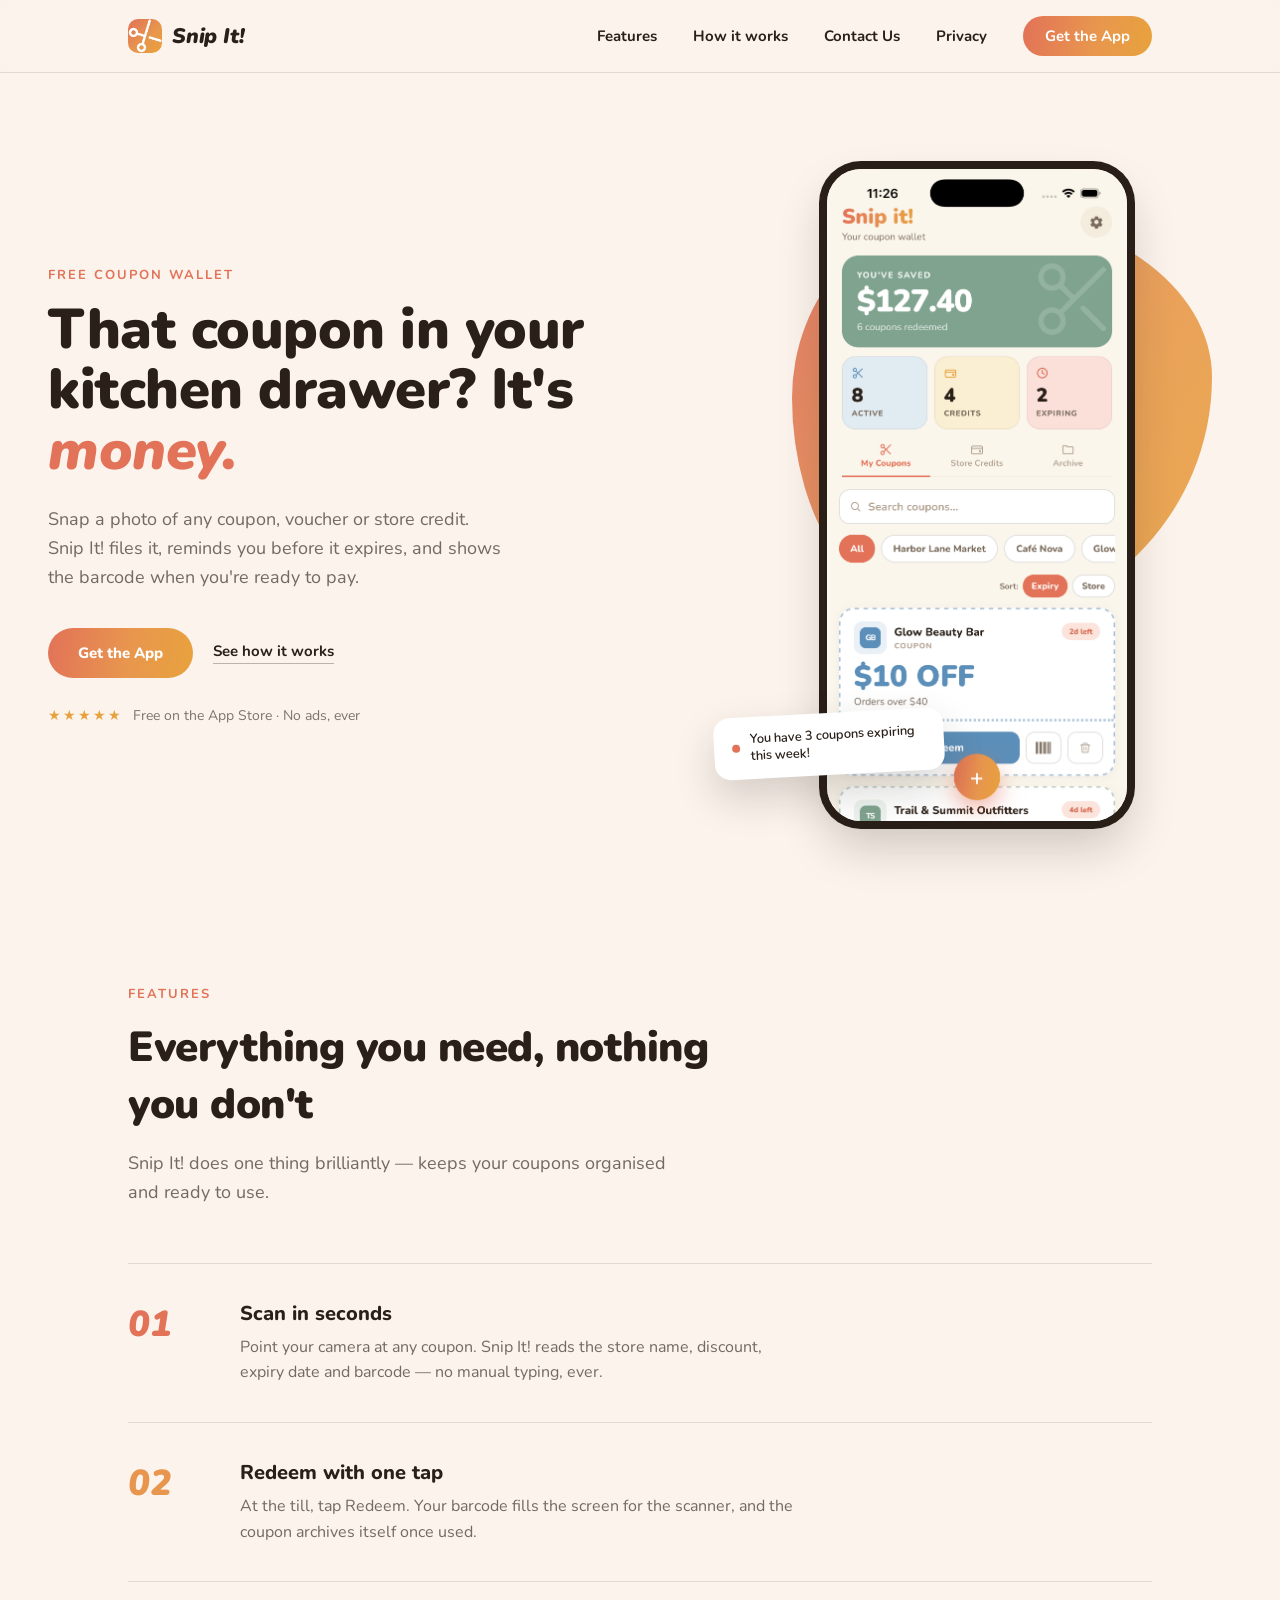
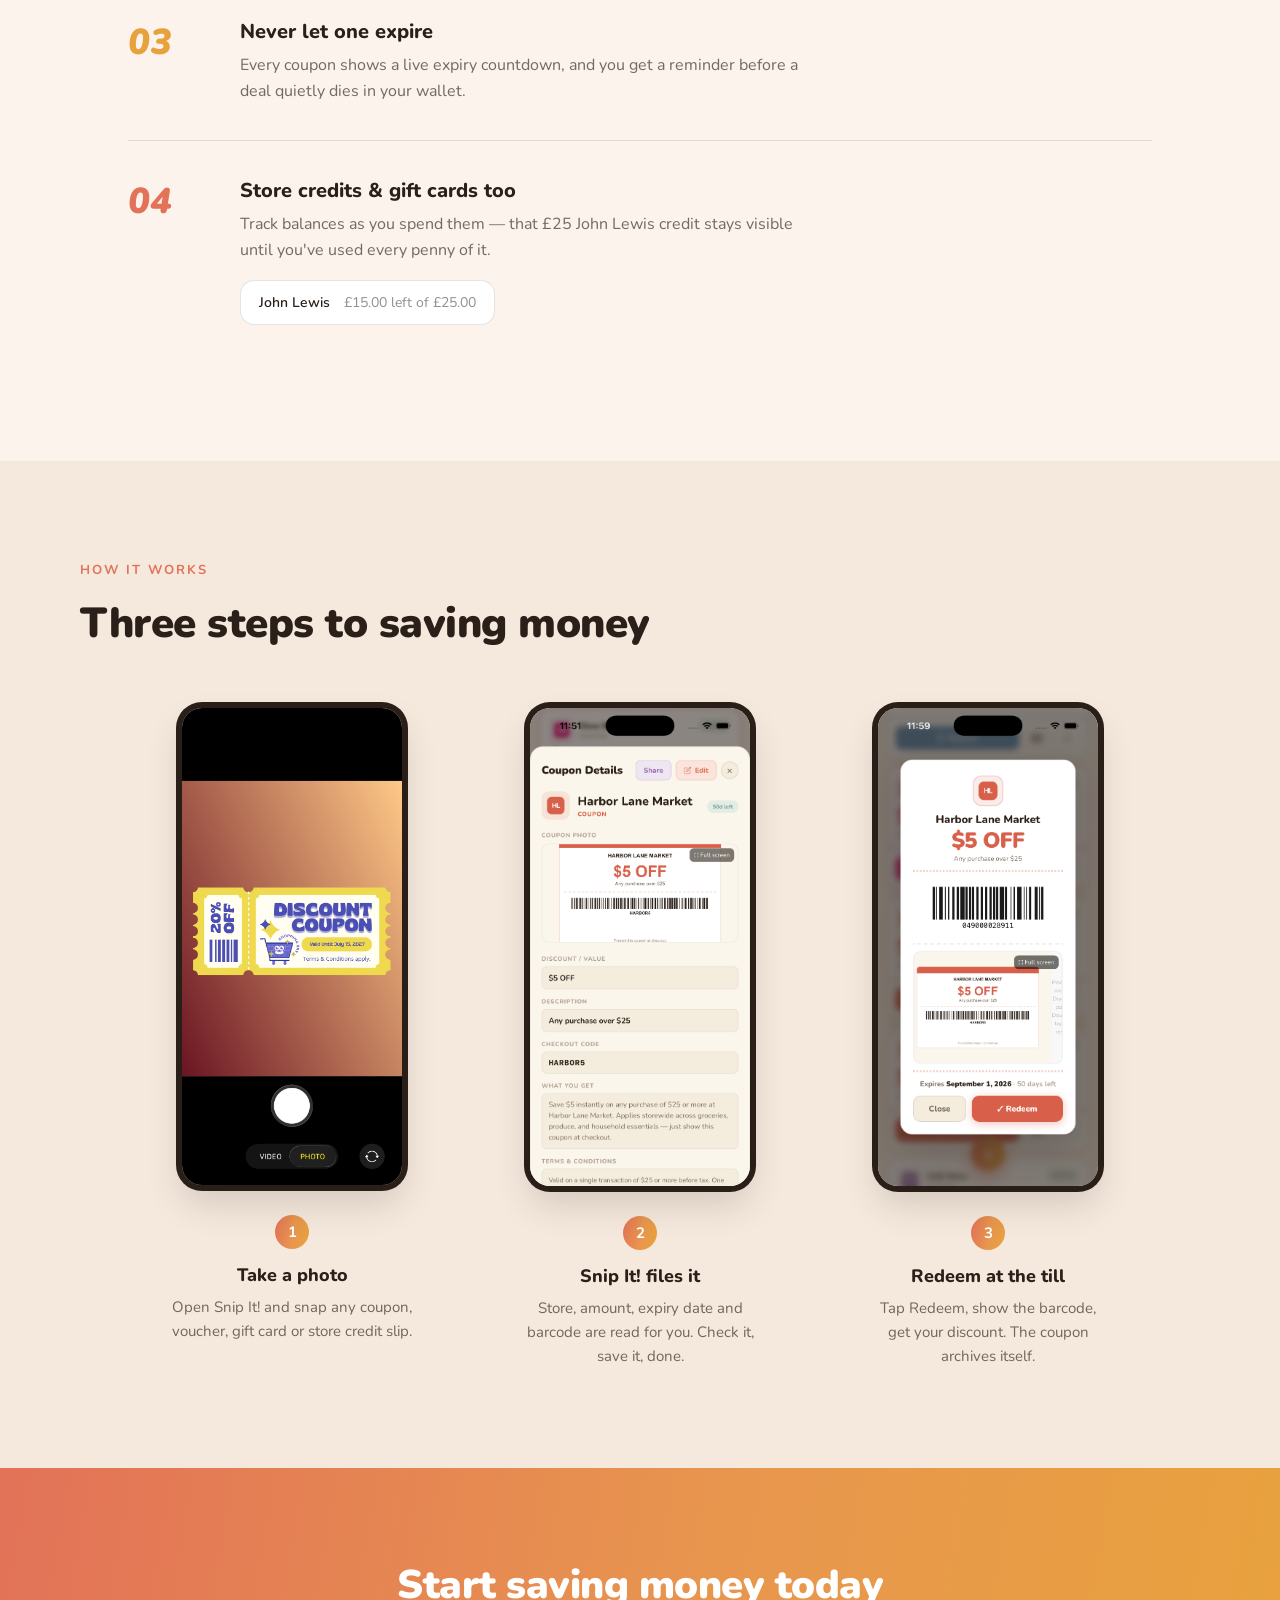
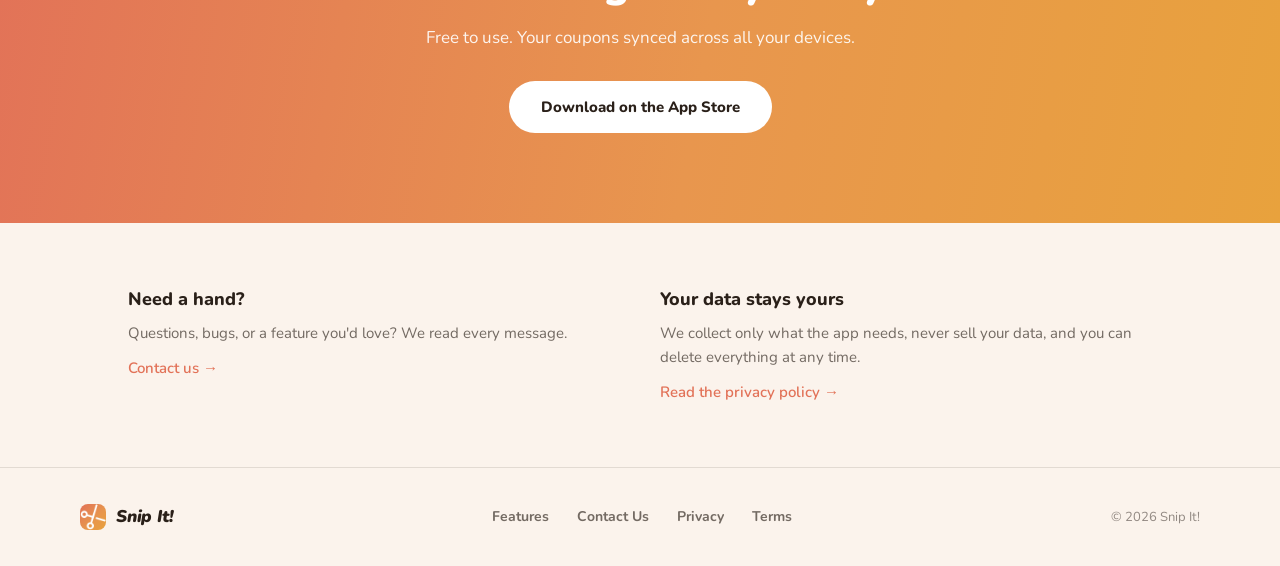
==== commit 7264112b: "Rebuild Home, Contact, and Privacy pages from new design handoff New coral-to-gold brand system, Nun" ====
--- a/index.html
+++ b/index.html
@@ -7,303 +7,231 @@
 <meta name="description" content="Snap a photo of any coupon, voucher or store credit. Snip It! files it, reminds you before it expires, and shows the barcode when you're ready to pay.">
 <link rel="preconnect" href="https://fonts.googleapis.com">
 <link rel="preconnect" href="https://fonts.gstatic.com" crossorigin>
-<link href="https://fonts.googleapis.com/css2?family=Fredoka:wght@500;600;700&family=Nunito:wght@400;600;700;800;900&display=swap" rel="stylesheet">
+<link href="https://fonts.googleapis.com/css2?family=Nunito:ital,wght@0,400;0,600;0,700;0,800;0,900;1,600;1,900&display=swap" rel="stylesheet">
+<link rel="stylesheet" href="assets/redesign/style.css">
 <style>
-*{box-sizing:border-box}
-html{scroll-behavior:smooth}
-body{margin:0;background:#FBF6EC;font-family:'Nunito',sans-serif;color:#2A2018}
-a{text-decoration:none}
-h1,h2,h3{font-family:'Fredoka',sans-serif;font-weight:600}
-.wrap{max-width:1080px;margin:0 auto;padding-left:28px;padding-right:28px}
-
-/* NAV */
-.nav{position:sticky;top:0;z-index:50;background:rgba(251,246,236,.92);backdrop-filter:blur(8px);border-bottom:1px solid #EFE5D2}
-.nav-in{display:flex;align-items:center;justify-content:space-between;padding-top:14px;padding-bottom:14px}
-.brand{display:flex;align-items:center;gap:9px}
-.brand-tile{width:34px;height:34px;border-radius:10px;background:#E27258;display:flex;align-items:center;justify-content:center}
-.brand-name{font-family:'Fredoka',sans-serif;font-weight:600;font-size:21px;color:#2A2018}
-.nav-links{display:flex;align-items:center;gap:26px;font-weight:700;font-size:14.5px}
-.nav-links a{color:#6E6355}
-.nav-links a:hover{color:#E27258}
-.btn-primary{background:#E27258;color:#fff !important;border-radius:999px;padding:10px 20px;font-weight:800;box-shadow:0 2px 0 #C4573F}
-.btn-primary:hover{background:#D5644A;color:#fff}
-
 /* HERO */
-.hero{display:flex;gap:48px;align-items:center;padding-top:72px;padding-bottom:40px}
-.hero-copy{flex:1;min-width:0}
-.badge{display:inline-flex;align-items:center;gap:8px;background:#F6E7DD;border:1px solid #EDD3C2;color:#B4452B;border-radius:999px;padding:7px 14px;font-weight:800;font-size:12.5px;letter-spacing:1.2px}
-.hero h1{font-size:56px;line-height:1.06;margin:22px 0 0;text-wrap:balance}
-.hero h1 span{color:#E27258}
-.hero p{font-size:18px;line-height:1.6;color:#6E6355;margin:20px 0 0;max-width:460px;font-weight:600}
-.hero-ctas{display:flex;gap:14px;margin-top:30px;align-items:center;flex-wrap:wrap}
-.cta-main{display:inline-flex;align-items:center;gap:9px;background:#E27258;color:#fff;border-radius:999px;padding:15px 28px;font-weight:800;font-size:16px;box-shadow:0 3px 0 #C4573F}
-.cta-main:hover{background:#D5644A}
-.cta-ghost{border:2px solid #E5D8C2;color:#2A2018;border-radius:999px;padding:13px 26px;font-weight:800;font-size:16px;background:#fff}
-.cta-ghost:hover{border-color:#E27258;color:#E27258}
-.hero-trust{display:flex;align-items:center;gap:10px;margin-top:26px;font-weight:700;font-size:13.5px;color:#6E6355}
-.stars{color:#E8A23D;letter-spacing:2px}
-.hero-phone{flex:none;position:relative;padding:26px 40px 10px 10px}
-.hero-phone img{display:block;height:490px;width:auto;border-radius:24px;box-shadow:0 24px 48px rgba(42,32,24,.22),0 0 0 1px rgba(42,32,24,.08);position:relative;transform:rotate(-2deg)}
-.hero-pill{position:absolute;left:-14px;bottom:52px;background:#2A2018;color:#FBF6EC;border-radius:12px;padding:10px 14px;transform:rotate(-5deg);box-shadow:0 8px 20px rgba(42,32,24,.25);display:flex;align-items:center;gap:8px}
-.hero-pill span{font-weight:800;font-size:12.5px}
-
-/* SCALLOP */
-.scallop{height:22px;background:radial-gradient(circle at 11px -4px, #FBF6EC 12px, transparent 12.5px);background-size:26px 22px;background-repeat:repeat-x;background-color:#F4EBDA;margin-top:28px}
-
-/* SECTIONS */
-.sect-tan{background:#F4EBDA}
-.kicker{font-weight:900;font-size:12.5px;letter-spacing:2px;color:#B4452B}
-.sect-head{text-align:center}
-.sect-head h2{font-size:38px;margin:10px 0 0}
-.sect-head p{font-weight:600;font-size:16px;color:#6E6355;margin:12px auto 0;max-width:460px}
+.hero { padding: 96px 48px 64px; display: flex; flex-wrap: wrap; gap: 64px; align-items: center; max-width: 1280px; margin: 0 auto; }
+.hero-copy { flex: 1 1 480px; min-width: 320px; }
+.hero-copy h1 { font-family: var(--font); font-weight: 900; font-size: 56px; line-height: 1.08; letter-spacing: -0.5px; margin: 0 0 24px; max-width: 620px; }
+.hero-copy h1 em { font-style: italic; color: var(--coral); }
+.hero-copy p.lede { font-size: 18px; line-height: 1.6; color: var(--ink-soft); max-width: 460px; margin: 0 0 36px; }
+.hero-ctas { display: flex; align-items: center; gap: 20px; flex-wrap: wrap; margin-bottom: 28px; }
+.hero-trust { display: flex; align-items: center; gap: 10px; font-size: 14px; color: rgba(42,32,25,0.6); }
+.stars { color: var(--gold); letter-spacing: 2px; }
+
+.hero-art { flex: 1 1 380px; min-width: 300px; position: relative; display: flex; justify-content: center; min-height: 560px; }
+.hero-blob {
+  position: absolute; width: 420px; height: 420px; top: 40px; right: 20px;
+  border-radius: 42% 58% 61% 39% / 45% 40% 60% 55%;
+  background: linear-gradient(120deg, var(--coral) 0%, var(--amber) 55%, var(--gold) 100%);
+  opacity: 0.9;
+}
+.hero-phone { position: relative; z-index: 2; }
+.hero-phone img {
+  display: block; width: 300px; height: auto; border-radius: 34px;
+  box-shadow: 0 24px 48px rgba(42,32,25,0.22), 0 0 0 8px #2A2019;
+}
+.hero-note {
+  position: absolute; bottom: 46px; left: -8px; z-index: 3;
+  background: #fff; border-radius: 16px; box-shadow: 0 18px 40px rgba(42,32,25,0.18);
+  padding: 14px 18px; display: flex; align-items: center; gap: 10px;
+  transform: rotate(-3deg); max-width: 230px;
+}
+.hero-note .dot { width: 8px; height: 8px; border-radius: 999px; background: var(--coral); flex-shrink: 0; }
+.hero-note span { font-size: 13px; font-weight: 600; color: var(--ink); line-height: 1.3; }
 
 /* FEATURES */
-#features{padding-top:64px;padding-bottom:76px;scroll-margin-top:70px}
-.feat-grid{display:grid;grid-template-columns:repeat(3,1fr);gap:22px;margin-top:44px}
-.feat{background:#fff;border-radius:20px;padding:26px 24px;box-shadow:0 2px 10px rgba(42,32,24,.05);position:relative}
-.feat .notch-l,.feat .notch-r{position:absolute;top:74px;width:16px;height:16px;border-radius:50%;background:#F4EBDA}
-.feat .notch-l{left:-8px}.feat .notch-r{right:-8px}
-.feat-icon{width:48px;height:48px;border-radius:14px;background:#F6E7DD;display:flex;align-items:center;justify-content:center}
-.feat h3{font-size:21px;margin:18px 0 0}
-.feat p{font-weight:600;font-size:14.5px;line-height:1.6;color:#6E6355;margin:8px 0 0}
-.callout{margin-top:22px;background:#2A2018;border-radius:20px;padding:26px 30px;display:flex;align-items:center;gap:26px;flex-wrap:wrap}
-.callout h3{font-size:22px;color:#FBF6EC;margin:0}
-.callout p{font-weight:600;font-size:14.5px;line-height:1.6;color:#C9B99F;margin:8px 0 0;max-width:520px}
-.credit-card{flex:none;background:#FBF6EC;border-radius:14px;padding:14px 18px;min-width:210px}
-.credit-top{display:flex;justify-content:space-between;align-items:baseline}
-.credit-top b{font-weight:800;font-size:13px}
-.credit-amt{font-family:'Fredoka',sans-serif;font-weight:600;font-size:17px;color:#5F8465}
-.credit-bar{margin-top:8px;height:6px;border-radius:3px;background:#EDE2D0;overflow:hidden}
-.credit-bar div{width:60%;height:100%;background:#5F8465}
-.credit-sub{font-weight:700;font-size:11px;color:#8A7B68;margin-top:6px}
-
-/* HOW */
-#how{padding-top:72px;padding-bottom:72px;scroll-margin-top:70px}
-.how-grid{display:grid;grid-template-columns:repeat(3,1fr);gap:28px;margin-top:48px;align-items:start}
-.how-step{text-align:center}
-.how-step img{height:390px;width:auto;border-radius:19px;box-shadow:0 14px 30px rgba(42,32,24,.14),0 0 0 1px rgba(42,32,24,.08)}
-.how-t{display:flex;align-items:center;justify-content:center;gap:10px;margin-top:20px}
-.how-n{width:30px;height:30px;border-radius:50%;background:#E27258;color:#fff;font-family:'Fredoka',sans-serif;font-weight:600;font-size:16px;display:inline-flex;align-items:center;justify-content:center;flex:none}
-.how-t h3{font-size:20px;margin:0}
-.how-step p{font-weight:600;font-size:14px;line-height:1.6;color:#6E6355;margin:8px auto 0;max-width:270px}
-
-/* INSIDE */
-.inside{padding-top:64px;padding-bottom:72px}
-.inside-row{display:flex;gap:26px;justify-content:center;align-items:flex-start;margin-top:46px;flex-wrap:wrap}
-.inside-item{text-align:center}
-.inside-item.drop{margin-top:22px}
-.inside-item img{height:330px;width:auto;border-radius:16px;box-shadow:0 12px 26px rgba(42,32,24,.13),0 0 0 1px rgba(42,32,24,.08)}
-.inside-item div{font-weight:800;font-size:13px;color:#6E6355;margin-top:14px}
-
-/* CTA */
-#get{padding-top:76px;padding-bottom:76px;scroll-margin-top:70px}
-.cta-box{max-width:760px;margin:0 auto;background:#E27258;border-radius:26px;padding:52px 40px;text-align:center;position:relative;overflow:hidden}
-.cta-box .scal-t,.cta-box .scal-b{position:absolute;left:0;right:0;height:9px}
-.cta-box .scal-t{top:-2px;background:radial-gradient(circle at 9px 0, #FBF6EC 6px, transparent 6.5px);background-size:20px 9px;background-repeat:repeat-x}
-.cta-box .scal-b{bottom:-2px;background:radial-gradient(circle at 9px 9px, #FBF6EC 6px, transparent 6.5px);background-size:20px 9px;background-repeat:repeat-x}
-.cta-box h2{font-size:38px;color:#fff;margin:0}
-.cta-box p{font-weight:700;font-size:16px;color:#FBE3D8;margin:12px 0 0}
-.appstore-btn{display:inline-flex;align-items:center;gap:10px;background:#2A2018;color:#fff;border-radius:14px;padding:14px 26px;font-weight:800;font-size:16px;margin-top:26px}
-.appstore-btn:hover{background:#191410}
-
-/* SUPPORT/PRIVACY */
-.cards2{display:grid;grid-template-columns:1fr 1fr;gap:22px;padding-bottom:64px}
-.card2{background:#fff;border:1px solid #EFE5D2;border-radius:20px;padding:26px 24px;scroll-margin-top:70px}
-.card2 h3{font-size:20px;margin:0}
-.card2 p{font-weight:600;font-size:14.5px;line-height:1.6;color:#6E6355;margin:8px 0 0}
-.card2 a{display:inline-block;margin-top:14px;font-weight:800;font-size:14.5px;color:#E27258}
-
-/* FOOTER */
-.footer{border-top:1px solid #EFE5D2}
-.footer-in{padding-top:26px;padding-bottom:26px;display:flex;align-items:center;justify-content:space-between;flex-wrap:wrap;gap:14px}
-.footer-links{display:flex;gap:22px;font-weight:700;font-size:13.5px}
-.footer-links a{color:#6E6355}
-.footer-links a:hover{color:#E27258}
-.copyright{font-weight:700;font-size:13px;color:#8A7B68}
-
-/* RESPONSIVE */
-@media (max-width: 900px){
-  .hero{flex-direction:column;padding-top:48px}
-  .hero h1{font-size:42px}
-  .hero-phone{padding:10px 20px}
-  .hero-phone img{height:420px}
-  .feat-grid,.how-grid{grid-template-columns:1fr;max-width:440px;margin-left:auto;margin-right:auto}
-  .how-grid{gap:44px}
-  .nav-links{gap:16px}
-  .nav-links a:not(.btn-primary){display:none}
-}
-@media (max-width: 640px){
-  .hero h1{font-size:34px}
-  .sect-head h2{font-size:29px}
-  .cta-box h2{font-size:29px}
-  .cards2{grid-template-columns:1fr}
-  .inside-item img{height:280px}
-  .hero-pill{left:0}
+#features { padding: 100px 48px; max-width: 1120px; margin: 0 auto; }
+#features h2 { font-family: var(--font); font-weight: 900; font-size: 42px; letter-spacing: -0.5px; margin: 0 0 16px; max-width: 640px; }
+#features > .wrap-p { font-size: 18px; line-height: 1.6; color: var(--ink-soft); max-width: 560px; margin: 0; }
+.feat-list { margin-top: 56px; border-top: 1px solid var(--line2); }
+.feat-row { display: flex; gap: 32px; padding: 36px 0; border-bottom: 1px solid var(--line2); }
+.feat-num { flex: 0 0 80px; font-family: var(--font); font-style: italic; font-weight: 900; font-size: 36px; }
+.feat-body { flex: 1; min-width: 260px; }
+.feat-body .t { font-size: 20px; font-weight: 800; margin-bottom: 8px; }
+.feat-body p { font-size: 16px; line-height: 1.6; color: var(--ink-soft); max-width: 560px; margin: 0; }
+.credit-chip {
+  display: inline-flex; align-items: center; gap: 14px; background: #fff;
+  border-radius: 14px; padding: 12px 18px; border: 1px solid var(--line2); margin-top: 16px;
+}
+.credit-chip .store { font-size: 14px; font-weight: 600; }
+.credit-chip .bal { font-size: 14px; color: var(--ink-faint); }
+
+/* HOW IT WORKS */
+#how { padding: 100px 48px; background: var(--cream-dark); }
+#how h2 { font-family: var(--font); font-weight: 900; font-size: 42px; letter-spacing: -0.5px; margin: 0 0 56px; max-width: 640px; }
+.how-grid { display: flex; flex-wrap: wrap; gap: 48px; justify-content: center; max-width: 1120px; margin: 0 auto; }
+.how-step { flex: 1 1 260px; min-width: 240px; max-width: 300px; text-align: center; }
+.how-step img {
+  width: 100%; max-width: 220px; border-radius: 20px; margin-bottom: 24px;
+  box-shadow: 0 18px 36px rgba(42,32,25,0.16), 0 0 0 6px #2A2019;
+}
+.how-badge {
+  width: 34px; height: 34px; border-radius: 999px; background: var(--grad); color: #fff;
+  font-weight: 700; font-size: 15px; display: flex; align-items: center; justify-content: center;
+  margin: 0 auto 14px;
+}
+.how-step .t { font-size: 18px; font-weight: 800; margin-bottom: 8px; }
+.how-step p { font-size: 15px; line-height: 1.6; color: var(--ink-soft); margin: 0 auto; max-width: 240px; }
+
+/* CTA BAND */
+.cta-band { background: var(--grad); padding: 90px 48px; text-align: center; color: #fff; }
+.cta-band h2 { font-family: var(--font); font-weight: 900; font-size: 40px; letter-spacing: -0.5px; margin: 0 0 14px; }
+.cta-band p { font-size: 17px; color: rgba(255,255,255,0.9); margin: 0 0 32px; }
+
+/* FOOTER LINKS SECTION */
+.foot-links { padding: 64px 48px; max-width: 1120px; margin: 0 auto; display: flex; gap: 40px; flex-wrap: wrap; }
+.foot-links > div { flex: 1 1 320px; }
+.foot-links .t { font-size: 18px; font-weight: 800; margin-bottom: 10px; }
+.foot-links p { font-size: 15px; line-height: 1.6; color: var(--ink-soft); margin: 0 0 12px; }
+.foot-links a { font-size: 15px; font-weight: 600; }
+
+@media (max-width: 900px) {
+  .hero { padding-top: 48px; flex-direction: column; }
+  .hero-copy h1 { font-size: 40px; }
+  .hero-art { min-height: 480px; }
+  .hero-phone img { width: 250px; }
+  .hero-blob { width: 340px; height: 340px; }
+  #features h2, #how h2, .cta-band h2 { font-size: 30px; }
+  #features, #how, .cta-band, .foot-links { padding-left: 24px; padding-right: 24px; }
 }
 </style>
 </head>
 <body>
 
 <nav class="nav">
-  <div class="wrap nav-in">
-    <a href="#top" class="brand">
-      <span class="brand-tile"><svg width="18" height="18" viewBox="0 0 24 24" fill="none" stroke="#FBF6EC" stroke-width="2.4" stroke-linecap="round"><circle cx="6.5" cy="6.5" r="2.6"/><circle cx="6.5" cy="17.5" r="2.6"/><path d="M8.7 8.4 19.5 19.2"/><path d="M8.7 15.6 19.5 4.8"/></svg></span>
-      <span class="brand-name">Snip It!</span>
+  <div class="nav-in">
+    <a href="index.html" class="brand">
+      <img src="assets/redesign/icon.png" alt="Snip It! logo">
+      <span>Snip It!</span>
     </a>
     <div class="nav-links">
-      <a href="#features">Features</a>
-      <a href="#how">How it works</a>
-      <a href="support.html">Contact Us</a>
-      <a href="privacy.html">Privacy</a>
-      <a href="#get" class="btn-primary">Get the App</a>
+      <a class="nav-link" href="#features">Features</a>
+      <a class="nav-link" href="#how">How it works</a>
+      <a class="nav-link" href="support.html">Contact Us</a>
+      <a class="nav-link" href="privacy.html">Privacy</a>
+      <a class="nav-link btn-grad" href="https://apps.apple.com/app/snip-it">Get the App</a>
     </div>
   </div>
 </nav>
 
-<header id="top" class="wrap hero">
+<section class="hero">
   <div class="hero-copy">
-    <div class="badge">
-      <svg width="13" height="13" viewBox="0 0 24 24" fill="none" stroke="#B4452B" stroke-width="2.6" stroke-linecap="round"><circle cx="6.5" cy="6.5" r="2.6"/><circle cx="6.5" cy="17.5" r="2.6"/><path d="M8.7 8.4 19.5 19.2"/><path d="M8.7 15.6 19.5 4.8"/></svg>
-      FREE COUPON WALLET
-    </div>
-    <h1>That coupon in your kitchen drawer? <span>It's money.</span></h1>
-    <p>Snap a photo of any coupon, voucher or store credit. Snip It! files it, reminds you before it expires, and shows the barcode when you're ready to pay.</p>
+    <div class="eyebrow">Free coupon wallet</div>
+    <h1>That coupon in your kitchen drawer? It's <em>money.</em></h1>
+    <p class="lede">Snap a photo of any coupon, voucher or store credit. Snip It! files it, reminds you before it expires, and shows the barcode when you're ready to pay.</p>
     <div class="hero-ctas">
-      <a href="#get" class="cta-main">
-        <svg width="17" height="17" viewBox="0 0 24 24" fill="none" stroke="#fff" stroke-width="2.4" stroke-linecap="round"><circle cx="6.5" cy="6.5" r="2.6"/><circle cx="6.5" cy="17.5" r="2.6"/><path d="M8.7 8.4 19.5 19.2"/><path d="M8.7 15.6 19.5 4.8"/></svg>
-        Get the App
-      </a>
-      <a href="#how" class="cta-ghost">See how it works</a>
+      <a href="https://apps.apple.com/app/snip-it" class="btn-grad large">Get the App</a>
+      <a href="#how" class="btn-ghost-link">See how it works</a>
     </div>
     <div class="hero-trust"><span class="stars">★★★★★</span> Free on the App Store · No ads, ever</div>
   </div>
-  <div class="hero-phone">
-    <img src="assets/screens/03-my-coupons.png" alt="Snip It! — My Coupons screen">
-    <div class="hero-pill">
-      <svg width="15" height="15" viewBox="0 0 24 24" fill="none" stroke="#E8A23D" stroke-width="2.2" stroke-linecap="round"><path d="M18 8a6 6 0 0 0-12 0c0 7-3 9-3 9h18s-3-2-3-9"/><path d="M13.7 21a2 2 0 0 1-3.4 0"/></svg>
-      <span>Starbucks coupon expires in 5 days</span>
-    </div>
-  </div>
-</header>
-
-<div class="scallop"></div>
-
-<section id="features" class="sect-tan">
-  <div class="wrap">
-    <div class="sect-head">
-      <div class="kicker">FEATURES</div>
-      <h2>Everything you need, nothing you don't</h2>
-      <p>Snip It! does one thing brilliantly — keeps your coupons organised and ready to use.</p>
-    </div>
-    <div class="feat-grid">
-      <div class="feat">
-        <div class="notch-l"></div><div class="notch-r"></div>
-        <div class="feat-icon"><svg width="24" height="24" viewBox="0 0 24 24" fill="none" stroke="#E27258" stroke-width="2"><path d="M23 19a2 2 0 0 1-2 2H3a2 2 0 0 1-2-2V8a2 2 0 0 1 2-2h4l2-3h6l2 3h4a2 2 0 0 1 2 2z"/><circle cx="12" cy="13" r="4"/></svg></div>
-        <h3>Scan in seconds</h3>
+  <div class="hero-art">
+    <div class="hero-blob"></div>
+    <div class="hero-phone">
+      <img src="assets/redesign/hero-my-coupons.png" alt="Snip It! app — My Coupons screen">
+    </div>
+    <div class="hero-note">
+      <div class="dot"></div>
+      <span>You have 3 coupons expiring this week!</span>
+    </div>
+  </div>
+</section>
+
+<section id="features">
+  <div class="eyebrow">Features</div>
+  <h2>Everything you need, nothing you don't</h2>
+  <p class="wrap-p">Snip It! does one thing brilliantly — keeps your coupons organised and ready to use.</p>
+
+  <div class="feat-list">
+    <div class="feat-row">
+      <div class="feat-num" style="color:var(--coral)">01</div>
+      <div class="feat-body">
+        <div class="t">Scan in seconds</div>
         <p>Point your camera at any coupon. Snip It! reads the store name, discount, expiry date and barcode — no manual typing, ever.</p>
       </div>
-      <div class="feat">
-        <div class="notch-l"></div><div class="notch-r"></div>
-        <div class="feat-icon"><svg width="24" height="24" viewBox="0 0 24 24" fill="none" stroke="#E27258" stroke-width="2" stroke-linecap="round"><path d="M4 5v14"/><path d="M8 5v14"/><path d="M12 5v14"/><path d="M17 5v14"/><path d="M21 5v14"/></svg></div>
-        <h3>Redeem with one tap</h3>
+    </div>
+    <div class="feat-row">
+      <div class="feat-num" style="color:var(--amber)">02</div>
+      <div class="feat-body">
+        <div class="t">Redeem with one tap</div>
         <p>At the till, tap Redeem. Your barcode fills the screen for the scanner, and the coupon archives itself once used.</p>
       </div>
-      <div class="feat">
-        <div class="notch-l"></div><div class="notch-r"></div>
-        <div class="feat-icon"><svg width="24" height="24" viewBox="0 0 24 24" fill="none" stroke="#E27258" stroke-width="2" stroke-linecap="round"><path d="M18 8a6 6 0 0 0-12 0c0 7-3 9-3 9h18s-3-2-3-9"/><path d="M13.7 21a2 2 0 0 1-3.4 0"/></svg></div>
-        <h3>Never let one expire</h3>
+    </div>
+    <div class="feat-row">
+      <div class="feat-num" style="color:var(--gold)">03</div>
+      <div class="feat-body">
+        <div class="t">Never let one expire</div>
         <p>Every coupon shows a live expiry countdown, and you get a reminder before a deal quietly dies in your wallet.</p>
       </div>
     </div>
-    <div class="callout">
-      <div style="flex:1;min-width:260px">
-        <h3>Store credits &amp; gift cards too</h3>
+    <div class="feat-row" style="border-bottom:none">
+      <div class="feat-num" style="color:var(--coral)">04</div>
+      <div class="feat-body">
+        <div class="t">Store credits &amp; gift cards too</div>
         <p>Track balances as you spend them — that £25 John Lewis credit stays visible until you've used every penny of it.</p>
-      </div>
-      <div class="credit-card">
-        <div class="credit-top"><b>John Lewis</b><span class="credit-amt">£15.00</span></div>
-        <div class="credit-bar"><div></div></div>
-        <div class="credit-sub">£15.00 left of £25.00</div>
+        <div class="credit-chip">
+          <span class="store">John Lewis</span>
+          <span class="bal">£15.00 left of £25.00</span>
+        </div>
       </div>
     </div>
   </div>
 </section>
 
 <section id="how">
-  <div class="wrap">
-    <div class="sect-head">
-      <div class="kicker">HOW IT WORKS</div>
-      <h2>Three steps to saving money</h2>
-      <p>From paper coupon to redeemed in under a minute.</p>
-    </div>
+  <div class="wrap" style="padding-left:0;padding-right:0">
+    <div class="eyebrow">How it works</div>
+    <h2>Three steps to saving money</h2>
     <div class="how-grid">
       <div class="how-step">
-        <img src="assets/screens/10-add-coupon.png" alt="Add coupon screen" style="transform:rotate(-1.5deg)">
-        <div class="how-t"><span class="how-n">1</span><h3>Take a photo</h3></div>
+        <img src="assets/redesign/how-1-take-photo.png" alt="Taking a photo of a coupon with the camera">
+        <div class="how-badge">1</div>
+        <div class="t">Take a photo</div>
         <p>Open Snip It! and snap any coupon, voucher, gift card or store credit slip.</p>
       </div>
       <div class="how-step">
-        <img src="assets/screens/09-coupon-details.png" alt="Coupon details screen" style="transform:rotate(1.5deg)">
-        <div class="how-t"><span class="how-n">2</span><h3>Snip It! files it</h3></div>
+        <img src="assets/redesign/how-2-snip-it-files.png" alt="Snip It! coupon details screen after scanning">
+        <div class="how-badge">2</div>
+        <div class="t">Snip It! files it</div>
         <p>Store, amount, expiry date and barcode are read for you. Check it, save it, done.</p>
       </div>
       <div class="how-step">
-        <img src="assets/screens/07-redeem-barcode.png" alt="Redeem barcode screen" style="transform:rotate(-1deg)">
-        <div class="how-t"><span class="how-n">3</span><h3>Redeem at the till</h3></div>
+        <img src="assets/redesign/how-3-redeem.png" alt="Redeeming a coupon and showing its barcode">
+        <div class="how-badge">3</div>
+        <div class="t">Redeem at the till</div>
         <p>Tap Redeem, show the barcode, get your discount. The coupon archives itself.</p>
       </div>
     </div>
   </div>
 </section>
 
-<section class="sect-tan inside">
-  <div class="wrap">
-    <div class="sect-head">
-      <div class="kicker">A LOOK INSIDE</div>
-      <h2>Made for real shopping trips</h2>
-    </div>
-    <div class="inside-row">
-      <div class="inside-item"><img src="assets/screens/04-store-credits.png" alt="Store credits screen" style="transform:rotate(-2deg)"><div>Store credits</div></div>
-      <div class="inside-item drop"><img src="assets/screens/05-offers.png" alt="Offers screen" style="transform:rotate(1.5deg)"><div>Curated offers</div></div>
-      <div class="inside-item"><img src="assets/screens/06-archive.png" alt="Archive screen" style="transform:rotate(-1deg)"><div>Archive &amp; restore</div></div>
-      <div class="inside-item drop"><img src="assets/screens/11-settings.png" alt="Settings screen" style="transform:rotate(2deg)"><div>Reminders, your way</div></div>
-    </div>
-  </div>
-</section>
-
-<section id="get">
-  <div class="wrap">
-    <div class="cta-box">
-      <div class="scal-t"></div><div class="scal-b"></div>
-      <h2>Start saving money today</h2>
-      <p>Free to use. Your coupons synced across all your devices.</p>
-      <a class="appstore-btn" href="https://apps.apple.com/app/snip-it">
-        <svg width="20" height="20" viewBox="0 0 24 24" fill="#fff"><path d="M17.05 20.28c-.98.95-2.05.8-3.08.35-1.09-.46-2.09-.48-3.24 0-1.44.62-2.2.44-3.06-.35C2.79 15.25 3.51 7.59 9.05 7.31c1.35.07 2.29.74 3.08.8.88-.18 1.72-.86 3.06-.77 1.61.13 2.83.77 3.63 1.94-3.33 2-2.79 6.39.5 7.7-.61 1.6-1.4 3.19-2.27 4.3zM12.03 7.25c-.15-2.23 1.66-4.07 3.74-4.25.29 2.58-2.34 4.5-3.74 4.25z"/></svg>
-        Download on the App Store
-      </a>
-    </div>
-  </div>
-</section>
-
-<section class="wrap cards2">
-  <div class="card2">
-    <h3>Need a hand?</h3>
+<section class="cta-band">
+  <h2>Start saving money today</h2>
+  <p>Free to use. Your coupons synced across all your devices.</p>
+  <a href="https://apps.apple.com/app/snip-it" class="btn-white">Download on the App Store</a>
+</section>
+
+<section class="foot-links">
+  <div>
+    <div class="t">Need a hand?</div>
     <p>Questions, bugs, or a feature you'd love? We read every message.</p>
     <a href="support.html">Contact us →</a>
   </div>
-  <div class="card2" id="privacy">
-    <h3>Your data stays yours</h3>
+  <div>
+    <div class="t">Your data stays yours</div>
     <p>We collect only what the app needs, never sell your data, and you can delete everything at any time.</p>
     <a href="privacy.html">Read the privacy policy →</a>
   </div>
 </section>
 
-<footer class="footer">
-  <div class="wrap footer-in">
-    <div class="brand">
-      <span class="brand-tile" style="width:26px;height:26px;border-radius:8px"><svg width="14" height="14" viewBox="0 0 24 24" fill="none" stroke="#FBF6EC" stroke-width="2.6" stroke-linecap="round"><circle cx="6.5" cy="6.5" r="2.6"/><circle cx="6.5" cy="17.5" r="2.6"/><path d="M8.7 8.4 19.5 19.2"/><path d="M8.7 15.6 19.5 4.8"/></svg></span>
-      <span class="brand-name" style="font-size:17px">Snip It!</span>
-    </div>
+<footer class="site-footer">
+  <div class="footer-in">
+    <a href="index.html" class="brand">
+      <img src="assets/redesign/icon.png" alt="Snip It! logo">
+      <span>Snip It!</span>
+    </a>
     <div class="footer-links">
       <a href="#features">Features</a>
       <a href="support.html">Contact Us</a>
--- a/assets/redesign/style.css
+++ b/assets/redesign/style.css
@@ -0,0 +1,140 @@
+*, *::before, *::after { box-sizing: border-box; margin: 0; padding: 0; }
+
+:root {
+  --cream:      #FBF3EC;
+  --cream-dark: #F5E9DE;
+  --card:       #FFFFFF;
+  --coral:      #E27258;
+  --coral-hover:#c85a3f;
+  --amber:      #E8964E;
+  --gold:       #E8A23D;
+  --grad:       linear-gradient(100deg, #E27258 0%, #E8964E 55%, #E8A23D 100%);
+  --ink:        #2A2019;
+  --ink-soft:   rgba(42,32,25,0.65);
+  --ink-faint:  rgba(42,32,25,0.5);
+  --line:       rgba(42,32,25,0.1);
+  --line2:      rgba(42,32,25,0.12);
+  --font:       'Nunito', sans-serif;
+}
+
+html { scroll-behavior: smooth; }
+
+body {
+  background: var(--cream);
+  color: var(--ink);
+  font-family: var(--font);
+  -webkit-font-smoothing: antialiased;
+}
+
+a { color: var(--coral); text-decoration: none; }
+a:hover { color: var(--coral-hover); }
+::selection { background: var(--amber); color: #fff; }
+
+.wrap { max-width: 1120px; margin: 0 auto; padding: 0 48px; }
+
+/* NAV */
+.nav {
+  position: sticky;
+  top: 0;
+  z-index: 50;
+  background: rgba(251,243,236,0.86);
+  backdrop-filter: blur(10px);
+  border-bottom: 1px solid var(--line2);
+}
+.nav-in {
+  max-width: 1120px;
+  margin: 0 auto;
+  padding: 16px 48px;
+  display: flex;
+  align-items: center;
+  justify-content: space-between;
+}
+.brand { display: flex; align-items: center; gap: 10px; }
+.brand img { width: 34px; height: 34px; border-radius: 10px; flex-shrink: 0; object-fit: cover; display: block; }
+.brand span {
+  font-family: var(--font);
+  font-style: italic;
+  font-weight: 900;
+  font-size: 21px;
+  letter-spacing: -0.2px;
+  color: var(--ink);
+}
+.nav-links { display: flex; align-items: center; gap: 36px; flex-wrap: wrap; }
+.nav-links a.nav-link { font-size: 15px; font-weight: 700; color: var(--ink); }
+.nav-links a.nav-link:hover { color: var(--coral); }
+
+/* BUTTONS */
+.btn-grad {
+  display: inline-block;
+  background: var(--grad);
+  color: #fff !important;
+  font-size: 14px;
+  font-weight: 800;
+  padding: 10px 22px;
+  border-radius: 999px;
+  white-space: nowrap;
+}
+.btn-grad:hover { opacity: 0.9; }
+.btn-grad.large { font-size: 15px; padding: 15px 30px; }
+.btn-white {
+  display: inline-block;
+  background: #fff;
+  color: var(--ink) !important;
+  font-size: 15px;
+  font-weight: 800;
+  padding: 16px 32px;
+  border-radius: 999px;
+}
+.btn-white:hover { opacity: 0.9; }
+.btn-ghost-link {
+  font-size: 15px;
+  font-weight: 700;
+  color: var(--ink);
+  border-bottom: 1px solid rgba(42,32,25,0.3);
+  padding-bottom: 2px;
+}
+.btn-ghost-link:hover { color: var(--coral); border-color: var(--coral); }
+
+/* SHARED PAGE HERO (Contact / Privacy) */
+.page-hero { max-width: 720px; margin: 0 auto; padding: 96px 48px 48px; text-align: center; }
+.page-hero.legal { max-width: 760px; text-align: left; padding: 96px 48px 0; }
+.eyebrow {
+  font-size: 13px;
+  font-weight: 700;
+  letter-spacing: 2px;
+  color: var(--coral);
+  text-transform: uppercase;
+  margin-bottom: 16px;
+}
+.page-hero h1 {
+  font-family: var(--font);
+  font-weight: 900;
+  letter-spacing: -0.5px;
+  margin: 0 0 18px;
+}
+.page-hero p.sub { font-size: 17px; line-height: 1.6; color: var(--ink-soft); margin: 0 0 36px; }
+
+/* FOOTER */
+footer.site-footer { border-top: 1px solid var(--line2); padding: 36px 48px; }
+.footer-in {
+  max-width: 1120px;
+  margin: 0 auto;
+  display: flex;
+  align-items: center;
+  justify-content: space-between;
+  flex-wrap: wrap;
+  gap: 16px;
+}
+.footer-in .brand span { font-size: 17px; }
+.footer-in .brand img { width: 26px; height: 26px; border-radius: 8px; }
+.footer-links { display: flex; gap: 28px; flex-wrap: wrap; }
+.footer-links a { font-size: 14px; font-weight: 700; color: var(--ink-soft); }
+.footer-links a:hover { color: var(--coral); }
+.copyright { font-size: 13px; color: var(--ink-faint); }
+
+@media (max-width: 860px) {
+  .wrap, .nav-in, .footer-in { padding-left: 24px; padding-right: 24px; }
+  .nav-links { gap: 18px; }
+  .nav-links a.nav-link:not(.btn-grad) { display: none; }
+  .page-hero, .page-hero.legal { padding-left: 24px; padding-right: 24px; }
+}
